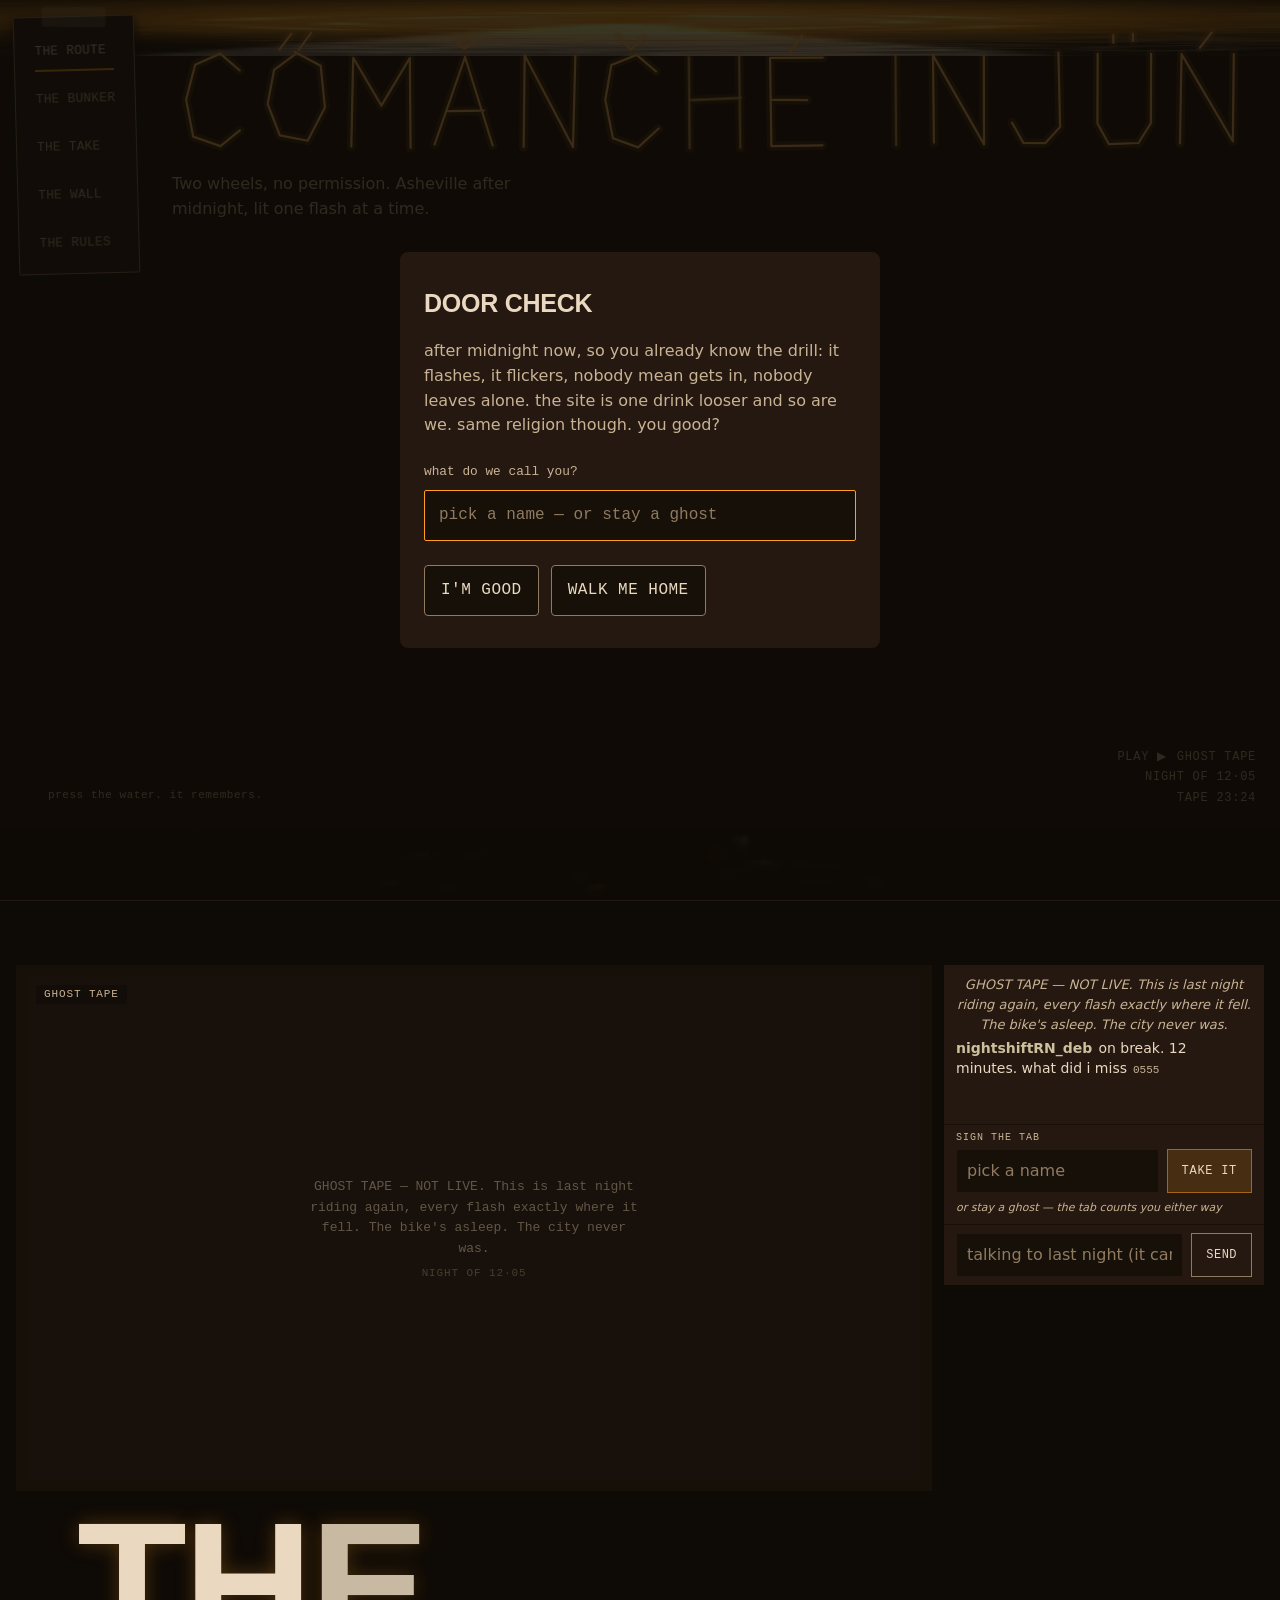
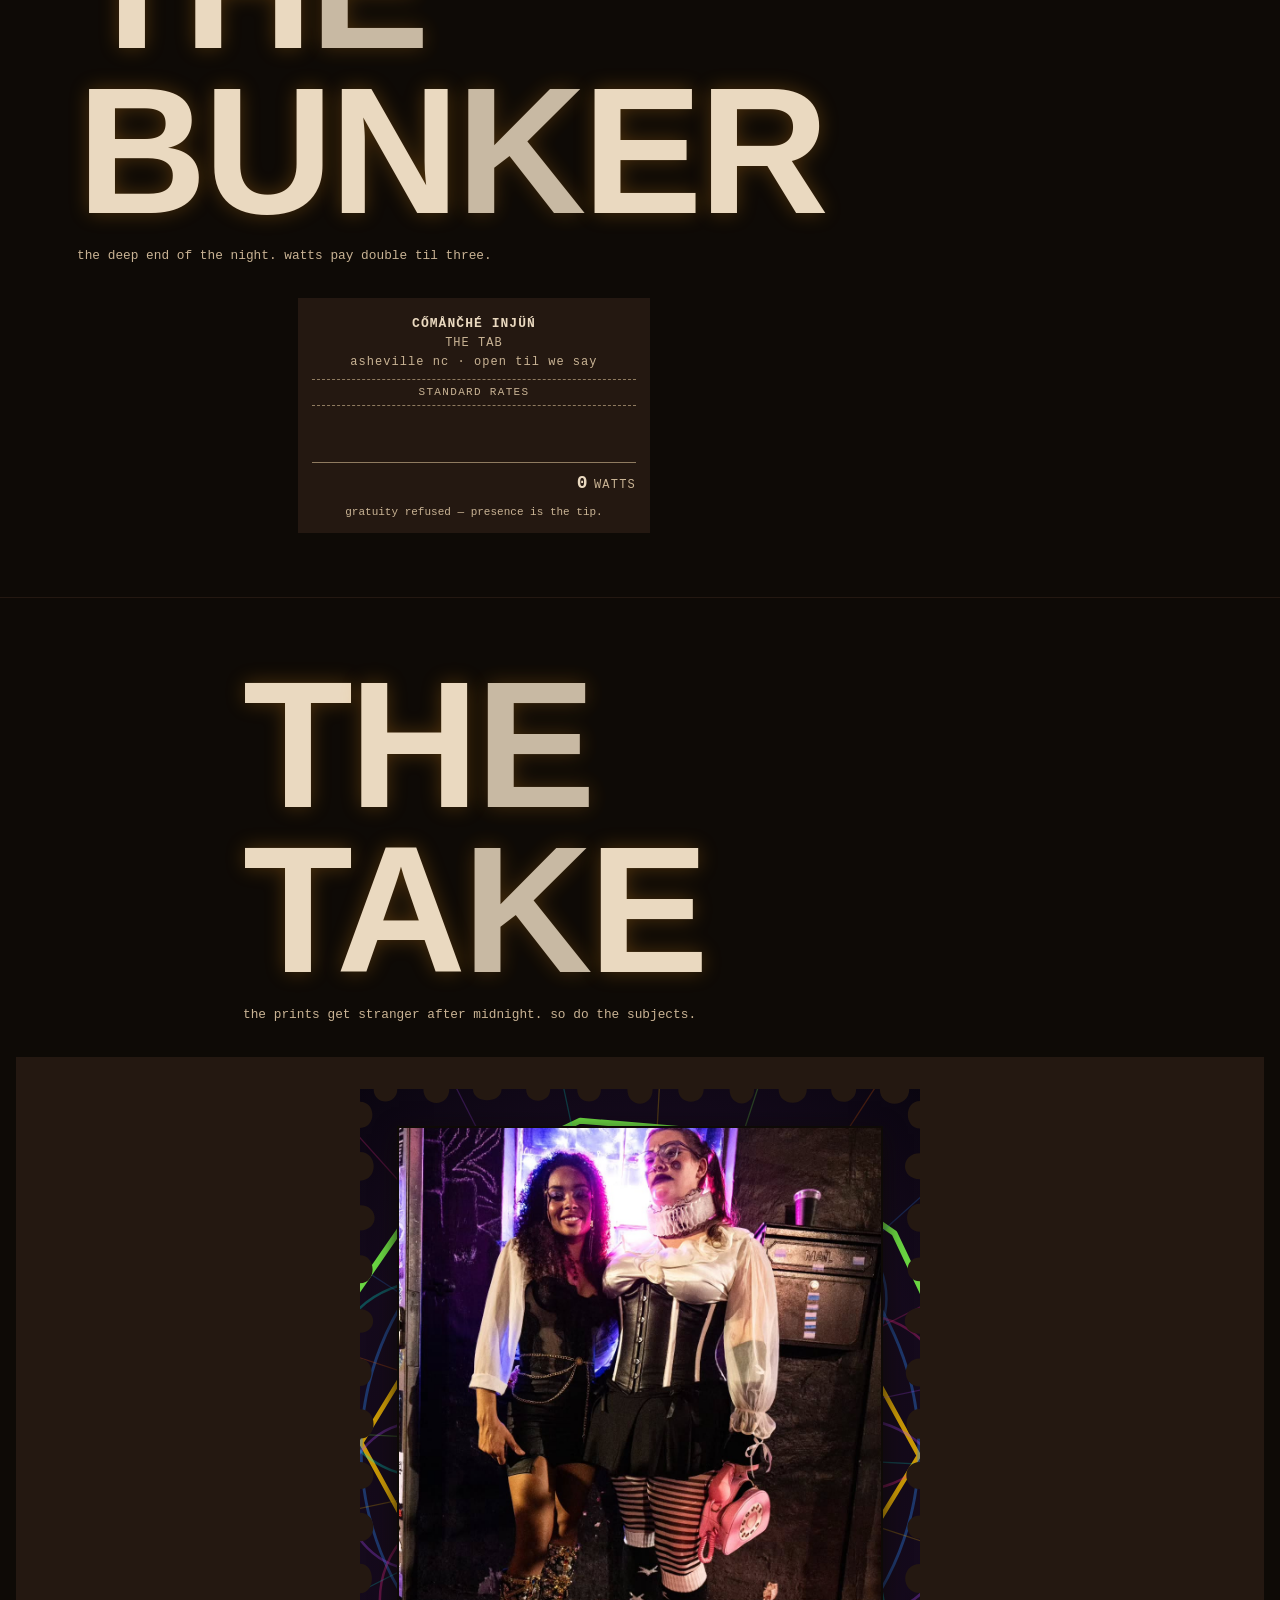
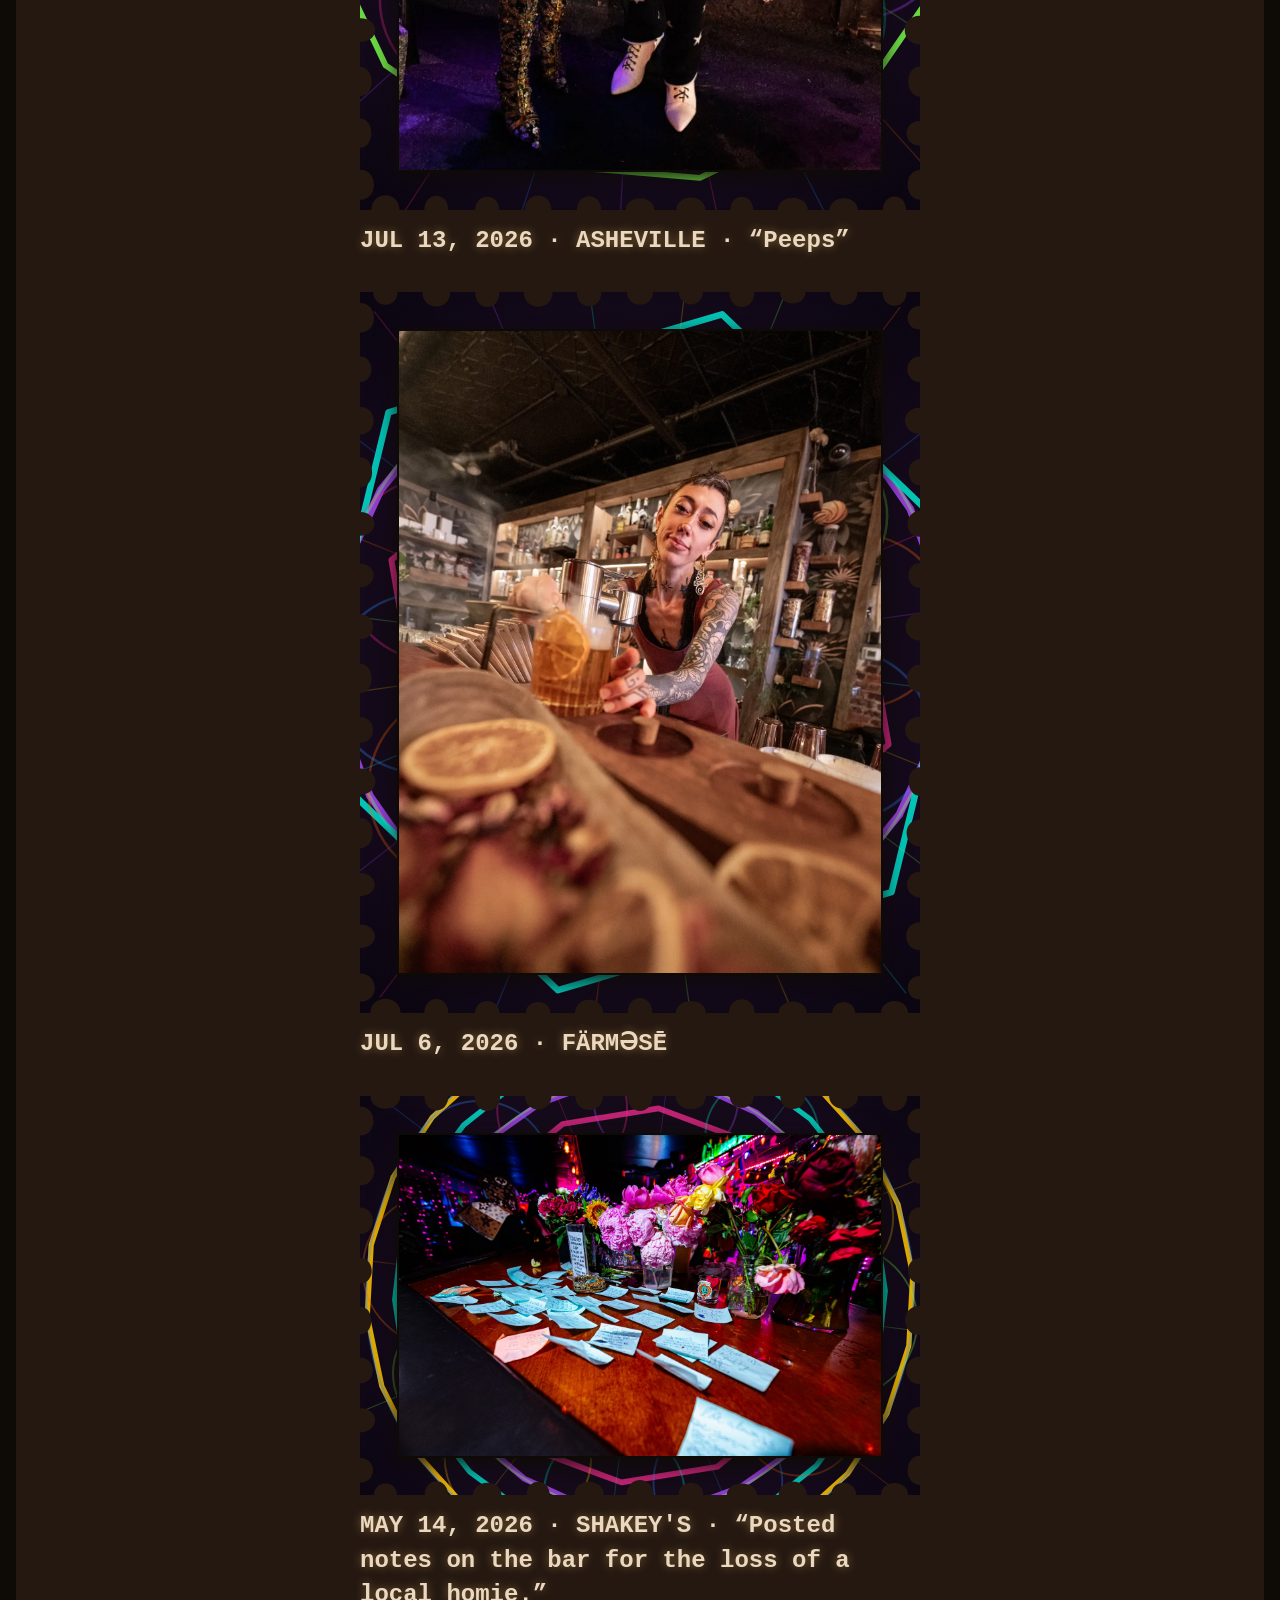
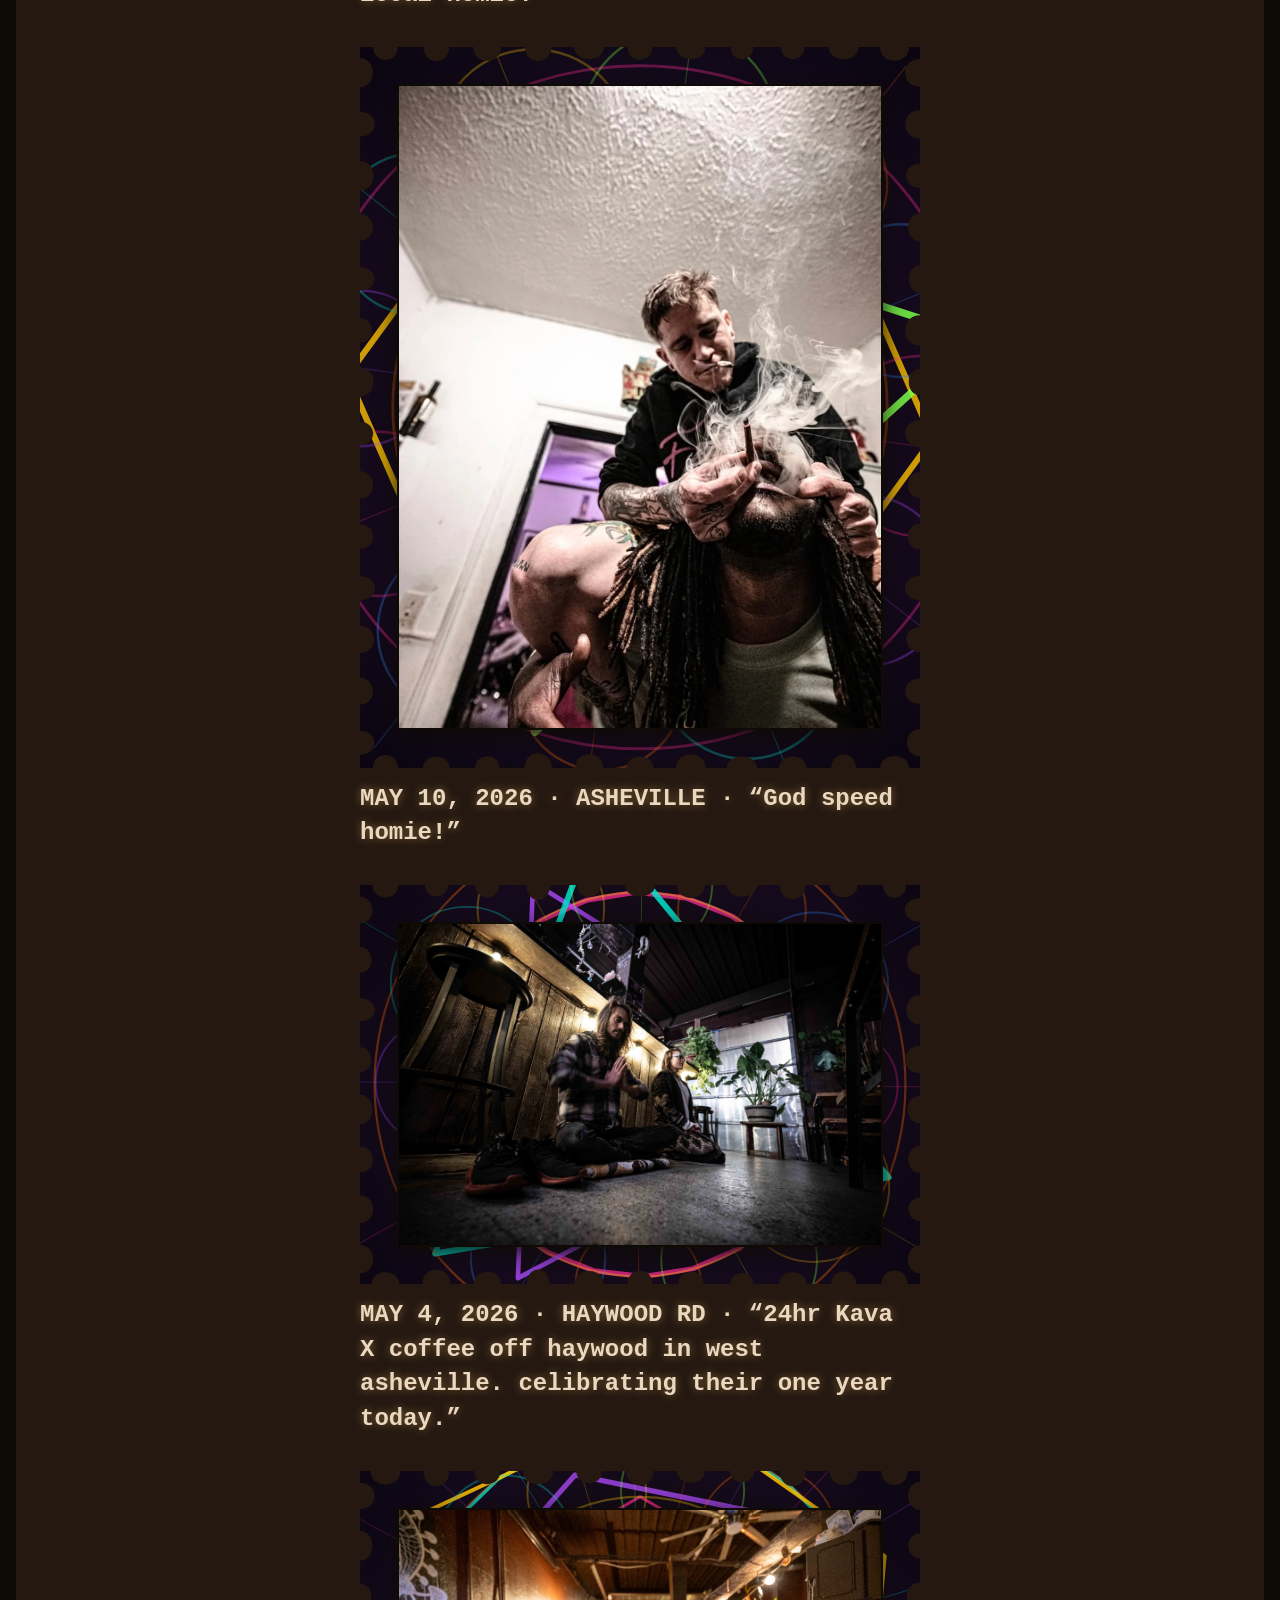
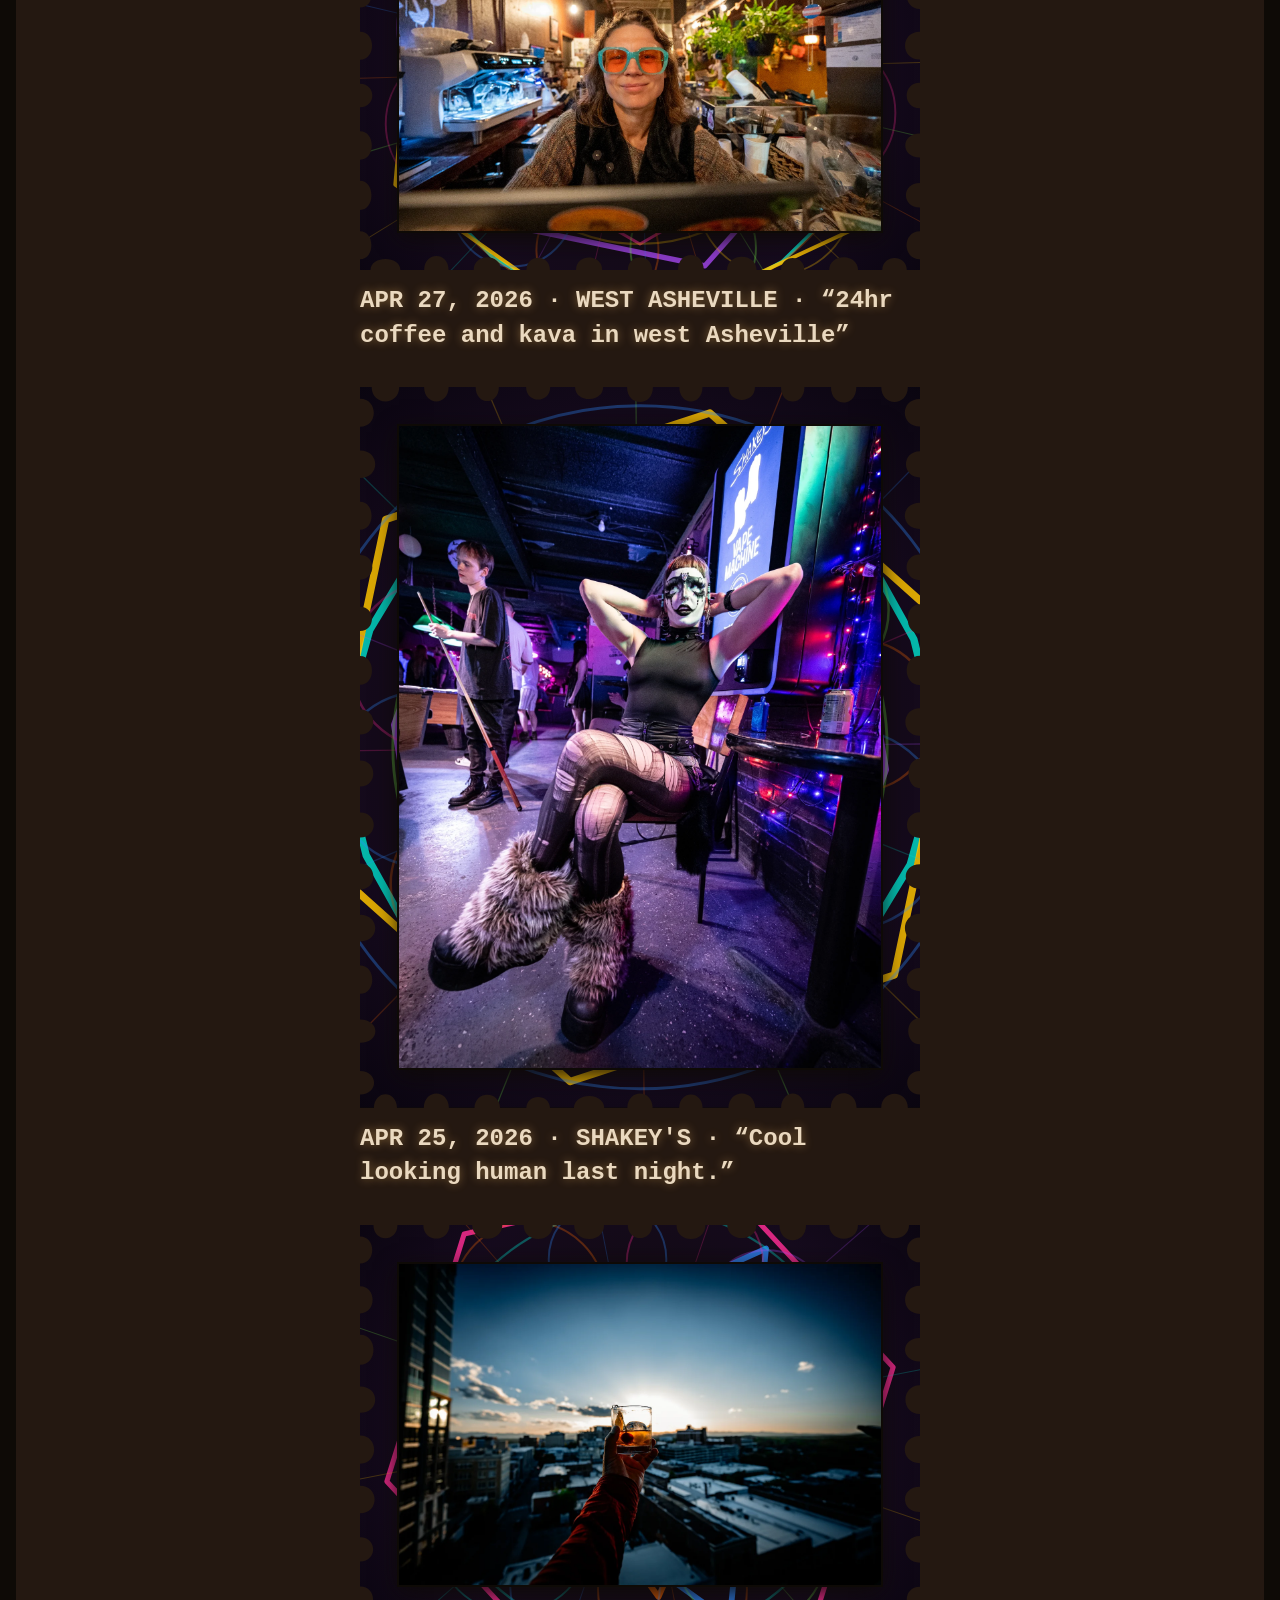
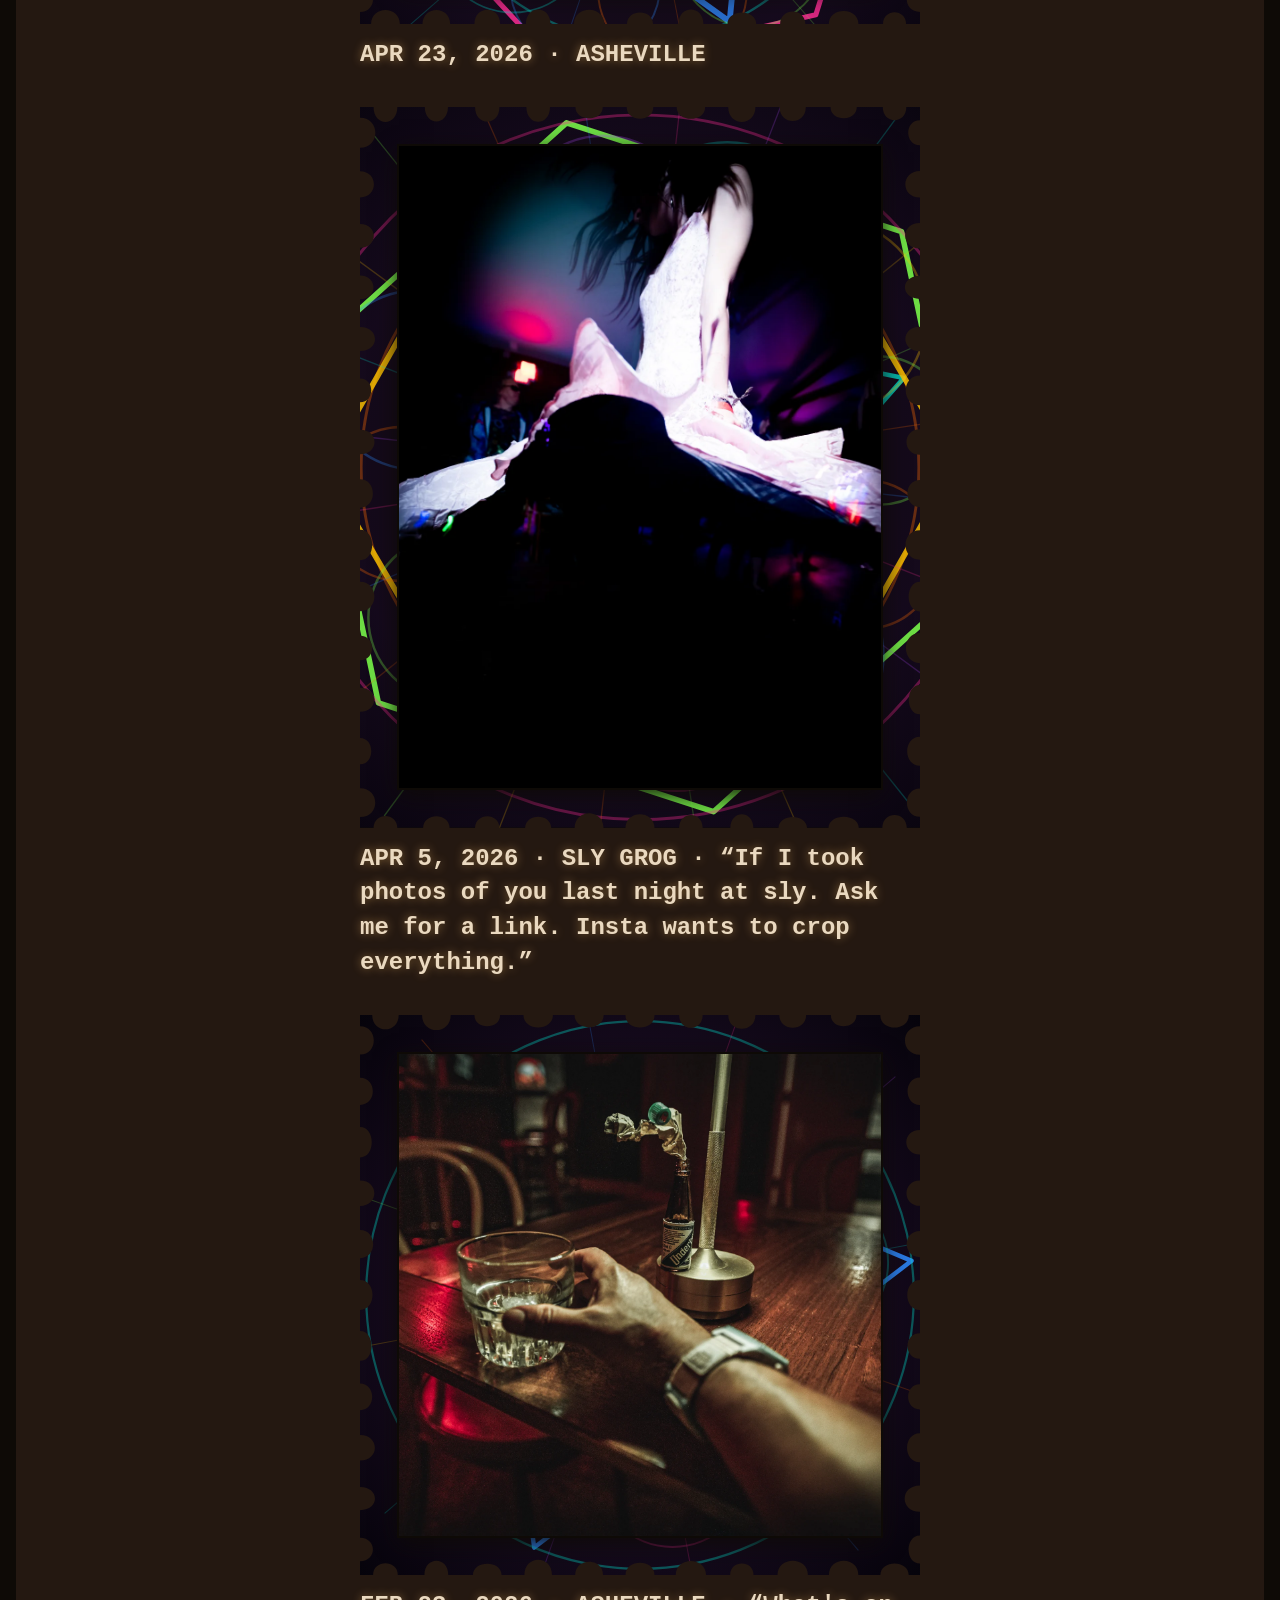
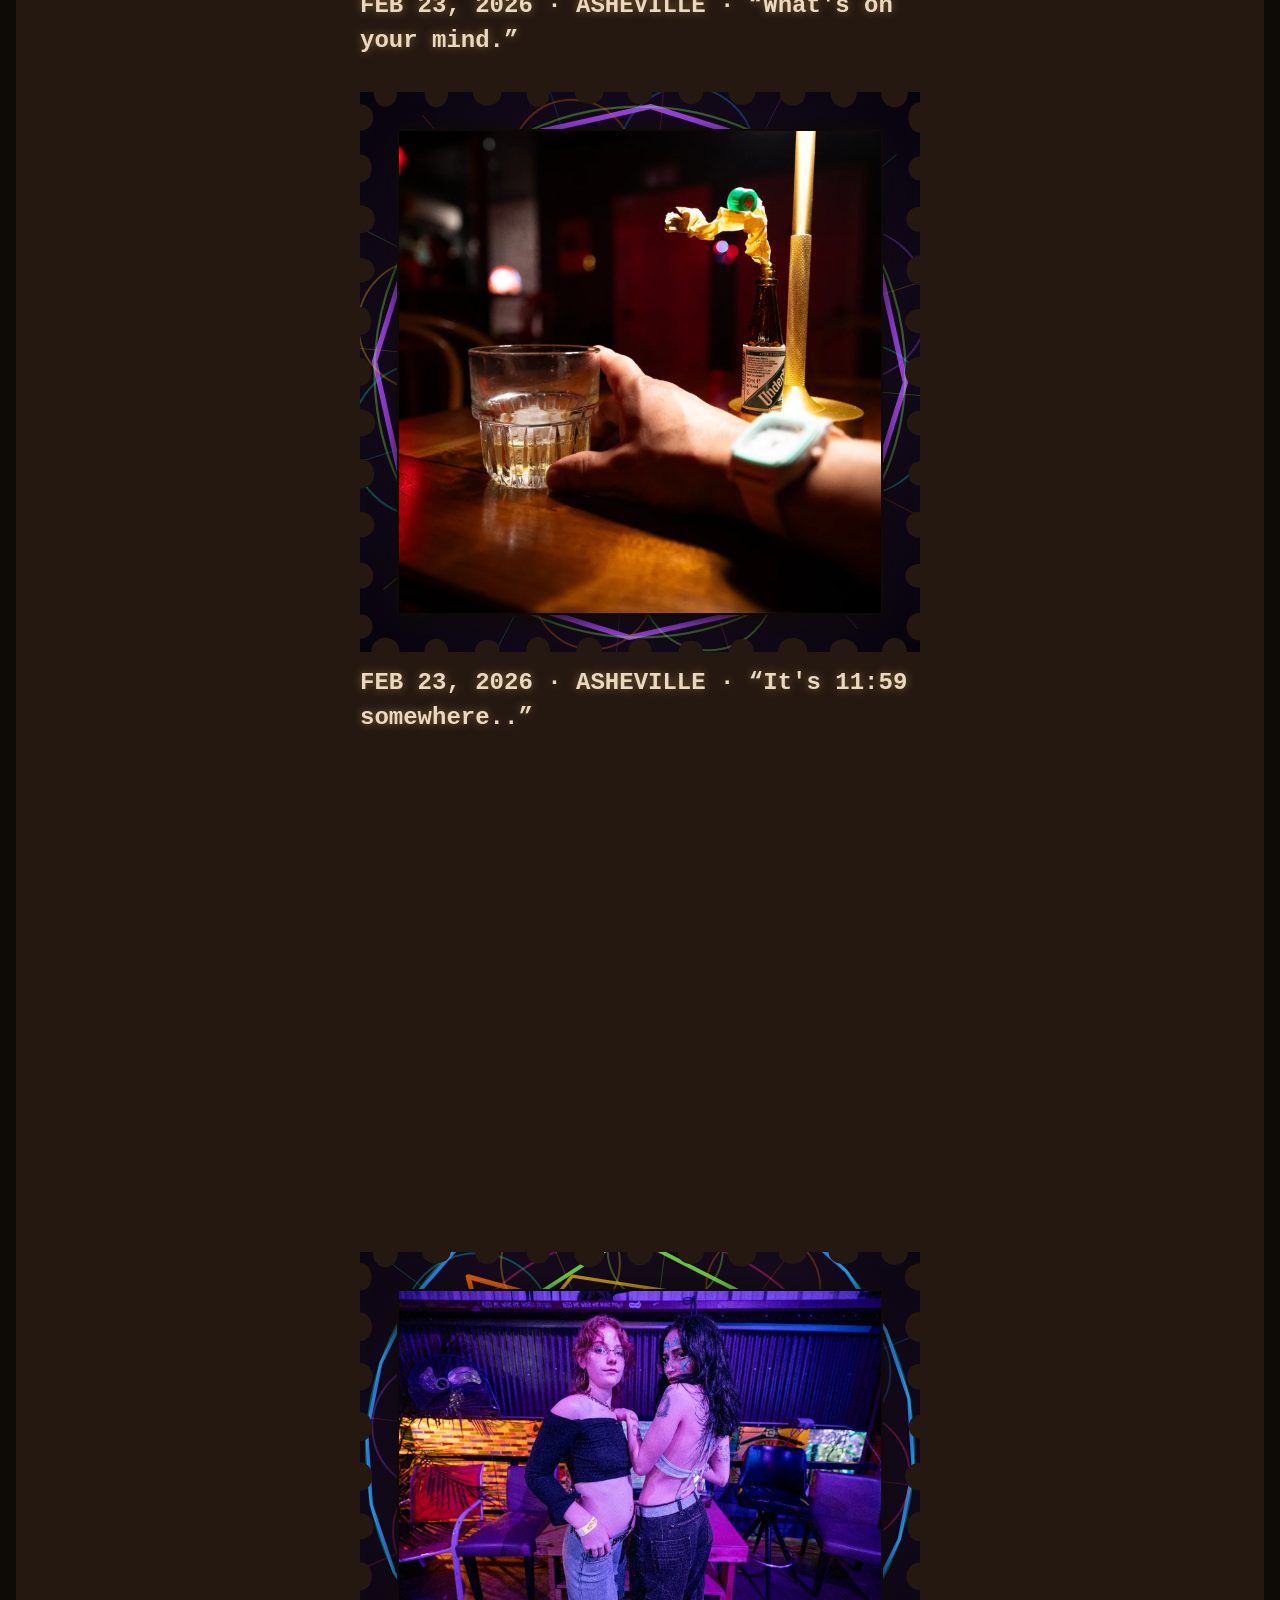
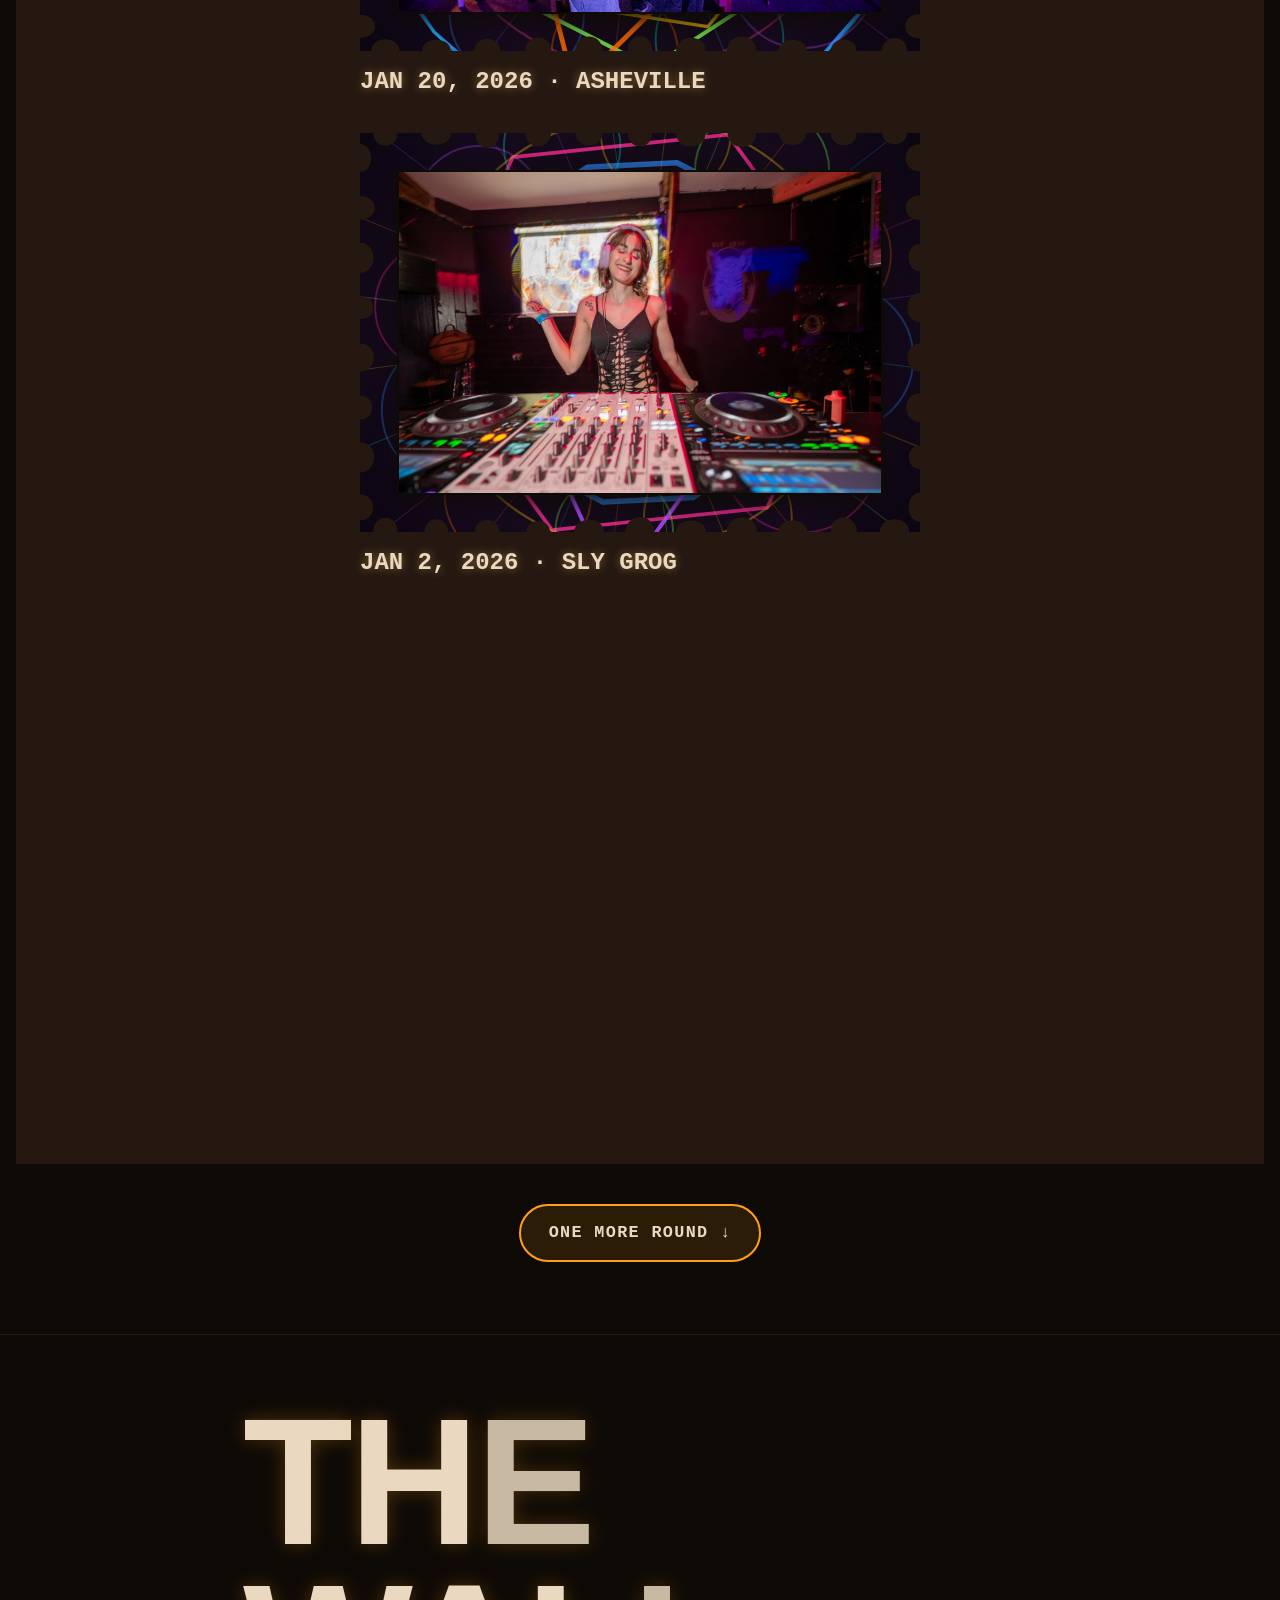
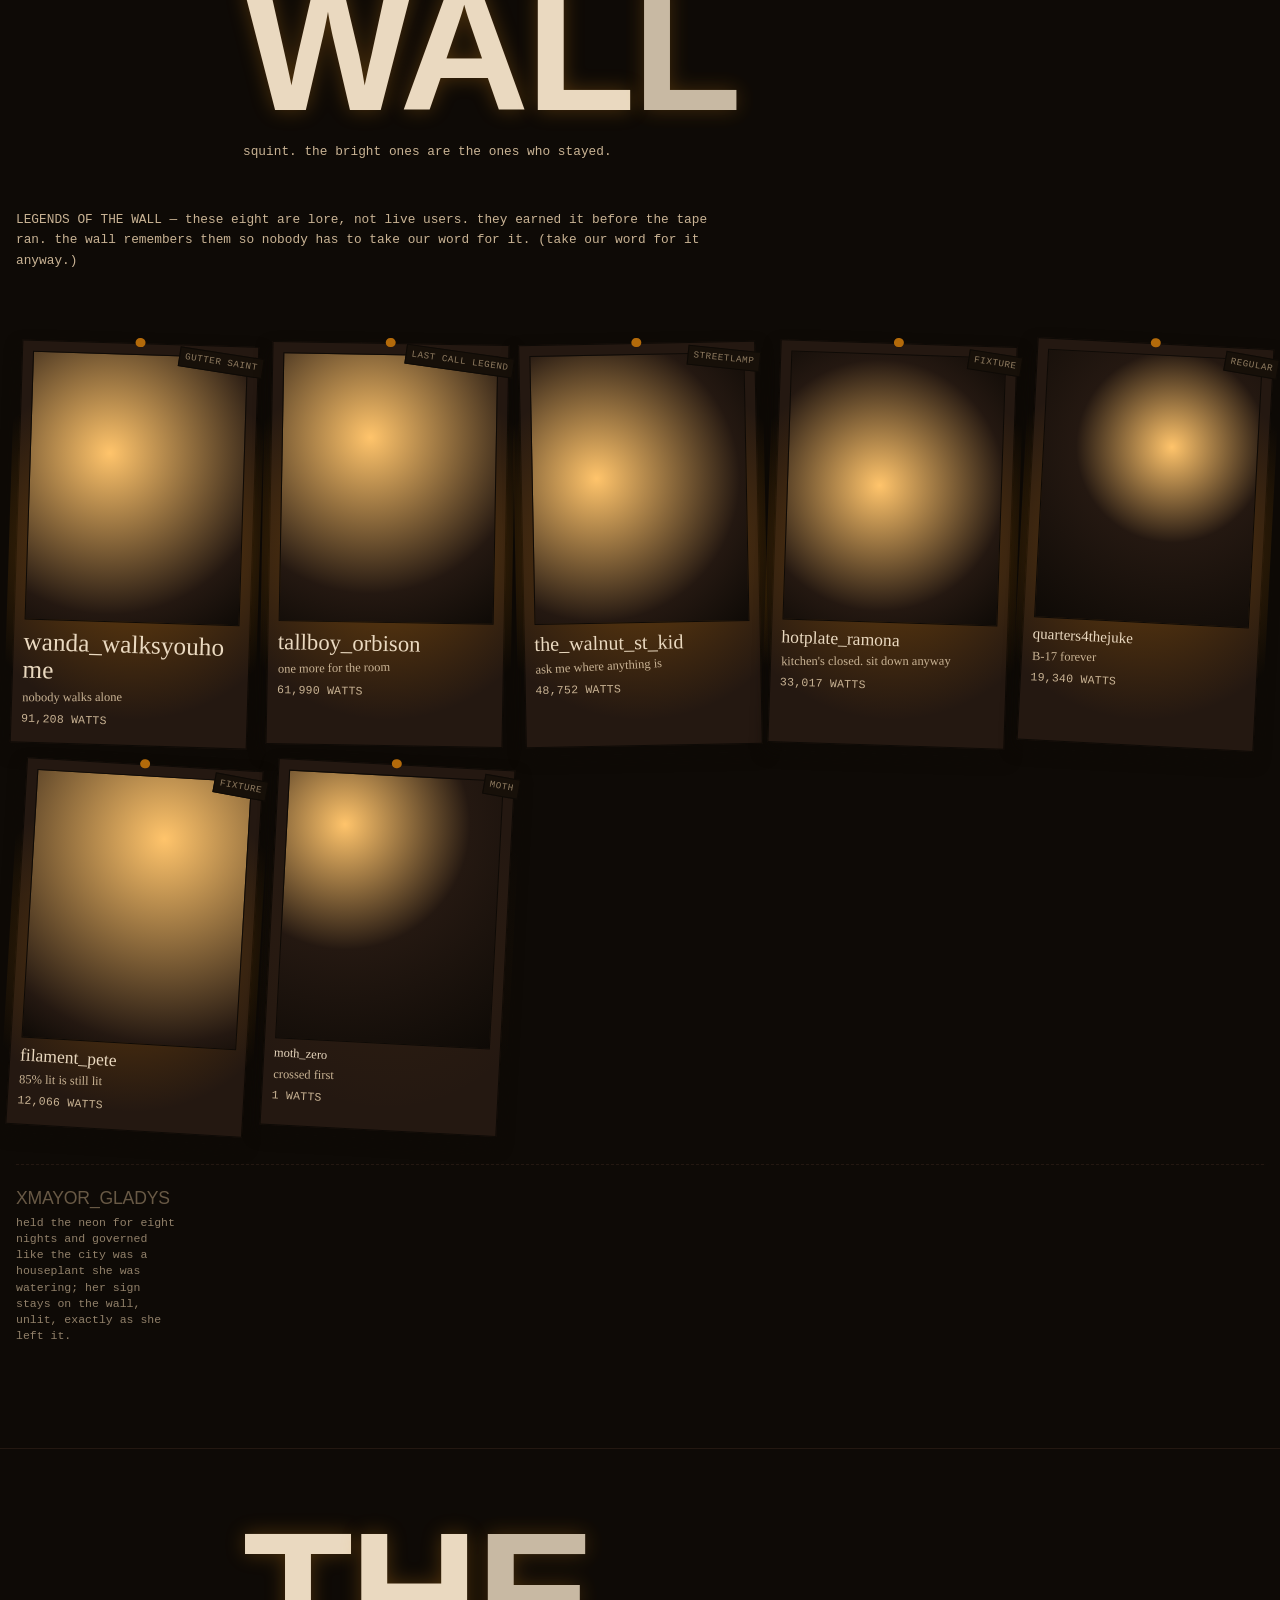
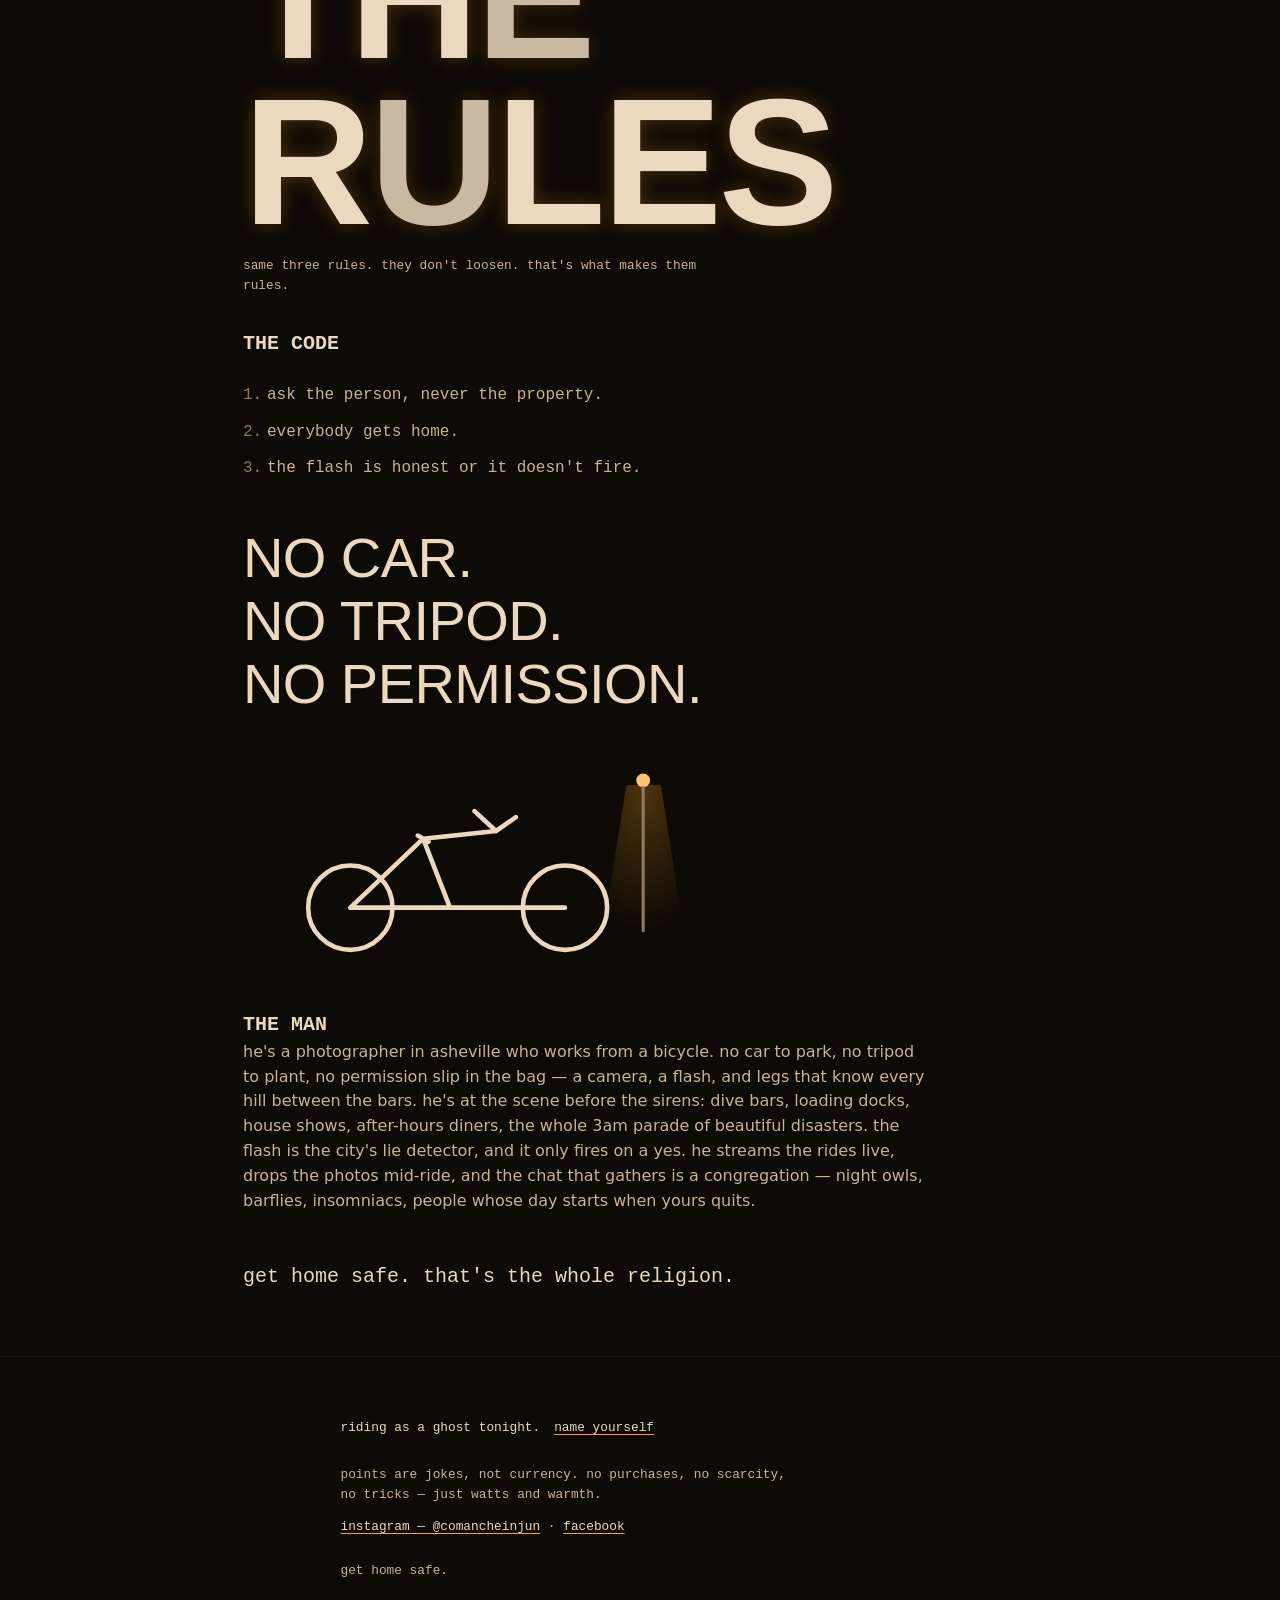
==== index.html @ 877db9be "Cőmånčhé INjüń — asheville after midnight Single-page site for night photographer Cőmånčhé INjüń: th" ====
<!--
  index.html — the single page, five zones. (B1 / OPERATION NIGHTSHIFT)
  WHAT: the shell every other builder mounts into. charset first, then the
        nine zone stylesheets in cascade order, the skip link, the nav route
        card, five zone anchors (#route #bunker #take #wall #code), the
        door-check dialog, and the footer.
  WHY:  architecture §1 — one file = one owner, but this is the ONE file
        every other builder's module reaches into by element id.
  HOW:  every user-facing string here is intentionally EMPTY at author time
        (except <title>/<meta description>, which architecture explicitly
        requires as literal static copy for crawlers/link-unfurlers that
        never run JS) — main.js populates the rest via strings.js `t()` on
        boot and on every state:change (architecture §11.3).
  GOTCHA: #tab-dock is B4's mount point, nested inside #bunker — B3
        (bunker.js/chatdock.js) never touches it. data-state/data-afterhours
        on <html> are sane static defaults; state.js overwrites them
        synchronously as the very first thing main.js does.
-->
<!doctype html>
<html lang="en" data-state="offline" data-afterhours="false">
<head>
  <meta charset="utf-8">
  <meta name="viewport" content="width=device-width, initial-scale=1">
  <title>Cőmånčhé INjüń — asheville after midnight</title>
  <meta name="description" id="meta-description" content="Two wheels, no permission. Asheville after midnight, lit one flash at a time. Live rides, photo drops, and the wall of regulars. Get home safe.">

  <link rel="stylesheet" href="./css/tokens.css">
  <link rel="stylesheet" href="./css/base.css">
  <link rel="stylesheet" href="./css/nav.css">
  <link rel="stylesheet" href="./css/hero.css">
  <link rel="stylesheet" href="./css/bunker.css">
  <link rel="stylesheet" href="./css/tab.css">
  <link rel="stylesheet" href="./css/take.css">
  <link rel="stylesheet" href="./css/wall.css">
  <link rel="stylesheet" href="./css/fx.css">
</head>
<body>
  <a href="#main" class="skip-link" id="skip-link">skip to main content</a>

  <!-- the one shared dim layer (motion bible §3/§2.2) — B4's Rewire and
       B6's lightbox drive it via NightFX.scrim(); the door check uses it
       for its own entrance/exit (GLOBAL-06/07). -->
  <div id="global-scrim" class="fx-scrim" aria-hidden="true"></div>

  <nav id="site-nav" class="route-card">
    <ul id="nav-list" class="route-card__list"></ul>
  </nav>

  <!-- door check — accessible native <dialog>, focus-trapped, first visit
       only (storage ns 'ui' key 'doorChecked'). ESC = I'M GOOD. -->
  <dialog id="door-dialog">
    <h2 id="door-headline" class="door-check__headline"></h2>
    <p id="door-body" class="door-check__body" aria-live="polite"></p>
    <div class="door-check__name-row">
      <label id="door-name-label" for="door-name" class="door-check__name-label"></label>
      <input id="door-name" class="door-check__name" type="text" maxlength="24" autocomplete="off" spellcheck="false">
    </div>
    <div class="door-check__actions">
      <button type="button" id="door-btn-good" class="door-check__btn tap-target"></button>
      <button type="button" id="door-btn-walk" class="door-check__btn tap-target"></button>
    </div>
  </dialog>

  <main id="main">
    <!-- ============================================================ -->
    <section id="route" class="zone" aria-labelledby="route-sign">
      <div class="zone__inner">
        <div class="plate">
          <h2 id="route-sign" class="plate-heading"></h2>
          <p id="route-sub" class="plate-sub"></p>
        </div>
      </div>
      <!-- B2 (hero/route.js) mounts THE ROUTE canvas + OSD directly into
           this section root. -->
    </section>

    <!-- ============================================================ -->
    <section id="bunker" class="zone" aria-labelledby="bunker-sign">
      <div class="zone__inner">
        <div class="plate">
          <h2 id="bunker-sign" class="plate-heading"></h2>
          <p id="bunker-sub" class="plate-sub"></p>
        </div>
        <!-- B4 (tab/receipt.js) mounts THE TAB receipt HUD here. B3
             (bunker.js/chatdock.js) never touches this node. -->
        <div id="tab-dock"></div>
      </div>
      <!-- B3 (bunker.js: embed plate; chatdock.js: THE RAIL) mounts
           directly into this section root, alongside #tab-dock. -->
    </section>

    <!-- ============================================================ -->
    <section id="take" class="zone" aria-labelledby="take-sign">
      <div class="zone__inner">
        <div class="plate">
          <h2 id="take-sign" class="plate-heading"></h2>
          <p id="take-sub" class="plate-sub"></p>
        </div>
      </div>
      <!-- B6 (take/gallery.js) mounts the bar-table print scatter here. -->
    </section>

    <!-- ============================================================ -->
    <section id="wall" class="zone" aria-labelledby="wall-sign">
      <div class="zone__inner">
        <div class="plate">
          <h2 id="wall-sign" class="plate-heading"></h2>
          <p id="wall-sub" class="plate-sub"></p>
        </div>
      </div>
      <!-- B7 (wall/wall.js) mounts the lineup + mayor neon here. -->
    </section>

    <!-- ============================================================ -->
    <section id="code" class="zone" aria-labelledby="rules-sign">
      <div class="zone__inner">
        <div class="plate">
          <h2 id="rules-sign" class="plate-heading"></h2>
          <p id="rules-sub" class="plate-sub"></p>
        </div>

        <h3 id="rules-plate-title" class="plate-sub" style="font-size:var(--fs-md);color:var(--vapor);"></h3>
        <ol id="rules-code" class="rules__code"></ol>

        <ul id="rules-stack" class="rules__stack" aria-hidden="false"></ul>

        <svg id="bicycle-svg" class="rules__bicycle" viewBox="0 0 600 260" role="img" aria-label="">
          <!-- decorative lamp cone, sits behind the bicycle -->
          <defs>
            <radialGradient id="lampCone" cx="50%" cy="0%" r="100%">
              <stop offset="0%" stop-color="var(--sodium)" stop-opacity="0.28" />
              <stop offset="100%" stop-color="var(--sodium)" stop-opacity="0" />
            </radialGradient>
          </defs>
          <polygon points="500,30 545,30 575,220 470,220" fill="url(#lampCone)" />
          <circle cx="522" cy="24" r="9" fill="var(--sodium-hot)" />
          <line x1="522" y1="33" x2="522" y2="220" stroke="var(--vapor-ghost)" stroke-width="4" stroke-linecap="round" />
          <!-- the site's one illustration: a single continuous-line bicycle -->
          <path
            d="M140,190 m-55,0 a55,55 0 1,0 110,0 a55,55 0 1,0 -110,0
               M420,190 m-55,0 a55,55 0 1,0 110,0 a55,55 0 1,0 -110,0
               M140,190 L235,100 L330,90 M235,100 L270,190 L420,190 M270,190 L140,190
               M330,90 L302,64 M330,90 L356,72 M228,96 L242,104"
            fill="none" stroke="var(--vapor)" stroke-width="6" stroke-linecap="round" stroke-linejoin="round" />
        </svg>

        <h3 id="rules-bio-title" class="plate-sub" style="font-size:var(--fs-md);color:var(--vapor);"></h3>
        <p id="rules-bio" class="rules__bio"></p>

        <p id="rules-closer" class="rules__closer"></p>
      </div>
    </section>
  </main>

  <footer class="site-footer">
    <div class="zone__inner">
      <p id="footer-identity" class="site-footer__identity">
        <span id="footer-riding"></span>
        <button type="button" id="footer-change-name" class="site-footer__change tap-target"></button>
      </p>
      <p id="footer-integrity" class="plate-sub"></p>
      <p>
        <a id="footer-instagram" href="#" class="tap-target" rel="noopener"></a>
        ·
        <a id="footer-facebook" href="#" class="tap-target" rel="noopener"></a>
      </p>
      <p id="footer-signoff" class="plate-sub"></p>
    </div>
  </footer>

  <script type="module" src="./js/main.js"></script>
</body>
</html>
---- css/tokens.css ----
/**
 * tokens.css — the one design-token file. (B1 / OPERATION NIGHTSHIFT)
 *
 * WHAT: :root custom properties for palette (constitution §2), type stacks
 *       (§3), spacing scale, radii, z-index scale, and the Motion Bible's
 *       shared duration, easing, and afterhours-scale tokens (02-motion.md §2.1).
 * WHY:  "Zero raw hex, zero raw px/ms/deg values inside any component's CSS"
 *       (motion bible §2.1) — every other CSS file in this site (base, nav,
 *       hero, bunker, tab, take, wall, fx) reads tokens from here ONLY.
 * HOW:  B8 owns the `.fx-*` utility CLASSES + @keyframes built on top of
 *       these tokens (fx.css) — B8 does NOT redeclare the tokens themselves,
 *       this file is their one source. AFTERHOURS scalars are flipped by a
 *       plain attribute selector on [data-afterhours="true"] (state.js
 *       stamps that attribute on <html> — architecture §2.4); canvas-internal
 *       timings (hero) can't read these live so state.js also mirrors
 *       afterhoursActive over the bus for JS consumers (motion bible §6).
 * GOTCHA: this file must stay a pure variable dictionary — no selectors
 *       beyond :root and the one [data-afterhours] override block below.
 */

:root {
  /* ============================================================
   * PALETTE — constitution §2. Component CSS uses these tokens
   * ONLY; never a raw hex. Accent ceiling: sodium on ≤10% of
   * elements (LIVE underline, active route, pin strobes, rank
   * neon, links, focus ring — nothing else).
   * ========================================================== */
  --asphalt-deep:  #0E0A06; /* AFTERHOURS ground / the French Broad void */
  --asphalt:       #171009; /* 60% dominant ground */
  --asphalt-raised:#241811; /* raised surfaces: cards, chat rail, embed plate */
  --vapor:         #EAD9C0; /* 30% — body text, print borders, flash highlights */
  --vapor-dim:     #C9B394; /* secondary text */
  --vapor-ghost:   #8F7B60; /* ghost text, timestamps, dead lamps — large/decorative only */
  --sodium-hot:    #FFC46B; /* just-flashed core, neon tube top-stroke */
  --sodium:        #FF9F1C; /* THE accent — ≤10% of elements, hard ceiling */
  --sodium-ember:  #B36A0A; /* dying filaments, unlit grid — decorative ONLY, never text */
  --flash:         #FFF8EC; /* the camera flash overlay — never a background */

  /* ============================================================
   * TYPE STACKS — constitution §3. Zero webfonts, system stacks only.
   * ========================================================== */
  --font-display: Haettenschweiler, "Arial Narrow Bold", Impact, "Avenir Next Condensed", "Franklin Gothic Medium", sans-serif-condensed, sans-serif;
  --font-mono:    ui-monospace, "Cascadia Mono", Consolas, Menlo, "Roboto Mono", "Courier New", monospace;
  --font-body:    system-ui, "Segoe UI", Roboto, "Helvetica Neue", Arial, sans-serif;
  --font-sharpie: "Segoe Print", "Bradley Hand", "Comic Sans MS", casual, cursive;

  /* Body baseline (constitution §3: 16px/1.55, vapor on asphalt). */
  --fs-body: 16px;
  --lh-body: 1.55;
  /* Small general-purpose type scale (1.25 ratio, recon §5) for HUD/meta
     text outside the display/blotter signature moves. */
  --fs-sm:  0.8rem;   /* ~12.8px */
  --fs-md:  1.25rem;  /* ~20px */
  --fs-lg:  1.563rem; /* ~25px */
  /* The one oversized display move (constitution §3). */
  --fs-display: clamp(64px, 22vw, 180px);

  /* ============================================================
   * SPACING SCALE (recon §5: 4/8/12/16/24/32/48/64/96)
   * ========================================================== */
  --space-1: 4px;
  --space-2: 8px;
  --space-3: 12px;
  --space-4: 16px;
  --space-5: 24px;
  --space-6: 32px;
  --space-7: 48px;
  --space-8: 64px;
  --space-9: 96px;

  /* ============================================================
   * RADII — ≤4, per recon §5.
   * ========================================================== */
  --radius-sm:   2px;
  --radius-md:   4px;
  --radius-lg:   8px;
  --radius-full: 999px;

  /* ============================================================
   * Z-INDEX SCALE — one shared stacking order so B1's nav/scrim/
   * toast never fight another zone's raised surfaces.
   * ========================================================== */
  --z-base:   0;
  --z-raised: 10;
  --z-nav:    100;
  --z-toast:  200;
  --z-scrim:  300;
  --z-dialog: 310;

  /* ============================================================
   * MOTION BIBLE §2.1 — durations (ms) + easings.
   * Binding: a component needing a duration/easing not listed
   * here adds it here (B8), never drops a magic number in place.
   * ========================================================== */
  --dur-instant:            90ms;
  --dur-hover:              160ms;
  --dur-focus:              120ms;
  --dur-ripple:             480ms;
  --dur-wobble:             420ms;
  --dur-flash-hold:         48ms;   /* the "3 frames" of full --flash */
  --dur-flash-decay:        600ms;
  --dur-sign-buzz:          900ms;
  --dur-drift-decay:        800ms;  /* handlebar drift settling to zero after the ride head stops */
  --dur-bloom-lamp:         400ms;  /* street lamp 0→64px */
  --dur-bloom-puddle-in:    250ms;
  --dur-bloom-puddle-out:   600ms;
  --dur-rewind-implosion:   33ms;   /* literally 2 raster frames at 60fps */
  --dur-mirror-lag:         400ms;  /* gutter mirror ring-buffer delay */
  --dur-mirror-develop:     2000ms; /* press-and-hold photo-in-puddle */
  --dur-rewire-dim:         120ms;
  --dur-rewire-wire:        700ms;
  --dur-rewire-shake:       160ms;
  --dur-rewire-countup:     480ms;
  --dur-toast:              4000ms;
  --dur-receipt-line:       220ms;
  --dur-perforation-grow:   500ms;
  --dur-watts-tick:         260ms;  /* micro count-up, non-rank-up */
  --dur-live-pulse:         833ms;  /* 72bpm = 60000/72 */
  --dur-lightbox-dim:       280ms;
  --dur-develop-snap:       200ms;
  --dur-rim-breathe:        4800ms;
  --dur-mayor-wire:         900ms;
  --dur-mayor-letter:       150ms;  /* per-letter death stagger unit */
  --dur-mayor-stagger:      80ms;
  --dur-nav-underline:      220ms;
  --dur-doorcheck-in:       320ms;
  --dur-doorcheck-stagger:  80ms;
  --dur-doorcheck-exit:     300ms;

  --ease-standard:      cubic-bezier(0.4, 0, 0.2, 1);         /* generic UI micro-transitions: hover, focus, color */
  --ease-inout-cubic:   cubic-bezier(0.65, 0, 0.35, 1);       /* count-ups, generic tweens */
  --ease-wobble:        cubic-bezier(0.34, 1.28, 0.44, 0.96); /* DRUNK WOBBLE — one overshoot, one correction */
  --ease-flash-decay:   cubic-bezier(0.05, 0.9, 0.1, 1);      /* FLASH POP decay */
  --ease-ripple:        cubic-bezier(0.16, 0.84, 0.28, 1);    /* PUDDLE RIPPLE expansion */
  --ease-bloom:         cubic-bezier(0.16, 1, 0.3, 1);        /* light arriving: lamp bloom, puddle ignite */
  --ease-out-soft:      cubic-bezier(0.22, 1, 0.36, 1);       /* cinematic settle: door-check, lightbox, receipt, HUD */

  /* AFTERHOURS scalars — read by CSS calc() AND mirrored into JS via the
     `afterhoursActive` flag on state:change (motion bible §6). Ambient/idle
     motion only; FLASH POP / THE REWIRE / PUDDLE RIPPLE never read these. */
  --afterhours-scale-buzz:   1;
  --afterhours-scale-mirror: 1;
}

/* AFTERHOURS composes over whichever surface is active (architecture §2.2);
   state.js stamps this attribute on <html> on every derived change. */
:root[data-afterhours="true"] {
  --afterhours-scale-buzz:   1.6;
  --afterhours-scale-mirror: 2;
}
---- css/base.css ----
/**
 * base.css — reset, body, zone plates, a11y. (B1 / OPERATION NIGHTSHIFT)
 *
 * WHAT: CSS reset, body defaults, the shared `.zone`/`.plate-heading`
 *       signage scaffold every zone section uses, the site-wide
 *       focus-visible sodium ring (orchestrator ruling R2), reduced-motion
 *       globals, and the a11y skip link.
 * WHY:  One shared plate/heading system means THE ROUTE/BUNKER/TAKE/WALL/
 *       RULES all read as one piece of signage, not five different zones
 *       improvising their own headers (constitution's "recognition =
 *       repetition" law).
 * HOW:  Zone CSS files (hero/bunker/tab/take/wall/fx) style their OWN
 *       zone's interior; base.css only owns the shared shell: the <section
 *       class="zone"> wrapper, its plate heading, and the sub-line under it.
 * GOTCHA: The buzz ANIMATION (`.fx-sign-buzz`) is B8's keyframe in fx.css —
 *       this file only applies the class name in markup/JS and reserves the
 *       *static* (lit) look so the page never flashes unstyled content
 *       before fx.css loads. Reduced-motion here covers globals only; every
 *       component's specific RM fallback lives in that component's own CSS
 *       per the Motion Bible §8 table.
 */

/* ---------------------------------------------------------------- reset */
*, *::before, *::after { box-sizing: border-box; }
html, body, h1, h2, h3, h4, p, figure, blockquote, dl, dd, ul, ol { margin: 0; }
ul, ol { padding: 0; list-style: none; }
img, svg { display: block; max-width: 100%; }
button, input { font: inherit; color: inherit; }
a { color: inherit; }

html {
  color-scheme: dark;
  scroll-behavior: smooth;
}
@media (prefers-reduced-motion: reduce) {
  html { scroll-behavior: auto; }
}

body {
  background: var(--asphalt);
  color: var(--vapor);
  font-family: var(--font-body);
  font-size: var(--fs-body);
  line-height: var(--lh-body);
  min-height: 100vh;
  /* No body-wide `overflow-x: hidden` (recon §5: fix the overflowing
     element itself — a canvas exceeding viewport, a wide table — never
     crop the whole body; that just hides layout bugs). */
}

/* AFTERHOURS ground swap — instant attribute-driven set, not an animated
   transition (Global Law 7: the mood mutation touches ambience, and a
   background-color swap here is a static state, not a `transition`). */
:root[data-afterhours="true"] body {
  background: var(--asphalt-deep);
}

main { display: block; }

/* -------------------------------------------------------- a11y utilities
   (No `.sr-only` utility here: it was declared but never applied anywhere
   in the site — hero.css owns its own visually-hidden pattern for the
   sr-only drop ledger (`.route-sr`). Removed rather than left dead.) */
.skip-link {
  position: absolute;
  top: -100%;
  left: var(--space-3);
  z-index: var(--z-toast);
  background: var(--asphalt-raised);
  color: var(--vapor);
  padding: var(--space-2) var(--space-4);
  border-radius: var(--radius-md);
  font-family: var(--font-mono);
  text-decoration: none;
  transition: top var(--dur-hover) var(--ease-standard);
}
.skip-link:focus-visible {
  top: var(--space-3);
}

/* Site-wide focus-visible ring — sodium, per orchestrator ruling R2:
   keyboard focus is transient/keyboard-only and reads as an extension of
   "active route/active state," so it is NOT counted against the ≤10%
   accent-ceiling audit. Never on bare :focus (no ring on mouse click),
   never removed without this replacement. */
:focus-visible {
  outline: 2px solid var(--sodium);
  outline-offset: 2px;
}
:focus:not(:focus-visible) {
  outline: none;
}

/* ------------------------------------------------------- zone scaffold */
.zone {
  position: relative;
  padding: var(--space-8) var(--space-4);
  border-top: 1px solid var(--asphalt-raised);
}
.zone:first-of-type { border-top: 0; }

.zone__inner {
  max-width: 78ch;
  margin-inline: auto;
}

.plate {
  margin-bottom: var(--space-6);
}

/* The one oversized move (constitution §3): DISPLAY stack, uppercase,
   tracking -0.02em, vapor ink. `.fx-sign-buzz` (B8, fx.css) is applied in
   markup; until fx.css loads the heading simply renders lit and static,
   which IS the reduced-motion fallback too (Motion Bible §8). */
.plate-heading {
  font-family: var(--font-display);
  font-size: var(--fs-display);
  line-height: 0.92;
  text-transform: uppercase;
  letter-spacing: -0.02em;
  color: var(--vapor);
  word-break: break-word;
}

/* The designated "bad filament" letter (Determinism Law: seeded per-plate
   string, applied by main.js) idles dim even outside a buzz cycle. */
.plate-heading .is-bad-filament {
  opacity: 0.85;
}

.plate-sub {
  font-family: var(--font-mono);
  font-size: var(--fs-sm);
  color: var(--vapor-dim);
  margin-top: var(--space-3);
  max-width: 60ch;
}

/* Tap targets ≥44px everywhere, even when the visual is torn (constitution
   §8.6) — a shared baseline any zone's interactive elements can rely on.
   `display: inline-flex` is required here: min-width/min-height are no-ops
   on non-replaced inline elements (CSS2.1 §10.3.1/§10.6.1), and this class
   is applied straight onto plain inline <a> tags (e.g. the footer social
   links), not just onto elements that already set their own flex display. */
.tap-target {
  display: inline-flex;
  align-items: center;
  justify-content: center;
  min-width: 44px;
  min-height: 44px;
}

/* --------------------------------------------------- reduced-motion globals
   Component-specific fallbacks live in each zone's own CSS (Motion Bible
   §8). This block only covers the globally shared primitives B1 owns:
   nav underline snaps instead of sweeping, and the door-check entrance
   (see nav.css / the door dialog rules in this file's neighbors). */
@media (prefers-reduced-motion: reduce) {
  * , *::before, *::after {
    scroll-behavior: auto !important;
  }
}

/* --------------------------------------------------- the shared scrim node
   ONE DOM node, owned by B1 (motion bible §3 ownership key). THE REWIRE
   (B4) and the Lightbox (B6) drive its opacity via WAAPI (their own
   per-call duration/easing — motion bible §2.2's GLOBAL-09 note) so they
   never fight over two dim layers. B1 drives it directly with the
   `.is-visible` class for the door check (GLOBAL-06/07), which is a
   one-shot, non-overlapping use and so is permitted plain class-toggling
   under Motion Law 4. */
.fx-scrim {
  position: fixed;
  inset: 0;
  background: var(--asphalt-deep);
  opacity: 0;
  pointer-events: none;
  z-index: var(--z-scrim);
  transition: opacity var(--dur-doorcheck-in) linear;
}
.fx-scrim.is-visible {
  opacity: 0.82;
  transition-duration: var(--dur-doorcheck-exit);
}
@media (prefers-reduced-motion: reduce) {
  .fx-scrim { transition-duration: 150ms; }
}

/* ------------------------------------------------------- door check (GLOBAL-06/07)
   Native <dialog> for a real, zero-JS-cost focus trap + ESC handling.
   Its own ::backdrop is neutralized — the shared .fx-scrim sits behind it
   and does the "asphalt fades in" visual instead, per constitution's one
   shared dim layer. */
dialog#door-dialog {
  border: 0;
  background: var(--asphalt-raised);
  color: var(--vapor);
  max-width: 480px;
  width: calc(100% - var(--space-6));
  padding: var(--space-6) var(--space-5);
  border-radius: var(--radius-lg);
  z-index: var(--z-dialog);
  opacity: 0;
  transform: translateY(12px);
  transition: opacity var(--dur-doorcheck-in) var(--ease-out-soft),
              transform var(--dur-doorcheck-in) var(--ease-out-soft);
}
dialog#door-dialog::backdrop {
  background: transparent;
}
dialog#door-dialog[open] {
  opacity: 1;
  transform: translateY(0);
}
dialog#door-dialog.is-closing {
  opacity: 0;
  transform: translateY(12px);
  transition-duration: var(--dur-doorcheck-exit);
}
@media (prefers-reduced-motion: reduce) {
  dialog#door-dialog {
    transform: none;
    transition-duration: 150ms;
  }
}

.door-check__headline {
  font-family: var(--font-display);
  text-transform: uppercase;
  letter-spacing: -0.01em;
  font-size: var(--fs-lg);
  color: var(--vapor);
  margin-bottom: var(--space-4);
}
.door-check__body {
  color: var(--vapor-dim);
  margin-bottom: var(--space-5);
}

/* name yourself — a lightweight local account: type a name (or don't) and it's
   remembered next visit. No password, no Twitch needed. */
.door-check__name-row { margin-bottom: var(--space-5); }
.door-check__name-label {
  display: block;
  font-family: var(--font-mono);
  font-size: var(--fs-sm);
  color: var(--vapor-dim);
  margin-bottom: var(--space-2);
}
.door-check__name {
  width: 100%;
  box-sizing: border-box;
  font-family: var(--font-mono);
  font-size: 16px; /* ≥16px: no iOS zoom-on-focus */
  padding: 12px 14px;
  background: var(--asphalt);
  color: var(--vapor);
  border: 1px solid var(--vapor-ghost);
  border-radius: var(--radius-sm);
}
.door-check__name:focus-visible { outline: none; border-color: var(--sodium); }
.door-check__name::placeholder { color: var(--vapor-ghost); }
.door-check__actions {
  display: flex;
  flex-wrap: wrap;
  gap: var(--space-3);
}
.door-check__btn {
  font-family: var(--font-mono);
  text-transform: uppercase;
  letter-spacing: 0.03em;
  background: var(--asphalt);
  color: var(--vapor);
  border: 1px solid var(--vapor-ghost);
  border-radius: var(--radius-md);
  padding: var(--space-3) var(--space-4);
  min-height: 44px;
  cursor: pointer;
  animation: doorBtnIn var(--dur-doorcheck-in) var(--ease-out-soft) both;
}
.door-check__btn:nth-of-type(2) { animation-delay: var(--dur-doorcheck-stagger); }
.door-check__btn:hover { border-color: var(--sodium); }
@keyframes doorBtnIn {
  from { opacity: 0; transform: translateY(8px); }
  to   { opacity: 1; transform: translateY(0); }
}
@media (prefers-reduced-motion: reduce) {
  .door-check__btn { animation: none; }
}

/* -------------------------------------------------------- THE RULES (#code)
   Fully static, fully B1's — one signage plate, the NO CAR/NO TRIPOD/NO
   PERMISSION stack hard-left, THE CODE, the bio, the bicycle, the closer. */
.rules__stack {
  display: flex;
  flex-direction: column;
  align-items: flex-start;
  gap: var(--space-1);
  margin: var(--space-6) 0;
}
.rules__stack li {
  font-family: var(--font-display);
  font-size: clamp(28px, 8vw, 56px);
  text-transform: uppercase;
  letter-spacing: -0.01em;
  color: var(--vapor);
  line-height: 1.05;
}

.rules__code {
  counter-reset: code;
  margin: var(--space-5) 0 var(--space-7);
  display: flex;
  flex-direction: column;
  gap: var(--space-3);
}
.rules__code li {
  counter-increment: code;
  font-family: var(--font-mono);
  color: var(--vapor-dim);
  padding-left: var(--space-5);
  position: relative;
}
.rules__code li::before {
  content: counter(code) '.';
  position: absolute;
  left: 0;
  color: var(--vapor-ghost);
}

.rules__bicycle {
  max-width: 460px;
  margin: var(--space-7) 0;
}

.rules__bio {
  max-width: 68ch;
  color: var(--vapor-dim);
}

.rules__closer {
  font-family: var(--font-mono);
  font-size: var(--fs-md);
  color: var(--vapor);
  margin-top: var(--space-7);
}

/* ------------------------------------------------------------- footer */
.site-footer {
  padding: var(--space-7) var(--space-4) var(--space-8);
  border-top: 1px solid var(--asphalt-raised);
  font-family: var(--font-mono);
  font-size: var(--fs-sm);
  color: var(--vapor-dim);
}
.site-footer a {
  color: var(--vapor);
  text-decoration: underline;
  text-decoration-color: var(--sodium); /* links: one of the accent law's named exceptions */
  text-underline-offset: 3px;
}
.site-footer a:hover {
  color: var(--sodium);
}

/* "riding as X · [name yourself]" — the local sign-in indicator */
.site-footer__identity {
  display: flex;
  flex-wrap: wrap;
  align-items: baseline;
  gap: var(--space-2);
  margin-bottom: var(--space-4);
  color: var(--vapor);
}
.site-footer__change {
  font-family: var(--font-mono);
  font-size: var(--fs-sm);
  background: none;
  border: 0;
  padding: 4px 6px;
  min-height: 44px;
  color: var(--vapor);
  text-decoration: underline;
  text-decoration-color: var(--sodium);
  text-underline-offset: 3px;
  cursor: pointer;
}
.site-footer__change:hover,
.site-footer__change:focus-visible { color: var(--sodium); outline: none; }
---- css/nav.css ----
/**
 * nav.css — the route card. (B1 / OPERATION NIGHTSHIFT)
 *
 * WHAT: five mono waypoints "taped" top-left, per constitution §8.5's
 *       explicit nav law: "nav is five small mono waypoints taped top-left
 *       like a route card" — no sticky header, no hamburger, no full-bleed bar.
 * WHY:  the site's only chrome; it has to read as an object left on the bar,
 *       not a web-app toolbar.
 * HOW:  markup + text populated by main.js (nav labels flow through
 *       strings.js `t()`, never hardcoded — architecture §11.3). `.is-active`
 *       is toggled by main.js's scrollspy; the underline sweep itself is
 *       B8's `.fx-nav-underline` utility (fx.css) — this file only lays out
 *       the card and applies color/hover/focus states (GLOBAL-02/03).
 * GOTCHA: the "tape" is a CSS-only pseudo-element (no image assets exist in
 *       this project) — a translucent vapor strip, static, never animated.
 */

.route-card {
  position: fixed;
  top: var(--space-4);
  left: var(--space-4);
  z-index: var(--z-nav);
  transform: rotate(-1.5deg);
  background: var(--asphalt-raised);
  border: 1px solid var(--vapor-ghost);
  border-radius: var(--radius-sm);
  padding: var(--space-3) var(--space-4) var(--space-2);
  box-shadow: 0 4px 12px var(--asphalt-deep);
}

/* The tape strip — a static translucent rectangle, never animated. */
.route-card::before {
  content: '';
  position: absolute;
  top: -10px;
  left: 50%;
  width: 64px;
  height: 20px;
  transform: translateX(-50%) rotate(2deg);
  background: color-mix(in srgb, var(--vapor) 22%, transparent);
  border-radius: var(--radius-sm);
}

.route-card__list {
  display: flex;
  flex-direction: column;
  gap: var(--space-1);
}

.route-card__link {
  display: inline-block;
  font-family: var(--font-mono);
  font-size: var(--fs-sm);
  letter-spacing: 0.02em;
  color: var(--vapor-dim);
  text-decoration: none;
  padding: var(--space-1) var(--space-1);
  min-height: 44px;
  display: flex;
  align-items: center;
  position: relative;
  transition: color var(--dur-hover) var(--ease-standard);
}

.route-card__link:hover {
  color: var(--vapor);
}

.route-card__link.is-active {
  color: var(--vapor);
}

/* GLOBAL-04: active/current route indicator. The scaleX sweep/transition
   itself is B8's `.fx-nav-underline` utility class (fx.css) — every nav
   link's underline element carries BOTH `.route-card__underline` (this
   file: position/color) AND `.fx-nav-underline` (fx.css: the transform
   timeline + `.is-active` state). This file never redeclares transform. */
.route-card__underline {
  position: absolute;
  left: var(--space-1);
  right: var(--space-1);
  bottom: 2px;
  height: 2px;
  background: var(--sodium);
}

/* MOBILE: below hero.css's own mobile/desktop split (760px, hero.css:63/162)
   the hero masthead sits at top:12vh/left:16px — the same top-left corner
   this card is taped to. Five stacked 44px waypoints push the card past
   80px tall there and bury the masthead under it. Collapse to a single
   scrollable row so the card stays about one waypoint tall (~78px) instead
   of five, clearing the masthead on common phone heights. Tap targets stay
   ≥44px (constitution GESTURES law) — only the card's own bottom padding
   tightens, no waypoint shrinks. */
@media (max-width: 759px) {
  .route-card {
    max-width: calc(100vw - (var(--space-4) * 2));
    padding-bottom: var(--space-1);
  }

  .route-card__list {
    flex-direction: row;
    flex-wrap: nowrap;
    overflow-x: auto;
    -webkit-overflow-scrolling: touch;
  }

  .route-card__link {
    flex: 0 0 auto;
  }
}
---- css/hero.css ----
/**
 * css/hero.css — THE ROUTE zone layout + OSD. (OPERATION NIGHTSHIFT · B2)
 *
 * WHAT: Zone shell for the hero: full-height stage, canvas + gutter
 *       mirror stacking, masthead logotype, blotter-mono OSD, hints,
 *       and the sr-only drop list. 375px-first.
 * WHY:  All hero MOTION is canvas-internal (02-motion §5.2) — this file
 *       is layout and state-driven visibility only, so it carries zero
 *       @keyframes and zero transitions to reduced-motion-guard.
 * HOW:  Palette via tokens exclusively (zero raw hex — constitution §2).
 *       REC ● / GHOST badge visibility is CSS-only off B1's
 *       :root[data-state] stamp (arch §2.4) — no JS subscription needed.
 * GOTCHA: .route-canvas gets its HEIGHT inline from route.js (stage
 *       height minus the 72px waterline). Don't set it here or resize
 *       math will fight the stylesheet. Type stacks are written literally
 *       (constitution §3) pending B1 type tokens — swap if tokens.css
 *       ships --font-display/--font-blotter names.
 */

#route {
  position: relative;
  min-height: 100svh;
  background: var(--asphalt);
  overflow: hidden;
}

.route-stage {
  position: absolute;
  inset: 0;
  /* The ride roams on its own now — the drag-to-scrub gesture is gone, so the
   * stage claims no pointer gesture and page scroll/zoom behave natively. */
}

.route-stage:focus-visible {
  /* R2 ruling: sodium focus ring, exempt from the accent audit. */
  outline: 2px solid var(--sodium);
  outline-offset: 2px;
}

.route-canvas {
  position: absolute;
  top: 0;
  left: 0;
  display: block;
  width: 100%;
  /* height set inline by route.js — see file gotcha */
}

.route-mirror {
  position: absolute;
  left: 0;
  bottom: 0;
  display: block;
  width: 100%;
  height: 72px; /* the wet street — constitution §5 */
  background: var(--asphalt-deep);
  touch-action: pan-y pinch-zoom; /* keep pinch-zoom available — see .route-stage */
}

.route-mirror:focus-visible {
  /* R2 ruling: sodium focus ring, exempt from the accent audit.
   * Inset, not offset — #route clips overflow, so an outward ring on this
   * bottom-edge control gets cut off on three sides. */
  outline: 2px solid var(--sodium);
  outline-offset: -2px;
}

/* ------------------------------------------------------------ masthead */

/* THE ROUTE zone plate + subline are redundant with — and were colliding
   with — the neon masthead, which IS the hero's heading (the artist's name).
   Hidden visually (sr-only) so the <h2> still names the section for assistive
   tech via the section's aria-labelledby, but nothing overlaps on screen. */
#route .plate {
  position: absolute;
  width: 1px;
  height: 1px;
  margin: -1px;
  padding: 0;
  overflow: hidden;
  clip-path: inset(50%);
  white-space: nowrap;
  border: 0;
}

/* The name rides a clean band across the top. On mobile it clears the nav
   row (a top strip there); on desktop it clears the taped nav card on the
   left (see the 760px block). The neon SVG fills the band width. */
.route-masthead {
  position: absolute;
  top: 88px; /* below the mobile nav row */
  left: 16px;
  right: 16px;
  pointer-events: none; /* the stage underneath owns the jog gesture */
}

.route-sign {
  margin: 0;
  font-family: Haettenschweiler, "Arial Narrow Bold", Impact,
    "Avenir Next Condensed", "Franklin Gothic Medium", sans-serif-condensed,
    sans-serif;
  font-size: clamp(32px, 11vw, 96px); /* fallback text only — the sign is SVG */
  line-height: 0.92;
  letter-spacing: -0.02em;
  text-transform: uppercase;
  color: var(--vapor);
}

/* the hand-drawn neon logotype (fx/neon.js) fills the band width; height
   follows its own aspect so it never overflows sideways as it did before. */
.route-sign svg {
  display: block;
  width: 100%;
  height: auto;
  max-height: 22vh;
}

.route-tagline {
  margin: 12px 0 0;
  max-width: 34ch;
  font-family: system-ui, "Segoe UI", Roboto, "Helvetica Neue", Arial, sans-serif;
  font-size: 15px;
  line-height: 1.55;
  color: var(--vapor-dim);
}

/* ----------------------------------------------------------------- OSD */

/* Moved to the bottom-right, mirroring the bottom-left hints — it reads like
   a tape counter at the corner of the deck, not a badge stacked under the name. */
.route-osd {
  position: absolute;
  bottom: 84px; /* just above the 72px waterline, level with .route-hints */
  right: 16px;
  text-align: right;
  pointer-events: none;
  font-family: ui-monospace, "Cascadia Mono", Consolas, Menlo, "Roboto Mono",
    "Courier New", monospace;
  font-size: 11px;
  line-height: 1.7;
  letter-spacing: 0.06em;
  color: var(--vapor-dim);
}

.route-osd__badges > span {
  margin-left: 10px;
}

/* Honesty law: REC ● exists ONLY while genuinely live; the ghost badge
 * covers everything that isn't. Both are pure CSS off the state stamp. */
.route-osd__rec {
  display: none;
  color: var(--vapor); /* not sodium — the accent list doesn't include REC */
}

:root[data-state="live"] .route-osd__rec { display: inline; }
:root[data-state="live"] .route-osd__ghost { display: none; }

/* vapor-dim, not vapor-ghost — this is real OSD copy over a live-painted
 * canvas, not decorative fill; ghost's contrast floor can't be trusted here. */
.route-osd__ghost { color: var(--vapor-dim); }

.route-osd__night,
.route-osd__counter { color: var(--vapor-dim); }

/* ---------------------------------------------------------------- hints */

.route-hints {
  position: absolute;
  left: 16px;
  right: 16px;
  bottom: 84px; /* riding just above the waterline */
  pointer-events: none;
  font-family: ui-monospace, "Cascadia Mono", Consolas, Menlo, "Roboto Mono",
    "Courier New", monospace;
  font-size: 11px;
  letter-spacing: 0.05em;
  color: var(--vapor-dim);
}

.route-hint { margin: 0 0 4px; }
.route-hint--hold { color: var(--vapor-dim); } /* real hint copy — see .route-osd__ghost note above */

/* -------------------------------------------------- sr-only drop ledger */
/* aria.heroCanvas promises every drop is also text — this is that text. */

.route-sr {
  position: absolute;
  width: 1px;
  height: 1px;
  margin: -1px;
  padding: 0;
  overflow: hidden;
  clip-path: inset(50%);
  white-space: nowrap;
  border: 0;
}

/* ------------------------------------------------------------- desktop */

@media (min-width: 760px) {
  /* clear the taped nav card on the left; sit the name in the top band */
  .route-masthead { top: 24px; left: 172px; right: 32px; }
  .route-osd { bottom: 92px; right: 24px; font-size: 12px; }
  .route-hints { left: 48px; bottom: 92px; max-width: 46%; }
  .route-tagline { font-size: 16px; }
}
---- css/bunker.css ----
/**
 * css/bunker.css — THE BUNKER zone styling. (OPERATION NIGHTSHIFT, builder B3)
 *
 * WHAT: the embed plate (raised, 12px asphalt margin), the ghost slate, the
 *       LIVE underline, and THE RAIL (chat log/messages/input). 375px-first;
 *       ≥768px promotes the rail to a right sidebar (constitution §6).
 * WHY:  "a screen in a dark room has edges — never full-bleed" plus "the
 *       chat dock is the primary thumb surface below the embed on mobile."
 * HOW:  slate-vs-embed visibility and the LIVE underline's pulse key off the
 *       GLOBAL `html[data-state]` attribute B1's state.js stamps
 *       (architecture §2.4 — zero JS needed for pure styling). Ghost Tape
 *       zone tint is an opacity-only overlay (Motion Bible Law 1: transform/
 *       opacity ONLY, never background-color, in a transition/@keyframes).
 * GOTCHA: two durations this file needs (chat arrival 180ms, zone tint
 *         400ms — motion bible BUNKER-01/BUNKER-03) have no matching entry
 *         in B8's shared token list (§2.1 of the motion bible). Declared
 *         locally below as --bunker-* custom properties rather than a bare
 *         magic number, flagged for B8 to promote into the shared
 *         vocabulary — see builder self-report. Everything else (easings,
 *         --dur-live-pulse, palette) uses the real shared tokens bare — zero
 *         raw hex (motion bible §2.1); tokens.css loads first in index.html
 *         so no fallback is needed.
 */

:root {
  --bunker-arrival-ms: 180ms; /* motion bible BUNKER-01 — no shared token yet */
  --bunker-tint-ms: 400ms;    /* motion bible BUNKER-03 — no shared token yet */
}

/* ------------------------------------------------------------ zone layout */

#bunker {
  position: relative;
  display: grid;
  grid-template-columns: 1fr;
  grid-template-areas: "plate" "rail";
  gap: 12px;
}

@media (min-width: 768px) {
  #bunker {
    grid-template-columns: 1fr 320px;
    grid-template-areas: "plate rail";
    align-items: start;
  }
}

/* ------------------------------------------------------------ the plate */

.bunker-plate {
  grid-area: plate;
  background: var(--asphalt);
  padding: 12px; /* the 12px asphalt margin — never full-bleed */
}

.bunker-plate-inner {
  position: relative;
  aspect-ratio: 16 / 9;
  overflow: hidden;
  background: var(--asphalt-raised);
}

/* Ghost Tape zone tint: one ramp-step deeper, opacity-only overlay so the
   transition stays inside Motion Bible Law 1 (never animate background-color
   itself). Applies whenever the SURFACE is offline/afterhours — i.e.
   whenever the slate, not the embed, is what's actually showing. */
.bunker-plate-inner::before {
  content: "";
  position: absolute;
  inset: 0;
  z-index: 1;
  pointer-events: none;
  background: var(--asphalt-deep);
  opacity: 0;
  transition: opacity var(--bunker-tint-ms) var(--ease-out-soft, cubic-bezier(0.22, 1, 0.36, 1));
}
html[data-state="offline"] .bunker-plate-inner::before,
html[data-state="afterhours"] .bunker-plate-inner::before {
  opacity: 0.55;
}

.bunker-status {
  position: absolute;
  z-index: 2;
  top: 8px;
  left: 8px;
  margin: 0;
  padding: 4px 8px;
  font: 11px/1 ui-monospace, "Cascadia Mono", Consolas, Menlo, "Roboto Mono", "Courier New", monospace;
  letter-spacing: 0.08em;
  text-transform: uppercase;
  color: var(--vapor-dim);
  background: color-mix(in srgb, var(--asphalt-deep) 50%, transparent); /* tokens-only, no raw hex (A11Y/taste fix) */
}

.bunker-embed,
.bunker-slate {
  position: absolute;
  inset: 0;
}
.bunker-embed {
  display: none;
}
.bunker-embed iframe {
  display: block;
  width: 100%;
  height: 100%;
  border: 0;
}
.bunker-slate {
  display: flex;
  flex-direction: column;
  align-items: center;
  justify-content: center;
  gap: 8px;
  padding: 16px;
  text-align: center;
}
html[data-state="live"] .bunker-embed {
  display: block;
}
html[data-state="live"] .bunker-slate {
  display: none;
}

.bunker-slate-text {
  margin: 0;
  max-width: 42ch;
  font: 13px/1.6 ui-monospace, "Cascadia Mono", Consolas, Menlo, "Roboto Mono", "Courier New", monospace;
  color: var(--vapor-dim);
}
.bunker-slate-nightof {
  margin: 0;
  font: 11px/1 ui-monospace, "Cascadia Mono", Consolas, Menlo, "Roboto Mono", "Courier New", monospace;
  letter-spacing: 0.08em;
  text-transform: uppercase;
  color: var(--vapor-ghost);
}

/* THE one sodium element on the plate: a 2px underline, pulsing 72bpm,
   [data-state=live] only (architecture §2.4 — the textbook CSS-only case). */
.bunker-live-underline {
  position: absolute;
  z-index: 2;
  left: 0;
  right: 0;
  bottom: 0;
  height: 2px;
  background: var(--sodium);
  opacity: 0;
}
html[data-state="live"] .bunker-live-underline {
  opacity: 0.6;
  animation: bunkerLivePulse var(--dur-live-pulse, 833ms) var(--ease-standard, cubic-bezier(0.4, 0, 0.2, 1)) infinite;
}
@keyframes bunkerLivePulse {
  0%,
  100% {
    opacity: 0.6;
  }
  50% {
    opacity: 1;
  }
}

/* ------------------------------------------------------------ the rail */

.bunker-rail-host {
  grid-area: rail;
  display: flex;
  flex-direction: column;
  min-height: 320px;
  max-height: 70svh; /* svh not vh — stable viewport, matches hero.css:22 (mobile chrome show/hide must not resize the rail) */
  background: var(--asphalt-raised);
}

.bunker-chat-log {
  flex: 1;
  min-height: 0;
  overflow-y: auto;
  display: flex;
  flex-direction: column;
  gap: 4px;
  padding: 10px 12px;
}

.bunker-chat-empty {
  margin: auto 0;
  padding: 8px 0;
  text-align: center;
  font-style: italic;
  color: var(--vapor-dim); /* body-size copy on asphalt-raised — vapor-ghost fails AA here (A11Y fix) */
}

.bunker-chat-error {
  margin: 0;
  padding: 8px 12px;
  font-size: 13px;
  color: var(--vapor-dim);
  background: var(--asphalt);
  border-left: 2px solid var(--sodium-ember); /* decorative border only — ember is never text */
}

.bunker-chat-msg {
  font: 14px/1.4 system-ui, "Segoe UI", Roboto, "Helvetica Neue", Arial, sans-serif;
  color: var(--vapor);
  word-wrap: break-word;
}
.bunker-chat-msg.is-ghost .bunker-chat-ts {
  color: var(--vapor-dim); /* body-size copy on asphalt-raised — vapor-ghost fails AA here (A11Y fix) */
}
.bunker-chat-handle {
  font-weight: 600;
  margin-right: 6px;
}
.bunker-chat-ts {
  margin-left: 6px;
  font: 11px ui-monospace, "Cascadia Mono", Consolas, Menlo, "Roboto Mono", "Courier New", monospace;
  color: var(--vapor-dim);
}

.bunker-chat-system {
  text-align: center;
  font-size: 13px;
  font-style: italic;
  color: var(--vapor-dim);
}
.bunker-chat-system--slate {
  color: var(--vapor-dim); /* body-size copy on asphalt-raised — vapor-ghost fails AA here (A11Y fix) */
}

.bunker-chat-msg--enter {
  animation: bunkerChatIn var(--bunker-arrival-ms) var(--ease-out-soft, cubic-bezier(0.22, 1, 0.36, 1)) both;
}
@keyframes bunkerChatIn {
  from {
    opacity: 0;
    transform: translateY(6px);
  }
  to {
    opacity: 1;
    transform: translateY(0);
  }
}

.bunker-chat-form {
  display: flex;
  gap: 8px;
  padding: 8px 12px;
  border-top: 1px solid var(--asphalt);
}
.bunker-chat-input {
  flex: 1;
  min-height: 44px;
  padding: 0 10px;
  font-size: 16px; /* prevents iOS zoom-on-focus; also the spec'd size */
  color: var(--vapor);
  background: var(--asphalt);
  border: 1px solid var(--asphalt-raised);
}
.bunker-chat-input::placeholder {
  color: var(--vapor-ghost);
}
.bunker-chat-send {
  min-width: 44px;
  min-height: 44px;
  padding: 0 14px;
  font: 12px ui-monospace, "Cascadia Mono", Consolas, Menlo, "Roboto Mono", "Courier New", monospace;
  letter-spacing: 0.04em;
  text-transform: uppercase;
  color: var(--vapor);
  background: var(--asphalt-raised);
  border: 1px solid var(--vapor-ghost);
  cursor: pointer;
}

/* --------------------------------------------------- the sign-in strip (login)
   Rides directly above the chat form: pick a name (local account, no password,
   no Twitch) right where you talk. flex:none so it + the form stay pinned to
   the bottom while the log scrolls above. The chosen name glows sodium — the
   one warm "you're on the tab" signal, the site's single accent used with
   intent (constitution §2). */
.bunker-sign {
  flex: none;
  padding: 8px 12px;
  border-top: 1px solid var(--asphalt);
}
.bunker-sign__form:not([hidden]) {
  display: flex;
  flex-direction: column;
  gap: 6px;
}
.bunker-sign__label {
  font: 10px/1 ui-monospace, "Cascadia Mono", Consolas, Menlo, "Roboto Mono", "Courier New", monospace;
  letter-spacing: 0.1em;
  text-transform: uppercase;
  color: var(--vapor-dim);
}
.bunker-sign__row {
  display: flex;
  gap: 8px;
}
.bunker-sign__hint {
  margin: 0;
  font-size: 11px;
  font-style: italic;
  color: var(--vapor-dim);
}
.bunker-sign__input {
  flex: 1;
  min-width: 0; /* let the input shrink inside the flex row instead of overflowing */
  min-height: 44px;
  padding: 0 10px;
  font-size: 16px; /* prevents iOS zoom-on-focus */
  color: var(--vapor);
  background: var(--asphalt);
  border: 1px solid var(--asphalt-raised);
}
.bunker-sign__input::placeholder {
  color: var(--vapor-ghost);
}
.bunker-sign__go {
  flex: none;
  min-height: 44px;
  padding: 0 14px;
  font: 12px ui-monospace, "Cascadia Mono", Consolas, Menlo, "Roboto Mono", "Courier New", monospace;
  letter-spacing: 0.06em;
  text-transform: uppercase;
  color: var(--vapor);
  background: color-mix(in srgb, var(--sodium) 16%, var(--asphalt-raised));
  border: 1px solid color-mix(in srgb, var(--sodium) 50%, transparent);
  cursor: pointer;
}
.bunker-sign__go:hover {
  background: color-mix(in srgb, var(--sodium) 26%, var(--asphalt-raised));
}
.bunker-sign__as:not([hidden]) {
  display: flex;
  align-items: baseline;
  gap: 6px;
  margin: 0;
}
.bunker-sign__aslabel {
  font: 10px ui-monospace, "Cascadia Mono", Consolas, Menlo, "Roboto Mono", "Courier New", monospace;
  letter-spacing: 0.08em;
  text-transform: uppercase;
  color: var(--vapor-dim);
}
.bunker-sign__name {
  font-weight: 600;
  color: var(--sodium);
  overflow-wrap: anywhere; /* a 24-char name never breaks the row */
}
.bunker-sign__change {
  margin-left: auto;
  align-self: center; /* the row is baseline-aligned; keep the 44px box from skewing it */
  display: inline-flex;
  align-items: center;
  min-height: 44px; /* the 44px tap-target law — matches .site-footer__change / .door-check__btn */
  padding: 2px 4px;
  font-size: 12px;
  color: var(--vapor-dim);
  background: none;
  border: 0;
  text-decoration: underline;
  cursor: pointer;
}
.bunker-sign__change:hover {
  color: var(--vapor);
}

/* ------------------------------------------------------------ reduced motion */

@media (prefers-reduced-motion: reduce) {
  html[data-state="live"] .bunker-live-underline {
    animation: none;
    opacity: 1;
  }
  .bunker-plate-inner::before {
    transition-duration: 150ms;
  }
  .bunker-chat-msg--enter {
    animation: bunkerChatFade 150ms var(--ease-standard, cubic-bezier(0.4, 0, 0.2, 1)) both;
  }
}
@keyframes bunkerChatFade {
  from {
    opacity: 0;
  }
  to {
    opacity: 1;
  }
}
---- css/tab.css ----
/*
 * tab.css — the receipt HUD, THE REWIRE overlay, toast, perforation. (NIGHTSHIFT, B4)
 *
 * WHAT: All B4 visuals. 375px-first; the receipt is a raised tab on the
 *       bunker plate, blotter mono, right-aligned figures.
 * WHY:  motion rows BUNKER-04..07 live here as CSS animations (clock-law
 *       exempt); JS in receipt.js only flips classes.
 * HOW:  Palette via B1 tokens (zero raw hex), durations/easings via B8
 *       motion tokens. Two timing gaps have no published token yet — the
 *       200ms rewire release beat (motion §5.4, "small unlisted release
 *       beat") and the 300ms toast in/out — declared as local custom
 *       properties below and flagged for B8 token adoption.
 * GOTCHA: transform/opacity only (Motion Law 1). The .fx-rewire-shake and
 *       .fx-drunk-wobble classes applied by receipt.js are B8's — never
 *       redefined here.
 */

.tab-receipt,
.rewire,
.tab-toast {
  /* FLAGGED for B8 token adoption (see file docstring) */
  --tab-rewire-release: 200ms;
  --tab-toast-fade: 300ms;
  font-family: var(--font-blotter, ui-monospace, 'Cascadia Mono', Consolas, Menlo, 'Roboto Mono', 'Courier New', monospace);
}

/* ------------------------------------------------------------------ */
/* the receipt                                                         */
/* ------------------------------------------------------------------ */

.tab-receipt {
  background: var(--asphalt-raised);
  color: var(--vapor);
  font-size: 0.8125rem;
  line-height: 1.55;
  padding: 1rem 0.875rem 0.75rem;
  max-width: 22rem;
  margin-inline: auto;
}

.tab-receipt__head {
  text-align: center;
  color: var(--vapor);
  letter-spacing: 0.08em;
  margin-bottom: 0.5rem;
}

.tab-receipt__head-line:first-child {
  font-weight: 700;
}

.tab-receipt__head-line:nth-child(n + 2) {
  color: var(--vapor-dim);
  font-size: 0.75rem;
}

.tab-receipt__stamp {
  text-align: center;
  color: var(--vapor-dim); /* body-size copy on asphalt-raised — vapor-ghost fails AA here (A11Y fix) */
  font-size: 0.6875rem;
  text-transform: uppercase;
  letter-spacing: 0.12em;
  border-block: 1px dashed var(--vapor-ghost);
  padding-block: 0.25rem;
  margin-bottom: 0.5rem;
}

.tab-receipt__lines {
  list-style: none;
  margin: 0;
  padding: 0;
  min-height: 2.5rem;
}

/* BUNKER-04 — receipt line print (option a: rise + fade, always safe under load) */
@keyframes tabLinePrint {
  from { transform: translateY(4px); opacity: 0; }
  to   { transform: translateY(0);   opacity: 1; }
}

.tab-line {
  display: flex;
  align-items: baseline;
  gap: 0.35rem;
  position: relative;
  padding-block: 0.1rem;
  animation: tabLinePrint var(--dur-receipt-line) var(--ease-out-soft) both;
}

.tab-line__label {
  white-space: nowrap;
  overflow: hidden;
  text-overflow: ellipsis;
  letter-spacing: 0.04em;
}

.tab-line__dots {
  flex: 1;
  border-bottom: 1px dotted var(--vapor-ghost);
  transform: translateY(-0.25em);
  min-width: 1rem;
}

.tab-line__amt {
  text-align: right;
  font-variant-numeric: tabular-nums;
  min-width: 2.5ch;
}

/* the ×2 / ×3 margin stamp — the bartender comped you */
.tab-line__stamp {
  position: absolute;
  right: -0.25rem;
  top: -0.35rem;
  color: var(--vapor);
  font-size: 0.6875rem;
  transform: rotate(-8deg);
  border: 1px solid var(--vapor-ghost);
  padding: 0 0.2rem;
  pointer-events: none;
}

.tab-receipt__total {
  display: flex;
  justify-content: flex-end;
  align-items: baseline;
  gap: 0.4rem;
  border-top: 1px solid var(--vapor-ghost);
  margin-top: 0.5rem;
  padding-top: 0.4rem;
  font-size: 1.125rem;
}

.tab-receipt__total-num {
  font-variant-numeric: tabular-nums;
  font-weight: 700;
}

.tab-receipt__total-unit {
  color: var(--vapor-dim);
  font-size: 0.75rem;
  letter-spacing: 0.1em;
}

.tab-receipt__foot {
  color: var(--vapor-dim); /* body-size copy on asphalt-raised — vapor-ghost fails AA here (A11Y fix) */
  font-size: 0.6875rem;
  text-align: center;
  margin-top: 0.4rem;
}

/* ------------------------------------------------------------------ */
/* perforation — one torn row per stream-hour (BUNKER-05)              */
/* ------------------------------------------------------------------ */

.tab-perf svg {
  display: block;
  width: 100%;
  height: 0.5rem;
  margin-top: 0.25rem;
}

@keyframes tabPerfGrow {
  from { transform: scaleX(0); }
  to   { transform: scaleX(1); }
}

.tab-perf__seg {
  fill: none;
  stroke: var(--vapor-ghost);
  stroke-width: 1;
  transform-origin: left;
  animation: tabPerfGrow var(--dur-perforation-grow) var(--ease-out-soft) both;
}

/* ------------------------------------------------------------------ */
/* THE REWIRE overlay (BUNKER-07)                                      */
/* ------------------------------------------------------------------ */

.rewire {
  position: fixed;
  inset: 0;
  z-index: 60;
  display: flex;
  align-items: center;
  justify-content: center;
  pointer-events: none;
}

.rewire[hidden] {
  display: none;
}

/* phase 1 DIM: 0 → 0.45, one ramp-step, 120ms linear-in (motion §5.4) */
.rewire__backdrop {
  position: absolute;
  inset: 0;
  background: var(--asphalt-deep);
  opacity: 0;
  transition: opacity var(--dur-rewire-dim) linear;
}

.rewire.is-dim .rewire__backdrop {
  opacity: 0.45;
}

/* the unlisted 200ms release beat once phase 6 lands */
.rewire.is-release .rewire__backdrop {
  transition-duration: var(--tab-rewire-release);
}

.rewire__panel {
  position: relative;
  text-align: center;
  padding: 1rem;
  max-width: 90vw;
}

.rewire__sign {
  min-height: 4rem;
  display: flex;
  align-items: center;
  justify-content: center;
}

/* lawful fallback plate if fx/neon.js is unavailable — rank neon is a
   sanctioned sodium spend (constitution §2) */
.rewire__fallback {
  font-family: var(--font-display, Haettenschweiler, 'Arial Narrow Bold', Impact, 'Franklin Gothic Medium', sans-serif);
  font-size: clamp(2.5rem, 12vw, 5rem);
  text-transform: uppercase;
  letter-spacing: -0.02em;
  color: var(--sodium-hot);
}

/* RM dignity path: dim is an instant set, nothing transitions */
.rewire.is-rm .rewire__backdrop {
  transition: none;
}

/* ------------------------------------------------------------------ */
/* toast — one mono line, lower-left, 4s (BUNKER-07 phase 7)           */
/* ------------------------------------------------------------------ */

.tab-toast {
  position: fixed;
  left: 1rem;
  /* home-indicator clearance: 1rem base + notch inset (0px fallback pre-viewport-fit) */
  bottom: calc(1rem + env(safe-area-inset-bottom, 0px));
  z-index: 61;
  max-width: calc(100vw - 2rem);
  background: var(--asphalt-raised);
  color: var(--vapor);
  font-size: 0.8125rem;
  padding: 0.6rem 0.9rem;
  border-left: 2px solid var(--vapor-ghost);
  opacity: 0;
  transform: translateY(8px);
  transition:
    opacity var(--tab-toast-fade) var(--ease-out-soft),
    transform var(--tab-toast-fade) var(--ease-out-soft);
  pointer-events: none;
}

.tab-toast[hidden] {
  display: none;
}

.tab-toast.is-in {
  opacity: 1;
  transform: translateY(0);
}

/* ------------------------------------------------------------------ */
/* reduced motion — real fallbacks, not a lobotomy (motion §8)         */
/* ------------------------------------------------------------------ */

@keyframes tabFadeOnly {
  from { opacity: 0; }
  to   { opacity: 1; }
}

@media (prefers-reduced-motion: reduce) {
  .tab-line {
    animation: tabFadeOnly 150ms var(--ease-standard) both;
  }

  .tab-perf__seg {
    animation: none; /* instant reveal */
  }

  .tab-toast {
    transform: none;
    transition: opacity 150ms var(--ease-standard);
  }
}
---- css/take.css ----
/**
 * css/take.css — THE TAKE: bar-table, prints, torn frames, lightbox. (B6)
 *
 * WHAT: the scattered-print gallery + interrogation-lamp lightbox styling.
 * WHY:  constitution §6, motion bible TAKE-01..06. 375px-first: single
 *       stacked column by default, real 61/39 two-column split ≥720px.
 * HOW:  tokens ONLY, zero raw hex (color-mix() substitutes for translucent
 *       rgba mixes so no hand-copied RGB triplet is needed). `.fx-flash-
 *       pop--soft` / `.fx-drunk-wobble` / `.fx-develop-scrub` are B8's
 *       shared fx.css primitives — this file only applies the class names,
 *       never redefines them.
 * GOTCHA: the lightbox dims B1's shared .fx-scrim node via fx/flash.js's
 *       scrim() (lightbox.js) — this file owns no scrim of its own. Tear
 *       clip-paths keep jag depth ≤6% and the print's padding ≥9% so the
 *       torn edge never reaches the photo interior (sacred-photograph law).
 */

.tt-table {
  position: relative;
  overflow: hidden;
  display: flex;
  flex-direction: column;
  align-items: center; /* single centered column of prints */
  gap: clamp(20px, 5vw, 32px);
  padding: clamp(16px, 4vw, 32px);
  background: var(--asphalt-raised);
}

.tt-ring {
  position: absolute;
  left: var(--ring-x);
  top: var(--ring-y);
  width: calc(var(--ring-r) * 2);
  height: calc(var(--ring-r) * 2);
  transform: translate(-50%, -50%);
  border-radius: 50%;
  border: 3px solid color-mix(in srgb, var(--vapor) 8%, transparent);
  box-shadow: inset 0 0 16px color-mix(in srgb, var(--vapor) 6%, transparent);
  pointer-events: none;
}

/* one chronological column, newest → oldest, centered — a feed of his prints
   (client: strict chronological order, no empty columns). */
.tt-col {
  display: flex;
  flex-direction: column;
  align-items: center;
  gap: clamp(20px, 5vw, 34px);
  width: 100%;
  max-width: 560px;
}

.tt-print {
  width: min(340px, 86vw);
  opacity: 0;
  transform: rotate(var(--rot, 0deg)) scale(0.94) translateY(6px);
  transition: none;
}
@media (min-width: 560px) { .tt-print { width: 100%; } }

.tt-print--landed { opacity: 1; transform: rotate(var(--rot, 0deg)); }
/* rhythm-break z-lift only — never a negative margin that would hide one
   photo behind another (client: nothing hidden behind the banners). */
.tt-print--overlap { position: relative; z-index: 3; }

.tt-print__open {
  position: relative; /* the sacred-geometry mat sits behind the photo */
  isolation: isolate; /* local stacking context so z-index stays scoped */
  display: block;
  width: 100%;
  padding: 7%; /* the psychedelic mat strip — still clears the ≤6% tear jag */
  border: 0;
  background: var(--asphalt-deep); /* base under the banner SVG */
  cursor: pointer;
  min-height: 44px;
}

/* the psychedelic sacred-geometry mat (take/banner.js) — behind the photo,
   clipped by the button's torn edge; only the padding strip shows as a frame. */
.tt-print__banner {
  position: absolute;
  inset: 0;
  z-index: 0;
  width: 100%;
  height: 100%;
  pointer-events: none;
}

/* the inline perforation MASK (take/gallery.js → perforatedTab) clips anything
   painted on this button, including the sodium focus-visible ring (base.css) —
   invisible focus is a blocker under R2. Ring is redrawn on the unmasked
   .tt-print figure that wraps this button instead, so keyboard focus stays the
   loudest thing in the room without disturbing the perforated-edge shape. */
.tt-print__open:focus-visible { outline: none; }
.tt-print:has(.tt-print__open:focus-visible) {
  outline: 2px solid var(--sodium);
  outline-offset: 2px;
}

.tt-print__photo {
  position: relative; /* above the .tt-print__banner mat */
  z-index: 1;
  display: block;
  width: 100%;
  height: auto;
  aspect-ratio: 4 / 3; /* generative canvas prints only */
  background: var(--asphalt-deep);
}

/* real photographs (his own) show at their ORIGINAL aspect — full frame,
   never cropped, never hidden behind the mat. The tear is on the mat, so the
   photo pixels stay untouched (sacred-photograph law). */
.tt-print__photo--real {
  width: 100%;
  height: auto;
  aspect-ratio: auto;
  object-fit: contain;
  box-shadow: 0 0 0 2px var(--asphalt-deep), 0 6px 22px var(--asphalt-deep);
}

/* The torn-edge shape is now a BLOTTER-ACID perforation: a data-URI SVG mask
   (take/banner.js perforatedTab) set inline per print by gallery.js — concave
   semicircular notches (a hit torn from a perforated sheet), aspect-corrected so
   the bites stay round on any photo shape. The transparent bites reveal the bar
   table behind; the psychedelic art bleeds right up to each notch. No CSS shape
   lives here (self-contained per-element mask, no shared id). */

/* trace the scalloped silhouette with a hairline shadow so the perforation reads
   as torn paper, not a flat cut — drop-shadow() follows the mask outline. */
.tt-print__open { filter: drop-shadow(0 1px 1px color-mix(in srgb, var(--asphalt-deep) 70%, transparent)); }

/* caption under each photo — 2x size + brighter (client request 2026-07-14) */
.tt-print__caption {
  margin-top: 14px;
  font-family: var(--font-mono, ui-monospace, "Cascadia Mono", Consolas, Menlo, "Roboto Mono", "Courier New", monospace);
  font-size: 1.5rem;
  font-weight: 600;
  line-height: 1.45;
  color: var(--vapor);
  text-shadow: 0 0 10px color-mix(in srgb, var(--sodium-hot) 45%, transparent);
}

.tt-announce {
  position: absolute;
  width: 1px; height: 1px;
  margin: -1px; padding: 0;
  overflow: hidden;
  clip: rect(0, 0, 0, 0);
  white-space: nowrap;
  border: 0;
}

/* SEE MORE — loads the next 15 prints (client request). Sodium chip, centered
   under the table; hidden when the whole roll is shown. */
.tt-seemore {
  display: block;
  margin: clamp(20px, 5vw, 40px) auto 8px;
  padding: 14px 28px;
  min-height: 44px;
  border: 2px solid var(--sodium);
  border-radius: var(--radius-full, 999px);
  background: color-mix(in srgb, var(--sodium) 12%, transparent);
  color: var(--vapor);
  font-family: var(--font-mono, ui-monospace, Consolas, monospace);
  font-size: 1.05rem;
  font-weight: 600;
  letter-spacing: 0.08em;
  cursor: pointer;
  transition: background var(--dur-hover, 160ms) var(--ease-standard, ease),
              color var(--dur-hover, 160ms) var(--ease-standard, ease);
}
.tt-seemore[hidden] { display: none; }
.tt-seemore:hover,
.tt-seemore:focus-visible {
  background: var(--sodium);
  color: var(--asphalt);
  outline: none;
}

/* ---------------------------------------------------------------- lightbox */

.tt-lightbox {
  position: fixed;
  inset: 0;
  z-index: var(--z-dialog, 310); /* above B1's shared .fx-scrim (z-scrim: 300) */
  display: flex;
  flex-direction: column;
  align-items: center;
  justify-content: center;
  padding: clamp(16px, 5vw, 40px);
}
.tt-lightbox[hidden] { display: none; }

.tt-lightbox__stage {
  position: relative;
  z-index: 1;
  max-width: min(92vw, 940px);
}

.tt-lightbox__cone {
  position: absolute;
  top: -12%;
  left: 50%;
  width: 60%;
  height: 60%;
  transform: translateX(-50%);
  clip-path: polygon(46% 0%, 54% 0%, 100% 100%, 0% 100%);
  background: radial-gradient(ellipse at 50% 0%,
    color-mix(in srgb, var(--sodium-hot) 45%, transparent) 0%,
    color-mix(in srgb, var(--sodium) 18%, transparent) 40%,
    transparent 72%);
  mix-blend-mode: screen;
  pointer-events: none;
}

/* the banner (sacred geometry) is the frame the photo rests on; the big X
   rides its top-right corner (client request). */
.tt-lightbox__frame {
  position: relative;
  z-index: 1;
  isolation: isolate;
  padding: clamp(14px, 3vw, 30px);
  background: var(--asphalt-deep);
  box-shadow: 0 14px 52px var(--asphalt-deep);
}

.tt-lightbox__banner {
  position: absolute;
  inset: 0;
  z-index: 0;
  width: 100%;
  height: 100%;
  pointer-events: none;
}
@media (prefers-reduced-motion: no-preference) {
  /* one slow spin on the single open banner. --banner-scale is set per photo by
     lightbox.js to √(1+aspect²)·margin — the exact factor a rotating rectangle of
     that aspect needs to ALWAYS cover the frame, so no corner gap ever shows the
     page behind (client request). EDM/bass motion, cheap (one element). */
  .tt-lightbox__banner { animation: ttBannerSpin 54s linear infinite; transform-origin: 50% 50%; }
}
@keyframes ttBannerSpin {
  from { transform: scale(var(--banner-scale, 2.2)) rotate(0); }
  to   { transform: scale(var(--banner-scale, 2.2)) rotate(360deg); }
}

.tt-lightbox__photo {
  position: relative;
  z-index: 1;
  display: block;
  width: auto;
  height: auto;
  max-width: min(86vw, 860px);
  max-height: 74vh;
  cursor: ew-resize;
  /* brightness starts at 1.0 (photo as shot) — arrows/drag ride it up or down
     (R3 sanctioned filter). No forced aspect: the photo shows at ORIGINAL size. */
  filter: brightness(var(--bright, 1));
}
.tt-lightbox__photo--snap {
  transition: filter var(--dur-develop-snap, 200ms) var(--ease-out-soft, cubic-bezier(0.22, 1, 0.36, 1));
}

.tt-lightbox__caption {
  position: relative;
  z-index: 1;
  margin-top: 18px;
  max-width: min(86vw, 860px);
  text-align: center;
  font-family: var(--font-mono, ui-monospace, "Cascadia Mono", Consolas, Menlo, "Roboto Mono", "Courier New", monospace);
  font-size: 1.3rem;
  font-weight: 600;
  color: var(--vapor);
  text-shadow: 0 0 10px color-mix(in srgb, var(--sodium-hot) 40%, transparent);
}

.tt-lightbox__hint {
  position: relative;
  z-index: 1;
  margin-top: 8px;
  text-align: center;
  font-family: var(--font-mono, ui-monospace, "Cascadia Mono", Consolas, Menlo, "Roboto Mono", "Courier New", monospace);
  font-size: 0.82rem;
  color: var(--vapor-dim);
}

/* big X on the banner's top-right corner (client request) — a real chip, not
   the small screen-corner glyph. */
.tt-lightbox__close {
  position: absolute;
  top: -18px;
  right: -18px;
  z-index: 4;
  width: 56px;
  height: 56px;
  border: 2px solid var(--sodium-hot);
  border-radius: 50%;
  background: var(--asphalt-raised);
  color: var(--vapor);
  font-size: 2rem;
  line-height: 1;
  cursor: pointer;
  box-shadow: 0 0 18px color-mix(in srgb, var(--sodium) 45%, transparent);
}
.tt-lightbox__close:hover,
.tt-lightbox__close:focus-visible {
  background: var(--sodium);
  color: var(--asphalt);
  outline: none;
}

@media (prefers-reduced-motion: reduce) {
  .tt-print { transition: opacity 150ms var(--ease-standard, cubic-bezier(0.4, 0, 0.2, 1)); transform: rotate(var(--rot, 0deg)) !important; }
  .tt-lightbox__photo--snap { transition: none !important; }
  .tt-lightbox__banner { animation: none !important; transform: scale(var(--banner-scale, 2.2)); }
}
---- css/wall.css ----
/**
 * css/wall.css — THE WALL. (OPERATION NIGHTSHIFT, builder B7)
 *
 * WHAT: dive-bar polaroid wall — lineup-poster hierarchy, ember rim-light,
 *       true neon for NIGHT MAYOR, a dead-sign archive. 375px-first.
 * WHY:  physical type size reads as rank; the wall is memory, not a table.
 * HOW:  wall.js sets --tilt / --flash-pos / --flash-r / --watts-intensity /
 *       --name-scale / --rim-phase per card. fx.css's `.fx-rim-breathe`
 *       and `.fx-sign-buzz` classes (B8) supply the actual keyframe
 *       timelines — this file only lays out the glow layer's static shape.
 * GOTCHA: zero raw hex — palette tokens only (constitution §2). Ember
 *       (--sodium-ember) is decorative-only per the palette law, never
 *       text — dead-sign names use --vapor-ghost ("dead lamps" is
 *       literally its documented role). Font stacks use
 *       var(--font-*, <constitution literal>) so they hold together
 *       whether or not tokens.css ends up tokenizing typography.
 */

.wall-body { display: flex; flex-direction: column; gap: 2rem; padding: 1rem 0 2.5rem; }

.wall-slate {
  max-width: 44rem;
  margin: 0;
  font-family: var(--font-mono, ui-monospace, "Cascadia Mono", Consolas, Menlo, "Roboto Mono", "Courier New", monospace);
  font-size: 0.8rem;
  line-height: 1.6;
  color: var(--vapor-dim);
}

/* ---------------------------------------------------------- the mayor */

.wall-marquee { display: flex; flex-direction: column; align-items: center; gap: 0.75rem; margin-bottom: 0.5rem; }

.wall-mayor__sign { width: clamp(240px, 82vw, 560px); transform: rotate(var(--tilt, -2deg)); }
.wall-mayor__sign svg { display: block; width: 100%; height: auto; }

.wall-card--mayor { width: min(280px, 82vw); }
.wall-card--mayor .wall-card__handle { font-size: calc(1.6rem * var(--name-scale, 1.7)); }

/* ----------------------------------------------------------- the grid */

.wall-grid {
  display: grid;
  grid-template-columns: repeat(2, 1fr);
  gap: 1.1rem 1rem;
  margin: 0;
  padding: 0;
  list-style: none;
}
@media (min-width: 640px)  { .wall-grid { grid-template-columns: repeat(3, 1fr); } }
@media (min-width: 1024px) { .wall-grid { grid-template-columns: repeat(5, 1fr); } }

.wall-card {
  position: relative;
  padding: 0.6rem 0.6rem 0.9rem;
  background: var(--asphalt-raised);
  border: 1px solid var(--asphalt-deep);
  box-shadow: 0 8px 16px var(--asphalt-deep);
  transform: rotate(var(--tilt, 0deg));
}

/* ember rim-light: the box, static; .fx-rim-breathe (fx.css) animates its opacity */
.wall-card::after {
  content: '';
  position: absolute;
  inset: -8px;
  z-index: -1;
  background: radial-gradient(circle, var(--sodium-ember) 0%, transparent 72%);
  opacity: calc(var(--watts-intensity, 0.3) * 0.55);
  pointer-events: none;
}
@media (prefers-reduced-motion: reduce) {
  .wall-card.fx-rim-breathe::after { animation: none !important; }
}

/* no photographs exist yet — an abstract seeded flash, not a picture */
.wall-card__thumb {
  aspect-ratio: 4 / 5;
  margin-bottom: 0.5rem;
  background:
    radial-gradient(circle at var(--flash-pos, 50% 40%),
      var(--sodium-hot) 0%, var(--asphalt-raised) var(--flash-r, 60%), var(--asphalt-deep) 100%);
  border: 1px solid var(--asphalt-deep);
}

.wall-card__pin {
  position: absolute;
  top: -0.4rem;
  left: 50%;
  width: 0.6rem;
  height: 0.6rem;
  transform: translateX(-50%);
  border-radius: 50%;
  background: var(--sodium-ember);
}
/* the viewer's own card gets the sodium pushpin — the sole non-mayor accent on the wall */
.wall-card.is-viewer .wall-card__pin { background: var(--sodium); }

/* the sharpie stack: handle, then a smaller legend-only flavor tag */
.wall-card__handle {
  margin: 0 0 0.1rem;
  font-family: var(--font-sharpie, "Segoe Print", "Bradley Hand", "Comic Sans MS", casual, cursive);
  font-size: calc(1rem * var(--name-scale, 1));
  line-height: 1.1;
  color: var(--vapor);
  word-break: break-word;
}
.wall-card__tag {
  margin: 0 0 0.35rem;
  transform: rotate(-2deg);
  font-family: var(--font-sharpie, "Segoe Print", "Bradley Hand", "Comic Sans MS", casual, cursive);
  font-size: 0.78rem;
  color: var(--vapor-dim);
}
.wall-card__watts {
  margin: 0;
  font-family: var(--font-mono, ui-monospace, "Cascadia Mono", Consolas, Menlo, "Roboto Mono", "Courier New", monospace);
  font-size: 0.72rem;
  letter-spacing: 0.02em;
  color: var(--vapor-dim);
}
.wall-card__rank {
  position: absolute;
  top: 0.35rem;
  right: -0.4rem;
  padding: 0.1rem 0.3rem;
  transform: rotate(7deg);
  background: var(--asphalt);
  border: 1px solid var(--asphalt-deep);
  font-family: var(--font-mono, ui-monospace, "Cascadia Mono", Consolas, Menlo, "Roboto Mono", "Courier New", monospace);
  font-size: 0.58rem;
  letter-spacing: 0.06em;
  text-transform: uppercase;
  color: var(--vapor-ghost);
}

/* ------------------------------------------------------ dead-sign archive */

.wall-dead-wrap { padding-top: 1.25rem; border-top: 1px dashed var(--asphalt-raised); }

.wall-dead {
  display: grid;
  grid-template-columns: repeat(auto-fill, minmax(9rem, 1fr));
  gap: 0.75rem 1rem;
  margin: 0;
  padding: 0;
  list-style: none;
}
.wall-dead__item { opacity: 0.7; }
.wall-dead__name {
  margin: 0;
  font-family: var(--font-display, Haettenschweiler, "Arial Narrow Bold", Impact, "Avenir Next Condensed", "Franklin Gothic Medium", sans-serif-condensed, sans-serif);
  font-size: 1.1rem;
  letter-spacing: -0.01em;
  text-transform: uppercase;
  color: var(--vapor-ghost); /* "dead lamps" is literally this token's documented role — never ember text */
}
.wall-dead__caption {
  margin: 0.2rem 0 0;
  font-family: var(--font-mono, ui-monospace, "Cascadia Mono", Consolas, Menlo, "Roboto Mono", "Courier New", monospace);
  font-size: 0.72rem;
  line-height: 1.4;
  color: var(--vapor-dim); /* real sentences (legend story / afterhours line) at small size — vapor-ghost is large/decorative only */
}

.wall-empty {
  font-family: var(--font-mono, ui-monospace, "Cascadia Mono", Consolas, Menlo, "Roboto Mono", "Courier New", monospace);
  font-size: 0.85rem;
  color: var(--vapor-dim);
}
---- css/fx.css ----
/**
 * css/fx.css — the shared motion vocabulary. (OPERATION NIGHTSHIFT, B8)
 * WHAT: every .fx-* class + @keyframes from the Motion Bible §2.2, the
 *       neon sign skin, afterhours variants, reduced-motion covenant.
 * WHY:  one owner for every primitive so eleven call sites can't invent
 *       eleven timings. Zones apply class names; numbers live here and in
 *       tokens.css (B1 declares the --dur- and --ease- tokens — never redeclared here).
 * HOW:  blocks trace to 02-motion.md rows (IDs in comments). Afterhours
 *       keys off :root[data-afterhours="true"] (stamped by state.js).
 * GOTCHA: two deliberate fixes to the bible's paste blocks, flagged inline:
 *       (1) fill keyword is `forwards` (the doc's `forward` is not CSS);
 *       (2) .fx-flash-pop--soft rides --fx-flash-peak — a bare opacity:.3
 *       would be overridden by the keyframes it modifies.
 */

/* ---- SIGN BUZZ — GLOBAL-01/08, WALL-03. Snaps like electricity:
 * paired-percentage holds under steps(1, jump-end). ---- */
@keyframes fxSignBuzz {
  0%   { opacity: 1; }
  22%  { opacity: 1; }
  25%  { opacity: .35; }
  28%  { opacity: .35; }
  30%  { opacity: 1; }
  55%  { opacity: 1; }
  58%  { opacity: .7; }
  62%  { opacity: .7; }
  65%  { opacity: 1; }
  100% { opacity: 1; }
}
.fx-sign-buzz {
  animation: fxSignBuzz calc(var(--dur-sign-buzz) * var(--afterhours-scale-buzz)) steps(1, jump-end) both;
}

/* ---- LAMPPOST FLICKER — the zone signs flicker like sodium streetlamps
 * (client request). Mostly lit, a few quick dips per cycle; each sign seeded to
 * a different phase (--lamp-delay, main.js) so they never flicker in unison. A
 * warm sodium glow makes them read as lamp-lit, not just fading. ---- */
@keyframes fxLampFlicker {
  0%, 3%   { opacity: 1; }
  4%       { opacity: 0.42; }
  5%       { opacity: 1; }
  5.6%     { opacity: 0.62; }
  6%       { opacity: 1; }
  32%      { opacity: 1; }
  33%      { opacity: 0.7; }
  33.6%    { opacity: 1; }
  60%      { opacity: 1; }
  61%      { opacity: 0.3; }
  61.6%    { opacity: 0.88; }
  62.1%    { opacity: 0.5; }
  62.8%    { opacity: 1; }
  88%      { opacity: 1; }
  89%      { opacity: 0.6; }
  89.7%    { opacity: 1; }
  100%     { opacity: 1; }
}
.fx-lamp-flicker {
  animation: fxLampFlicker 6s linear infinite;
  animation-delay: var(--lamp-delay, 0s);
  text-shadow: 0 0 20px color-mix(in srgb, var(--sodium) 26%, transparent);
  will-change: opacity;
}
[data-afterhours="true"] .fx-lamp-flicker { animation-duration: 8.4s; } /* lamps tire after midnight */
@media (prefers-reduced-motion: reduce) {
  .fx-lamp-flicker { animation: none; opacity: 1; }
}

/* The designated bad filament (one letter per word, seeded — Determinism
 * Law). Idles at 85% forever; two extra misfire dips inside the first
 * ~400ms (44%) of any buzz cycle. Every one of them is named pete. */
@keyframes fxBadFilament {
  0%   { opacity: .85; }
  6%   { opacity: .85; }
  8%   { opacity: .3; }
  10%  { opacity: .85; }
  22%  { opacity: .85; }
  25%  { opacity: .3; }
  28%  { opacity: .3; }
  30%  { opacity: .85; }
  34%  { opacity: .85; }
  36%  { opacity: .2; }
  38%  { opacity: .85; }
  55%  { opacity: .85; }
  58%  { opacity: .6; }
  62%  { opacity: .6; }
  65%  { opacity: .85; }
  100% { opacity: .85; }
}
.fx-sign-buzz--bad-filament {
  opacity: .85;
  animation: fxBadFilament calc(var(--dur-sign-buzz) * var(--afterhours-scale-buzz)) steps(1, jump-end) both;
}

/* 404-only: doubled misfire count, seeded upstream on the string "404". */
@keyframes fxBadFilamentDense {
  0%   { opacity: .85; }
  4%   { opacity: .3; }
  6%   { opacity: .85; }
  10%  { opacity: .2; }
  13%  { opacity: .85; }
  18%  { opacity: .3; }
  21%  { opacity: .85; }
  25%  { opacity: .3; }
  30%  { opacity: .85; }
  34%  { opacity: .25; }
  37%  { opacity: .85; }
  44%  { opacity: .2; }
  47%  { opacity: .85; }
  58%  { opacity: .6; }
  63%  { opacity: .85; }
  78%  { opacity: .4; }
  81%  { opacity: .85; }
  100% { opacity: .85; }
}
.fx-sign-buzz--flickering .fx-sign-buzz--bad-filament,
.fx-sign-buzz--flickering.fx-sign-buzz--bad-filament {
  animation-name: fxBadFilamentDense;
}

/* ---- FLASH POP — HERO-06/07, TAKE-01, GLOBAL-07. Discrete steps(1) hold
 * (a true strobe) + the decay curve. Peak rides --fx-flash-peak so --soft
 * is a real modifier (bible fix #2). The 7th-pop double-fire is JS
 * (fx/flash.js) — counted, not timed. ---- */
@keyframes fxFlashHold  { from, to { opacity: var(--fx-flash-peak, 1); } }
@keyframes fxFlashDecay { from { opacity: var(--fx-flash-peak, 1); } to { opacity: 0; } }
.fx-flash-pop {
  animation:
    fxFlashHold  var(--dur-flash-hold) steps(1) forwards,
    fxFlashDecay var(--dur-flash-decay) var(--ease-flash-decay) var(--dur-flash-hold) forwards;
}
.fx-flash-pop--soft { --fx-flash-peak: .3; } /* Take print landings */

/* Structural helper: something must BE the overlay (the bible block is
 * animation-only). Absolute covers a positioned parent (Take prints);
 * --viewport is the site-wide overlay fx/flash.js owns. */
.fx-flash-surface {
  position: absolute;
  inset: 0;
  background: var(--flash); /* an overlay, never a content background */
  opacity: 0;
  pointer-events: none;
}
.fx-flash-surface--viewport {
  position: fixed;
  z-index: var(--z-flash, 9999);
}

/* ---- DRUNK WOBBLE — HERO-05, TAKE-01, BUNKER-07, WALL-02. One ~6%
 * overshoot, one correction. Afterhours amp ×1.15 rides --fx-wobble-amp
 * on the 55% stop only (bible §6); duration unchanged. ---- */
@keyframes fxDrunkWobble {
  0%   { transform: scale(0.94) translateY(6px); }
  55%  { transform: scale(calc(1 + 0.03 * var(--fx-wobble-amp, 1))) translateY(-2px); }
  100% { transform: scale(1) translateY(0); }
}
.fx-drunk-wobble { animation: fxDrunkWobble var(--dur-wobble) var(--ease-wobble) both; }

/* ---- PUDDLE RIPPLE — GLOBAL-10. Spawned ONLY per bible §7 (fx/flash.js
 * rippleAt); container must be positioned. Not a generic click ripple. ---- */
@keyframes fxPuddleRipple {
  0%   { transform: translate(-50%, -50%) scale(0); stroke-opacity: .5; }
  100% { transform: translate(-50%, -50%) scale(1); stroke-opacity: 0; }
}
.fx-puddle-ripple {
  position: absolute;
  left: var(--x);
  top: var(--y);
  width: 88px;  /* 2x the 44px tap target — reads as the touch, not the ring */
  height: 88px;
  animation: fxPuddleRipple var(--dur-ripple) var(--ease-ripple) forwards;
  pointer-events: none;
}
.fx-puddle-ripple circle {
  fill: none;
  stroke: var(--vapor); /* accent ceiling: the ripple is witness, not neon */
  stroke-width: 2;
}

/* ---- REWIRE SHAKE — BUNKER-07 phase 4. Electric family: discrete steps. ---- */
@keyframes fxRewireShake {
  0%, 100% { transform: translateX(0); }
  12.5%    { transform: translateX(4px); }
  37.5%    { transform: translateX(-4px); }
  62.5%    { transform: translateX(4px); }
  87.5%    { transform: translateX(-4px); }
}
.fx-rewire-shake { animation: fxRewireShake var(--dur-rewire-shake) steps(8, jump-end) 1; }

/* ---- SCRIM — GLOBAL-09. ONE shared dim node (B1 owns the element);
 * opacity/duration/easing set per call via fx/flash.js scrim(). ---- */
.fx-scrim {
  position: fixed;
  inset: 0;
  background: var(--asphalt-deep);
  opacity: 0;
  pointer-events: none;
}

/* ---- NAV UNDERLINE — GLOBAL-04. scaleX from the left, never width. ---- */
.fx-nav-underline {
  transform: scaleX(0);
  transform-origin: left;
  transition: transform var(--dur-nav-underline) var(--ease-out-soft);
}
.fx-nav-underline.is-active { transform: scaleX(1); }

/* ---- RIM BREATHE — WALL-01. Opacity-only glow layer (never box-shadow —
 * blur animation repaints every frame). B7 paints the ::after gradient;
 * --watts-intensity set once per WATTS change; --rim-phase seeded per
 * polaroid so 40 don't breathe in unison. ---- */
@keyframes fxRimBreathe {
  0%, 100% { opacity: calc(var(--watts-intensity) * 0.6); }
  50%      { opacity: calc(var(--watts-intensity) * 1.0); }
}
.fx-rim-breathe::after {
  animation: fxRimBreathe var(--dur-rim-breathe) var(--ease-standard) infinite;
  animation-delay: var(--rim-phase, 0ms);
}

/* ---- DEVELOP SCRUB — TAKE-04. THE named filter exception (Law 1 / R3):
 * the photograph's own narrative transform, one element at a time, 1:1
 * with the finger. No timing function at all. ---- */
.fx-develop-scrub {
  --develop: 0; /* 0 undeveloped → 1 developed; set inline by JS on pointermove */
  filter: brightness(calc(0.15 + 0.85 * var(--develop))) contrast(calc(0.7 + 0.3 * var(--develop)));
}

/* ---- NEON SIGN SKIN — fx/neon.js output (constitution §3: cheap double-
 * stroke, zero filters). Sodium is sanctioned here: logotype/rank/mayor. ---- */
.neon-sign { display: block; overflow: visible; }
.neon-sign path {
  fill: none;
  stroke-linecap: round; /* round caps = tube ends, and the hand at 2am */
  stroke-linejoin: round;
}
.neon-glow { stroke: var(--sodium); stroke-width: 8; opacity: .18; }
.neon-tube { stroke: var(--sodium-hot); stroke-width: 2; }
/* dead mayors: die() REMOVES the glow layer from the DOM (zero runtime
 * after death — bible §9); the tube rests as cold ember, never text */
.neon-letter.is-dead .neon-tube { stroke: var(--sodium-ember); opacity: .55; }

/* ---- GRAIN OVERLAY — fx/grain.js canvas host (host must be positioned). ---- */
.fx-grain {
  position: absolute;
  inset: 0;
  width: 100%;
  height: 100%;
  pointer-events: none;
}

/* ---- AFTERHOURS — 00:00–06:00 mutation (bible §6). Ambience slows,
 * truth never does (Law 7: flash/rewire/ripple keep base timing). Base
 * values (1) live in tokens.css (B1); only the mutation lives here. ---- */
:root[data-afterhours="true"] {
  --fx-wobble-amp: 1.15;          /* wobble overshoot ~6% → ~6.9% */
}

/* ---- REDUCED MOTION — the covenant (bible §8). A real fallback, not a
 * lobotomy. Grain continues (ambient texture, not vestibular). Nav
 * hover/focus/underline are functional micro-transitions: unaffected. ---- */
@keyframes fxFlashRM {
  0%   { opacity: 0; }
  50%  { opacity: calc(var(--fx-flash-peak, 1) * 0.5); }
  100% { opacity: 0; }
}
@keyframes fxSettleRM {
  from { transform: scale(0.98) translateY(3px); }
  to   { transform: scale(1) translateY(0); }
}
@keyframes fxRippleRM {
  from { transform: translate(-50%, -50%) scale(1); stroke-opacity: .5; }
  to   { transform: translate(-50%, -50%) scale(1); stroke-opacity: 0; }
}
@media (prefers-reduced-motion: reduce) {
  /* signs render lit, static — no flicker, no misfires */
  .fx-sign-buzz,
  .fx-sign-buzz--flickering,
  .fx-sign-buzz--bad-filament { animation: none; opacity: 1; }

  /* pops → single 150ms fade in-and-out; double-fire collapses (JS side) */
  .fx-flash-pop { animation: fxFlashRM 150ms var(--ease-standard) forwards; }

  /* wobble → plain ease-out settle, no overshoot */
  .fx-drunk-wobble { animation: fxSettleRM 200ms var(--ease-standard) both; }

  /* ripple → opacity pulse at contact point, no radial expansion */
  .fx-puddle-ripple { animation: fxRippleRM 150ms var(--ease-standard) forwards; }

  /* nothing shakes. not negotiable. */
  .fx-rewire-shake { animation: none; }

  /* rim light → static glow at fixed WATTS-derived intensity */
  .fx-rim-breathe::after {
    animation: none;
    opacity: calc(var(--watts-intensity, 0) * 0.8);
  }
}
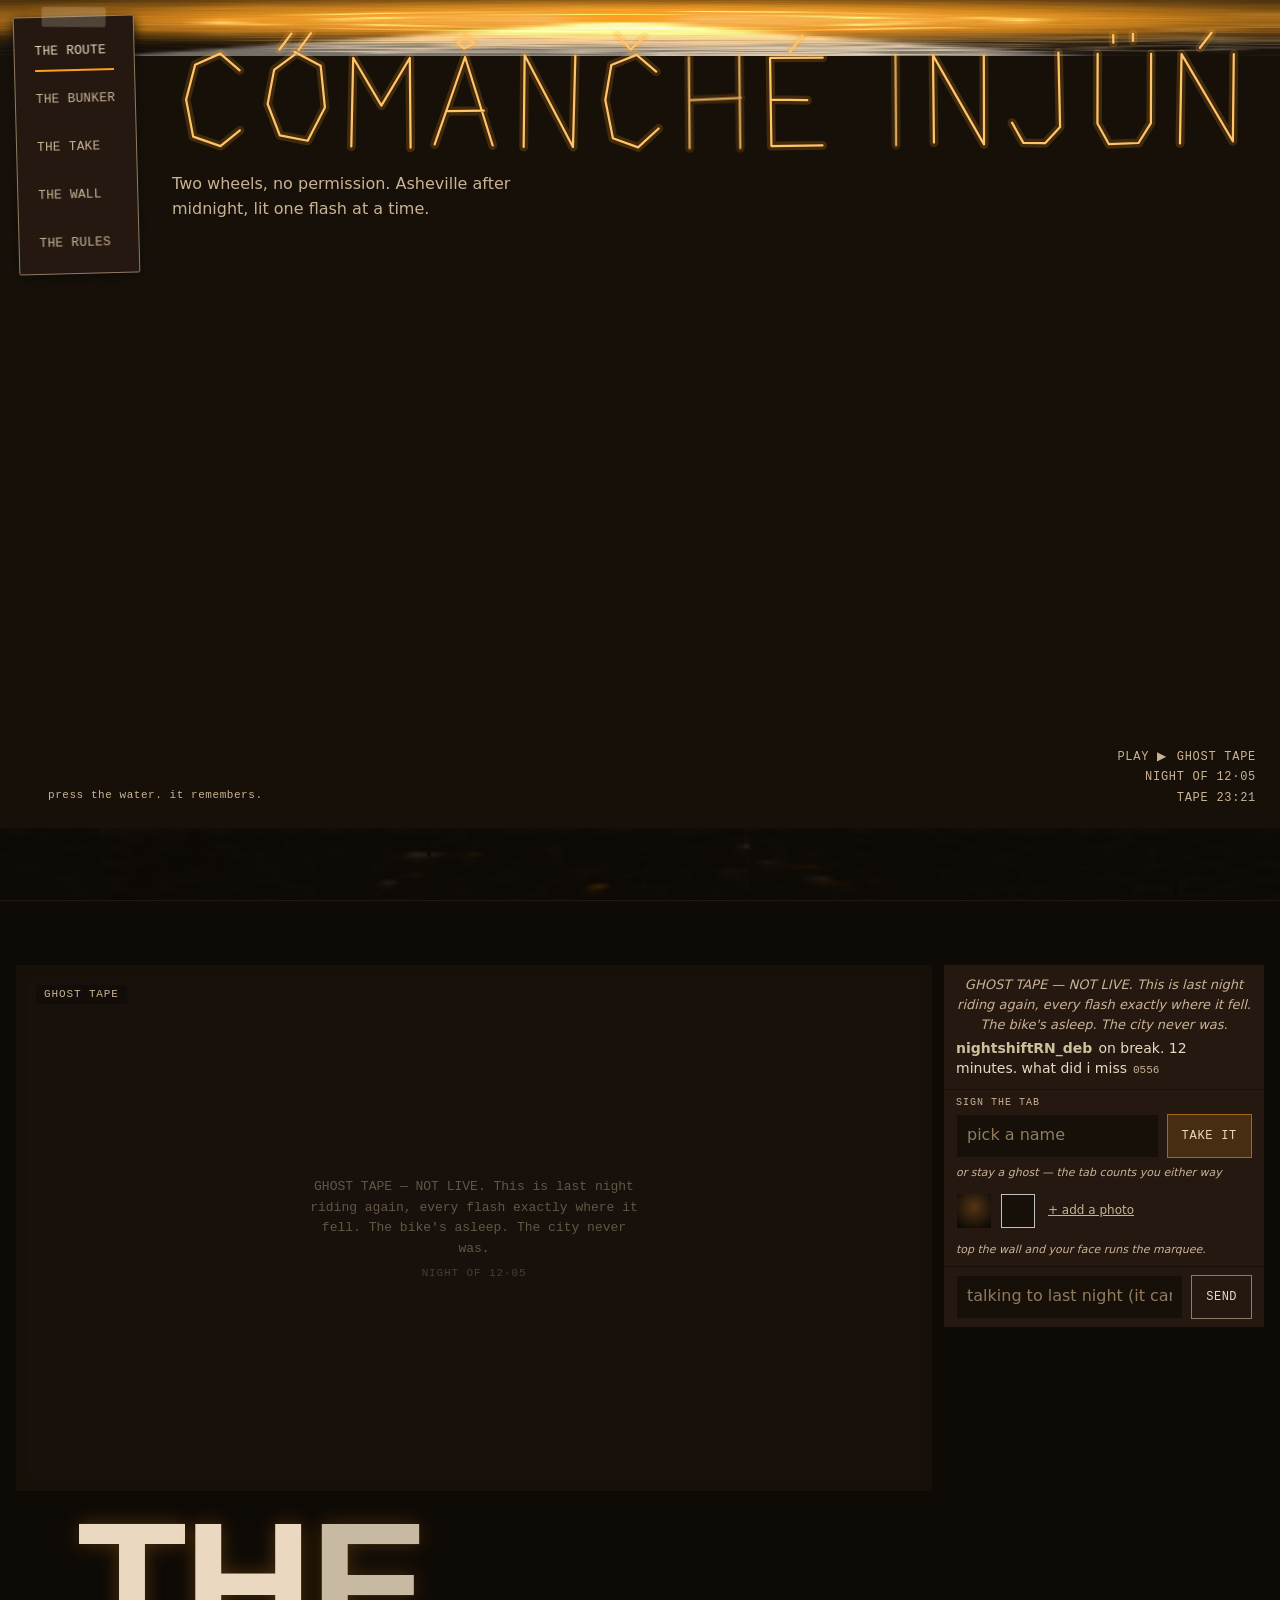
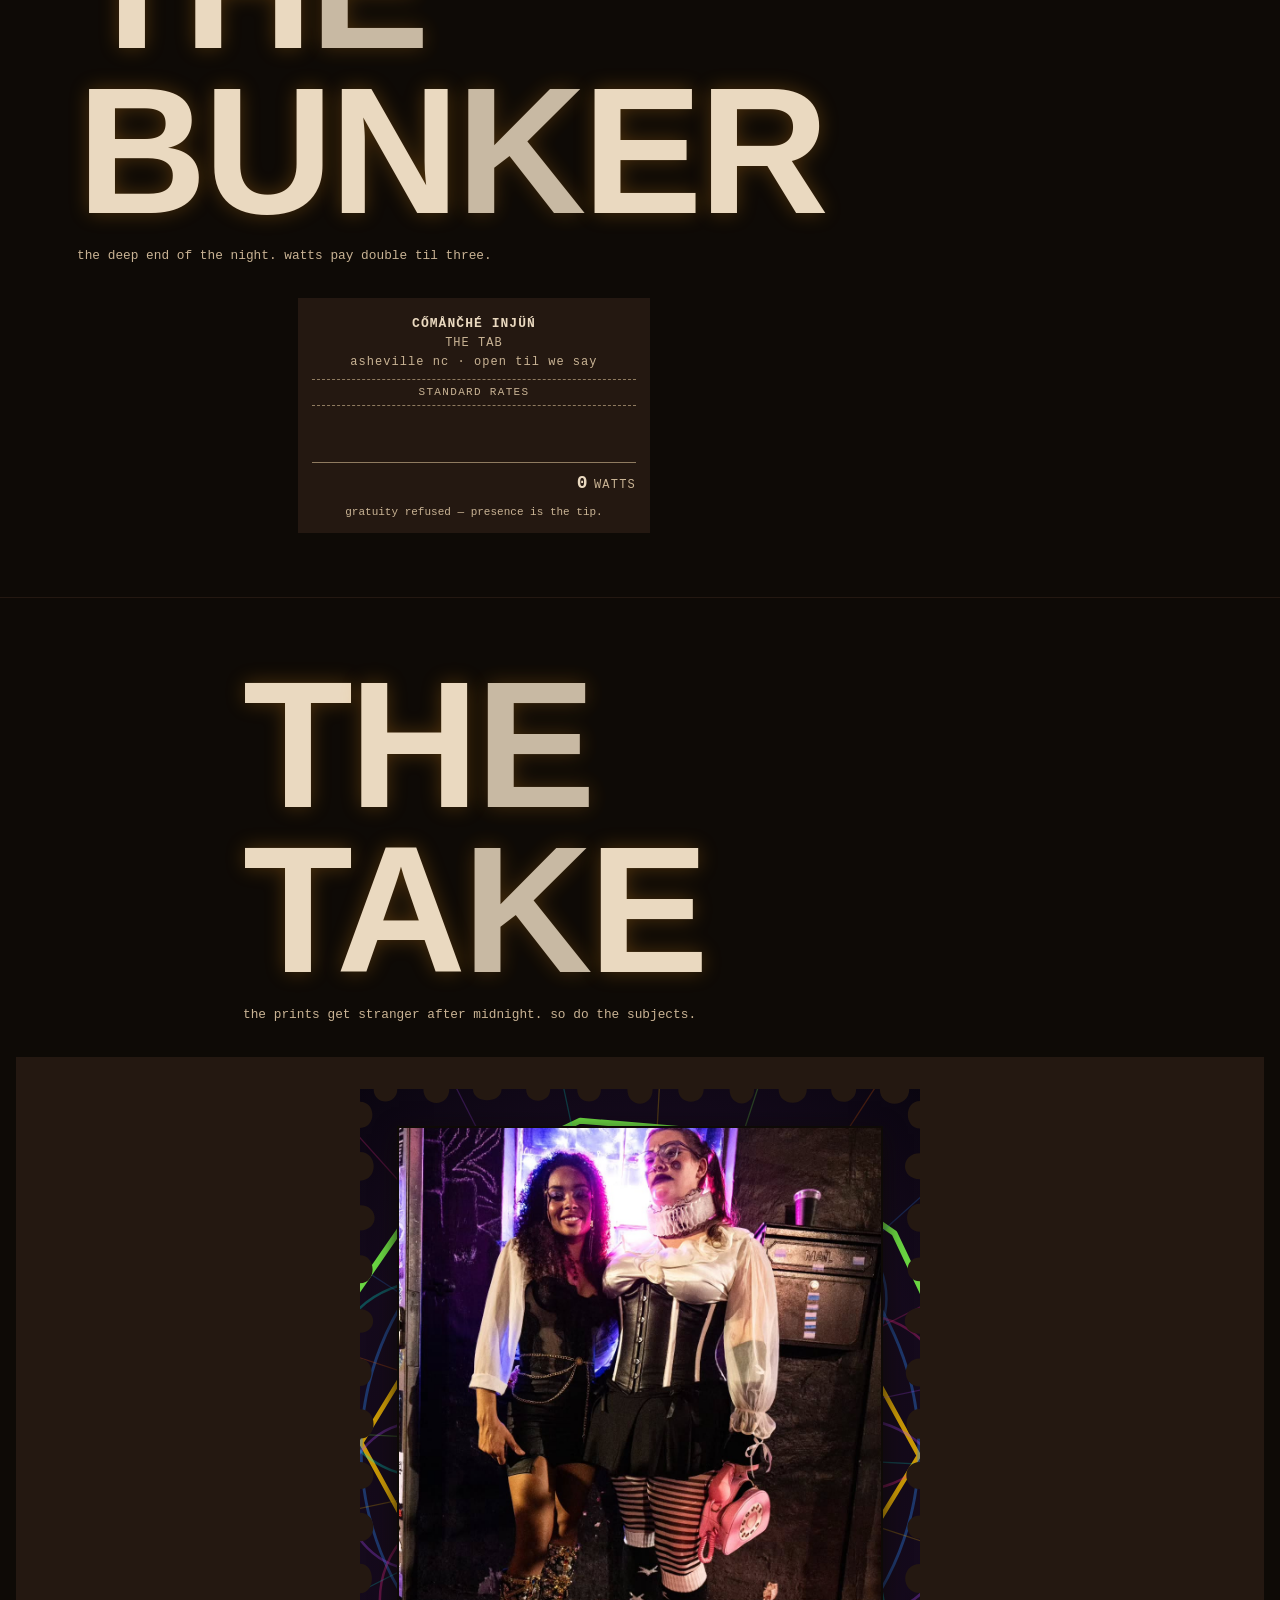
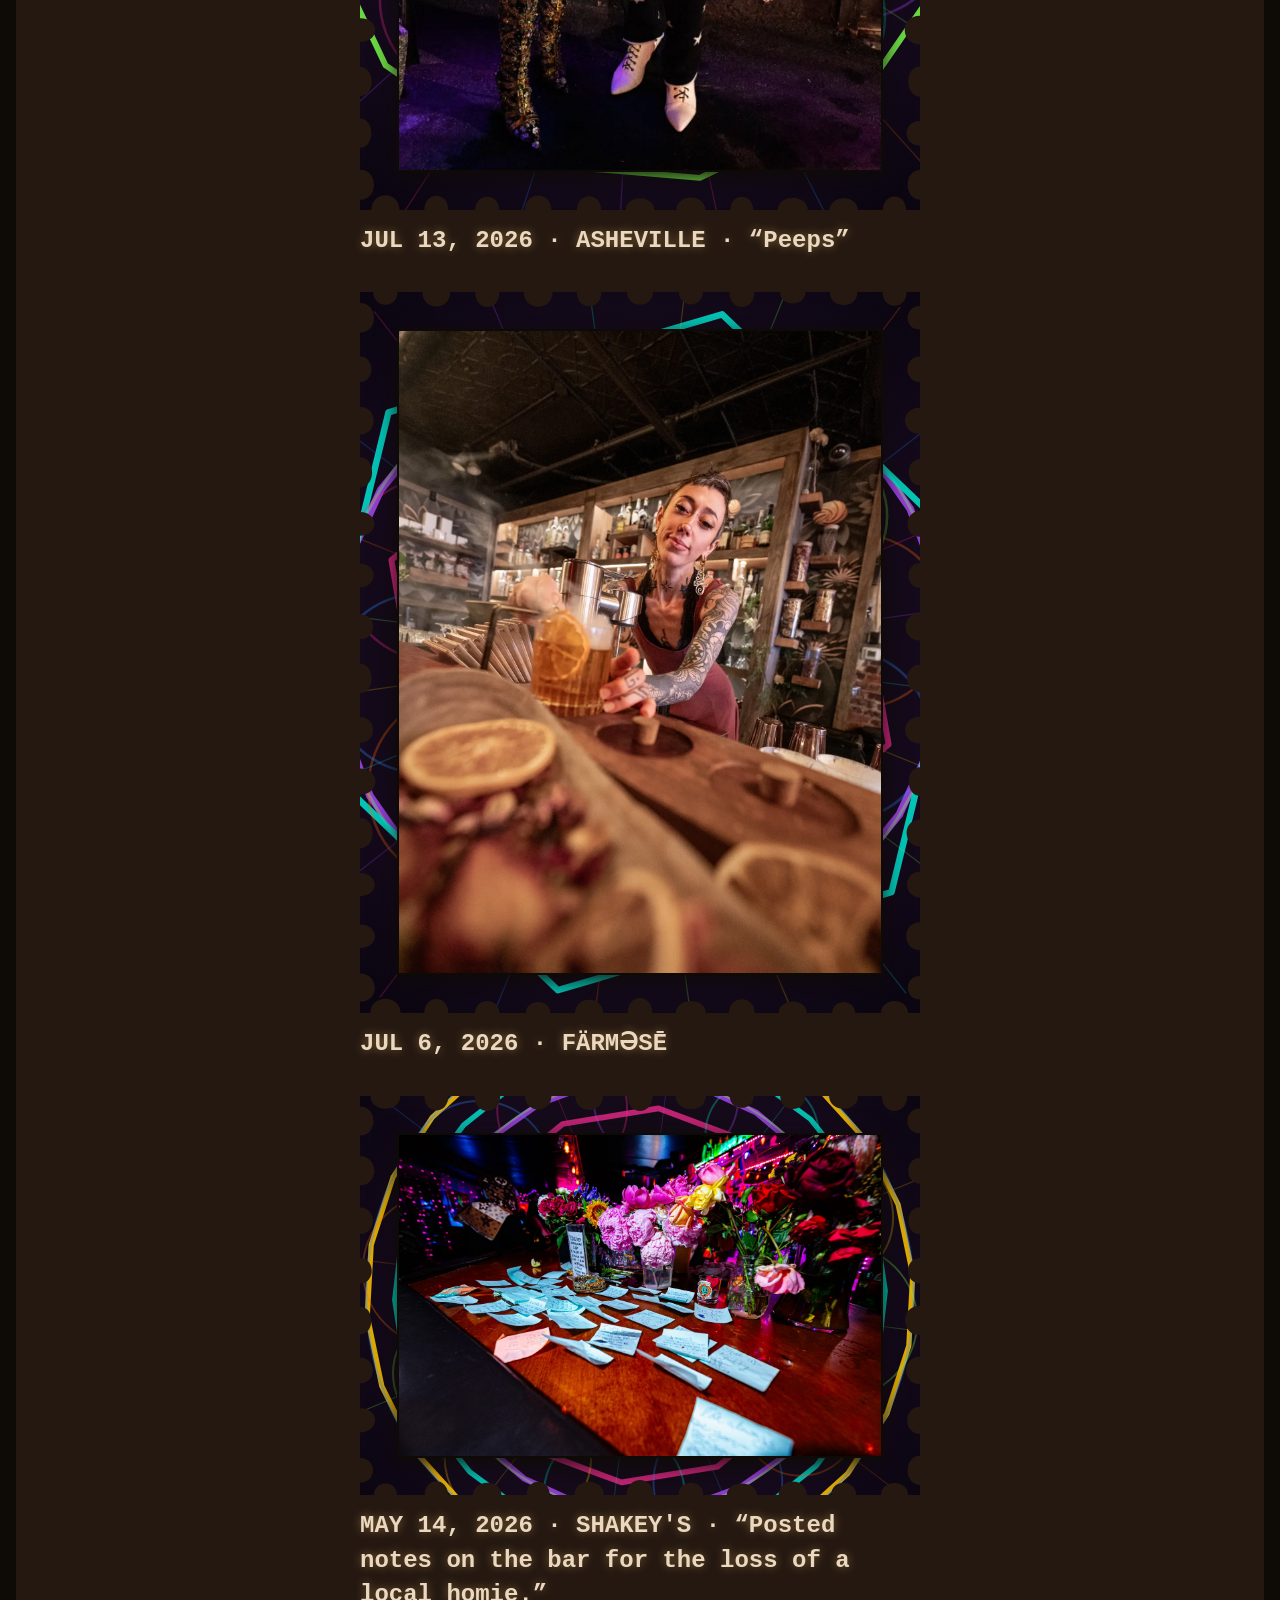
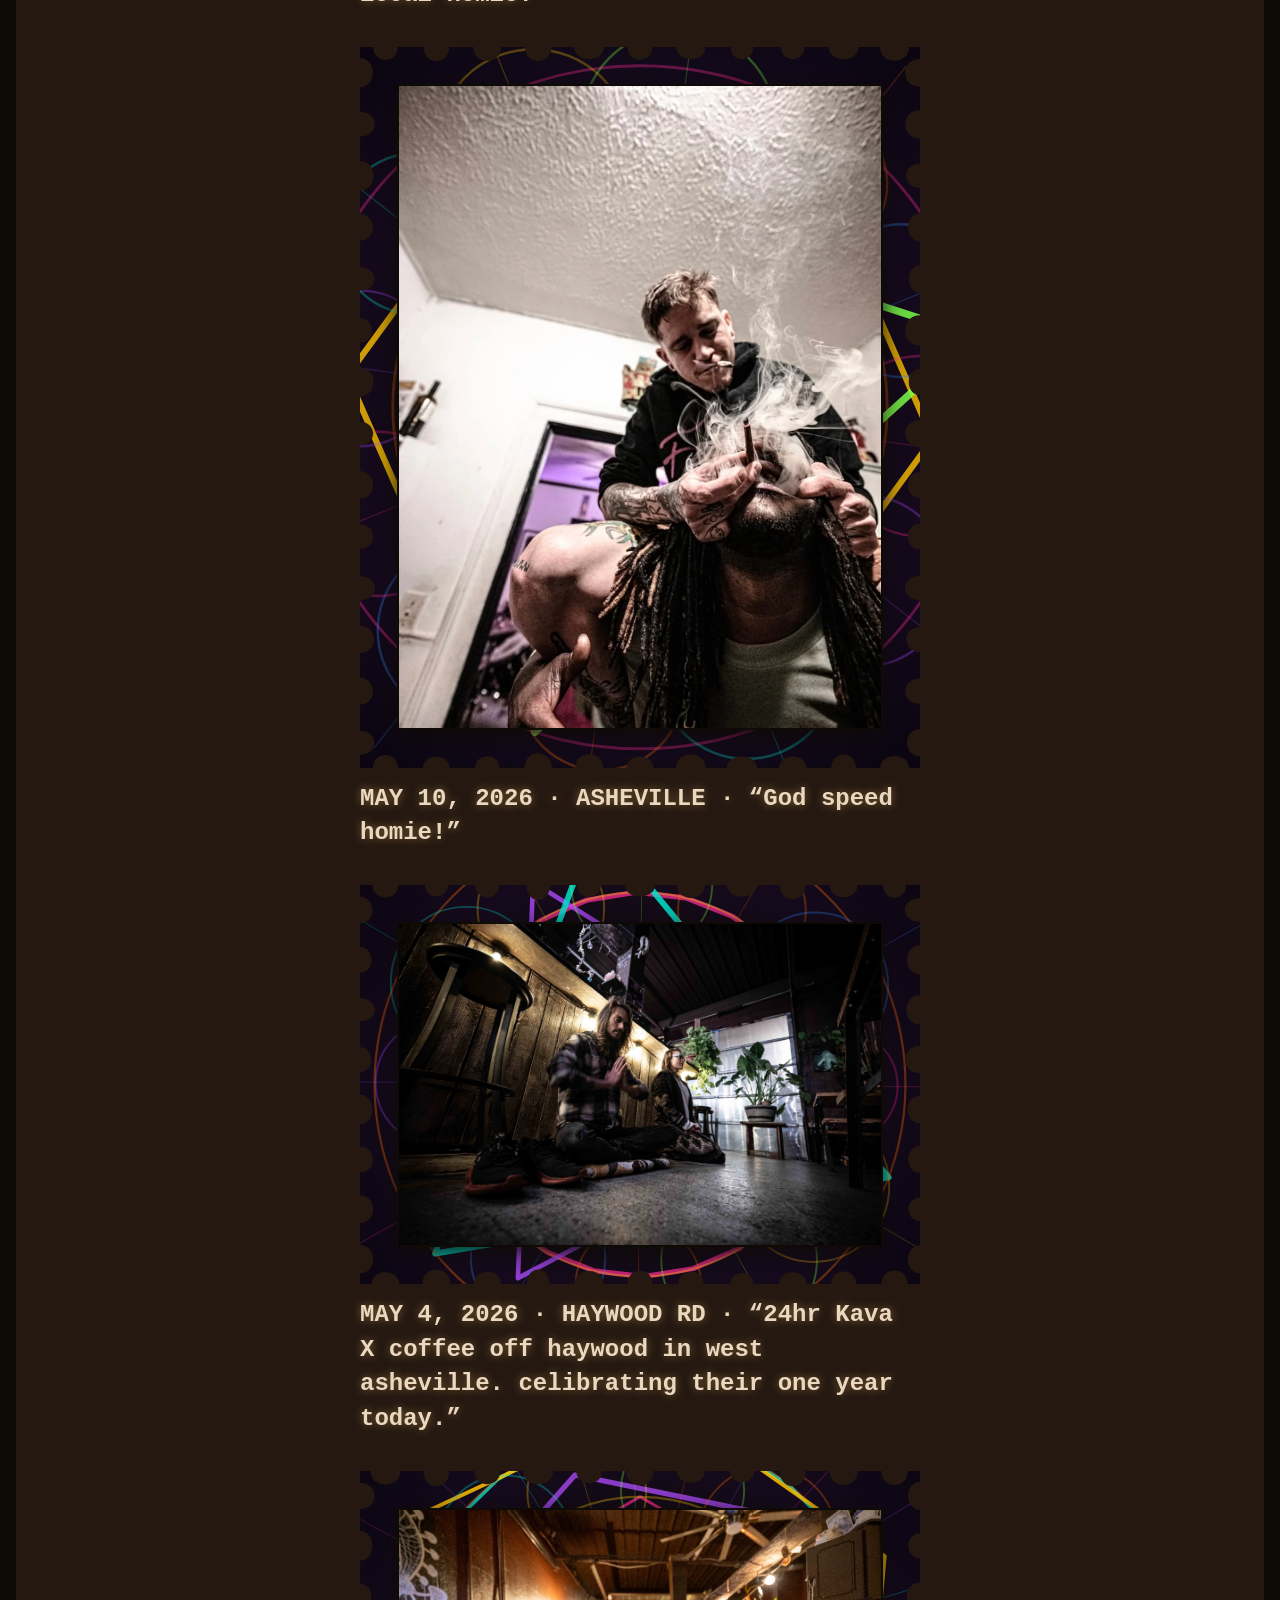
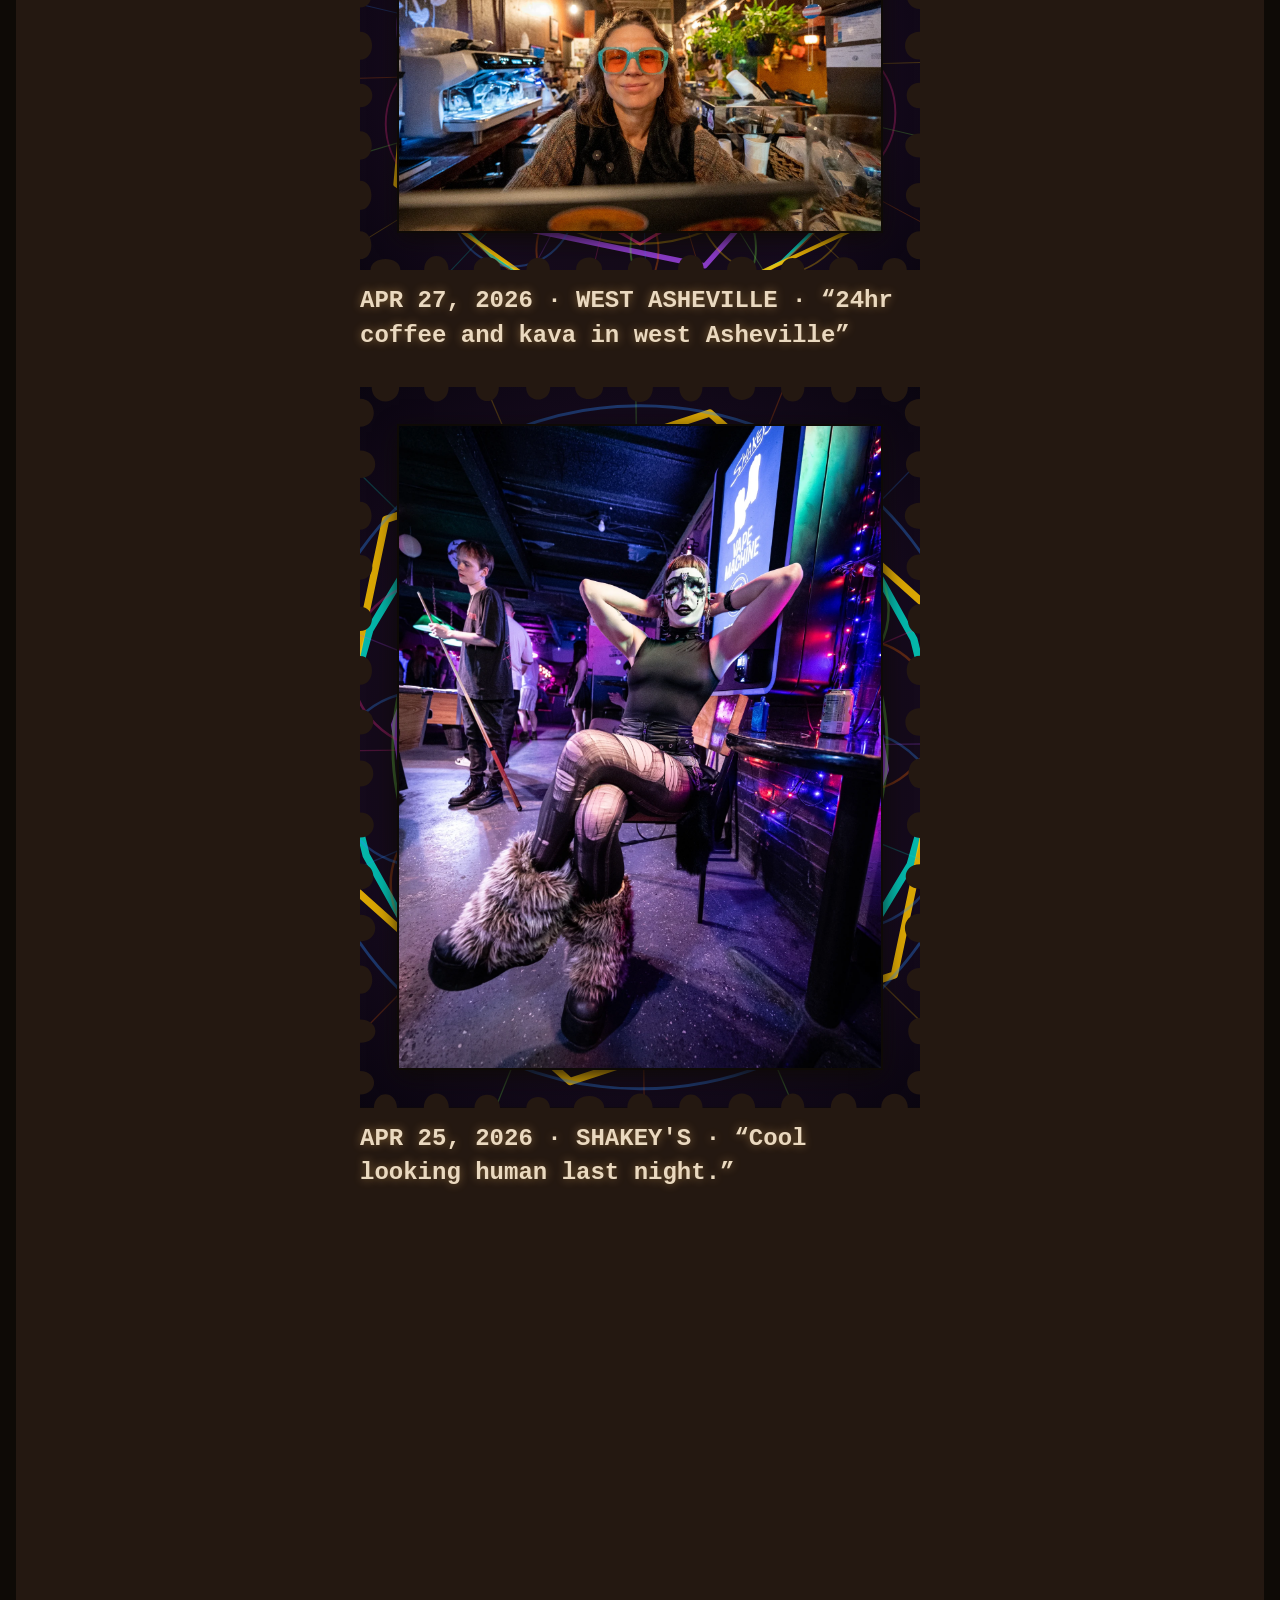
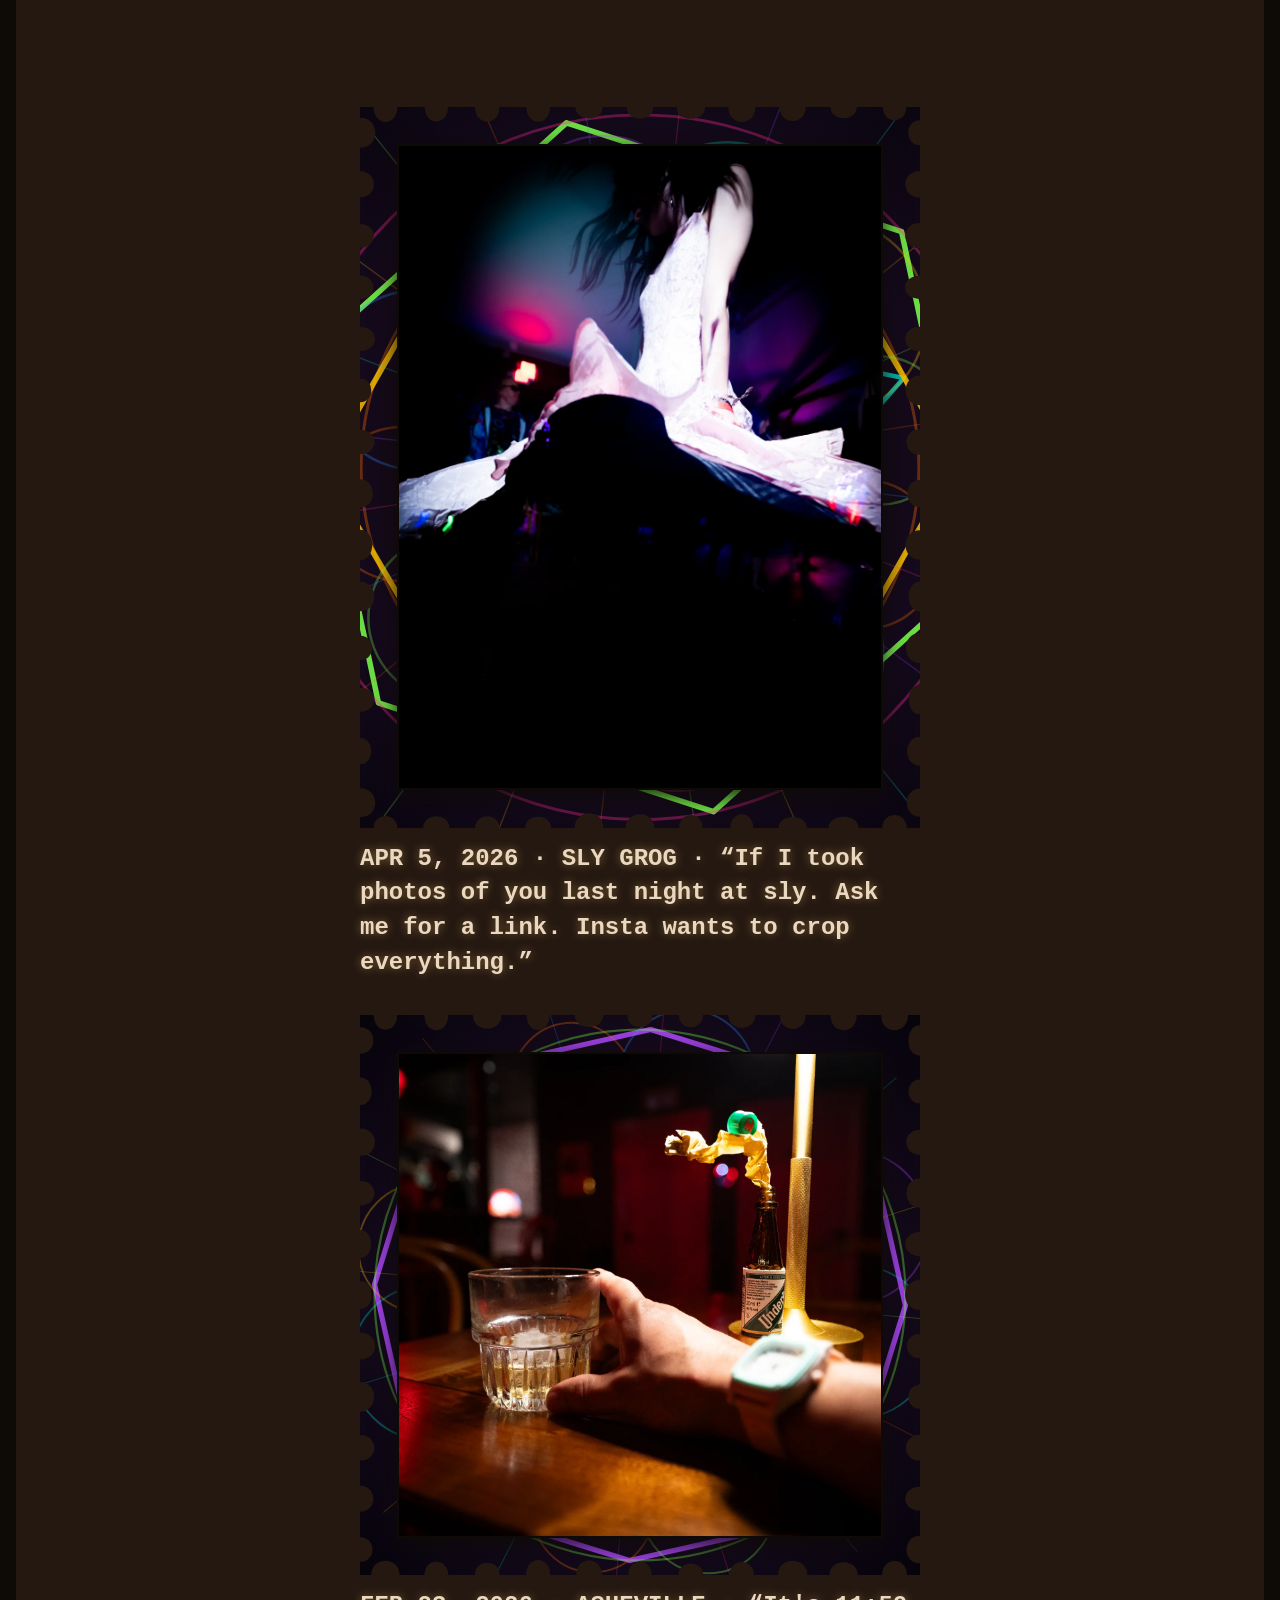
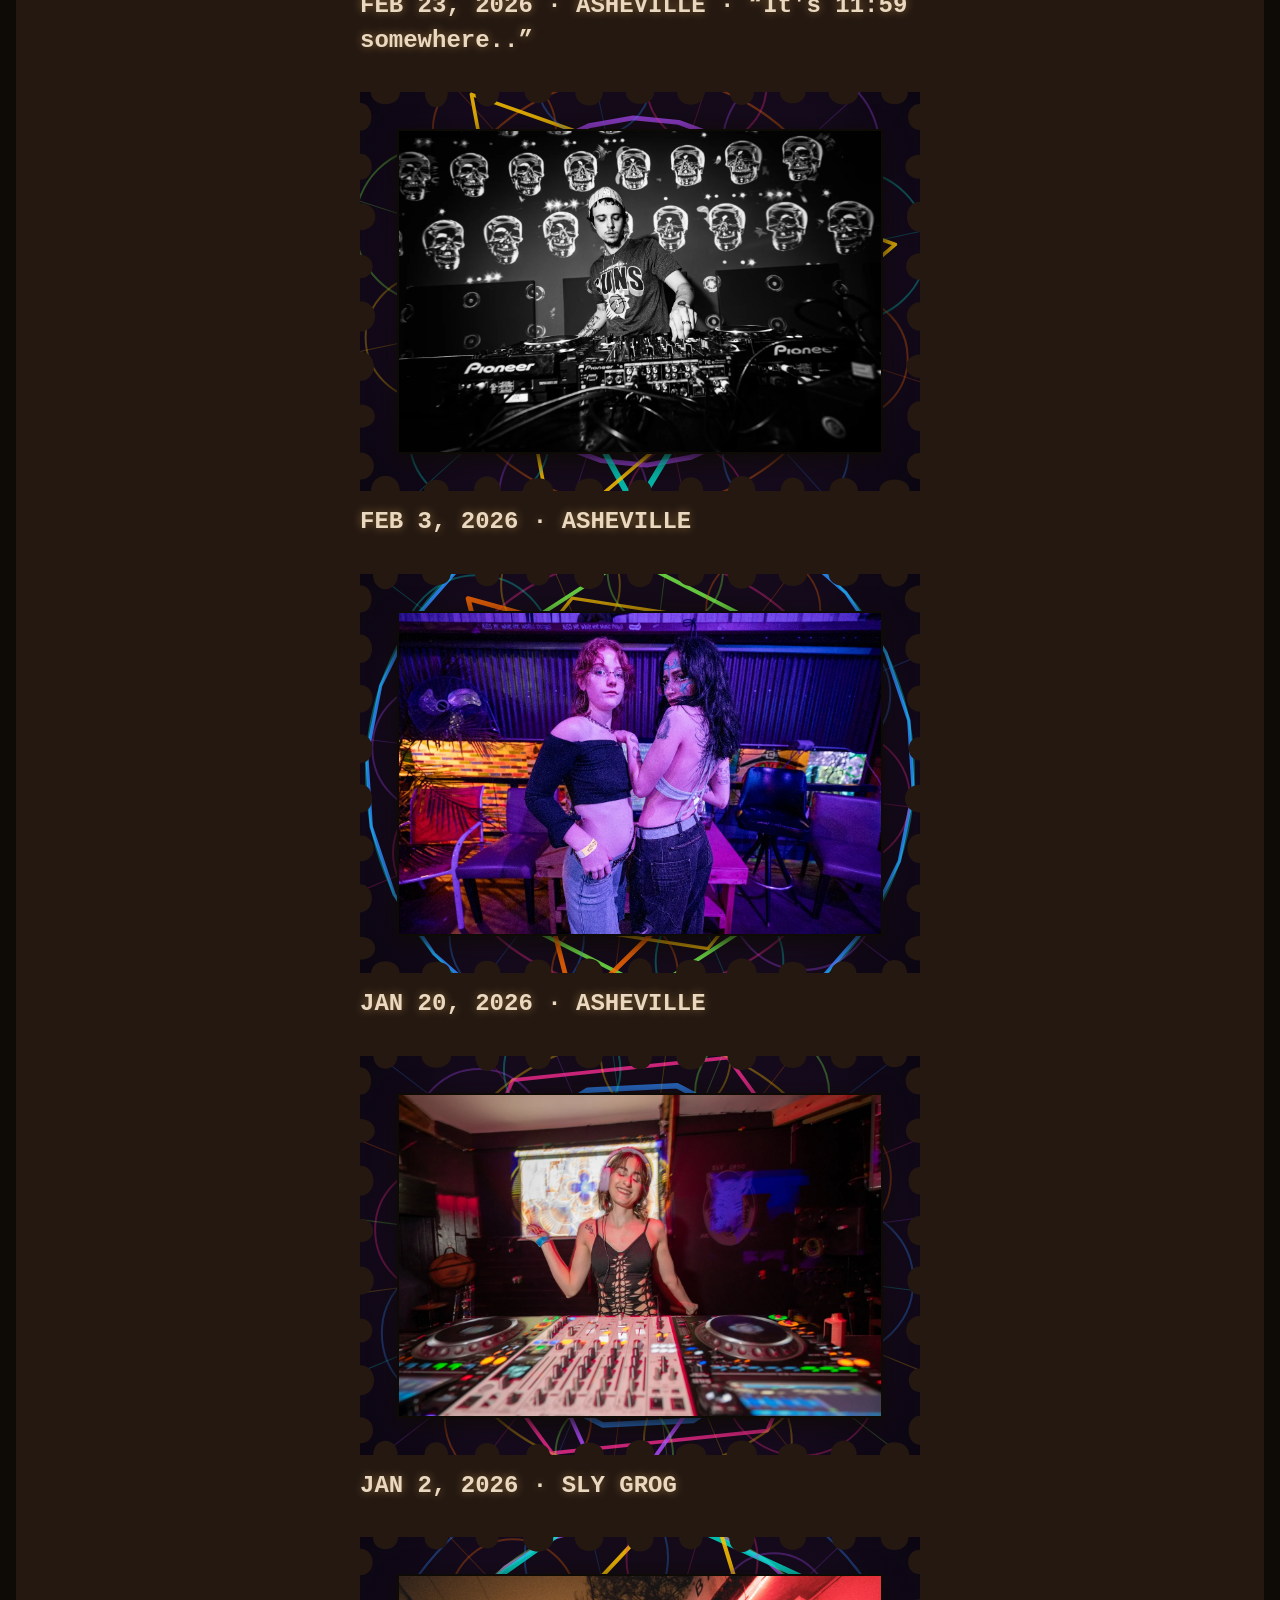
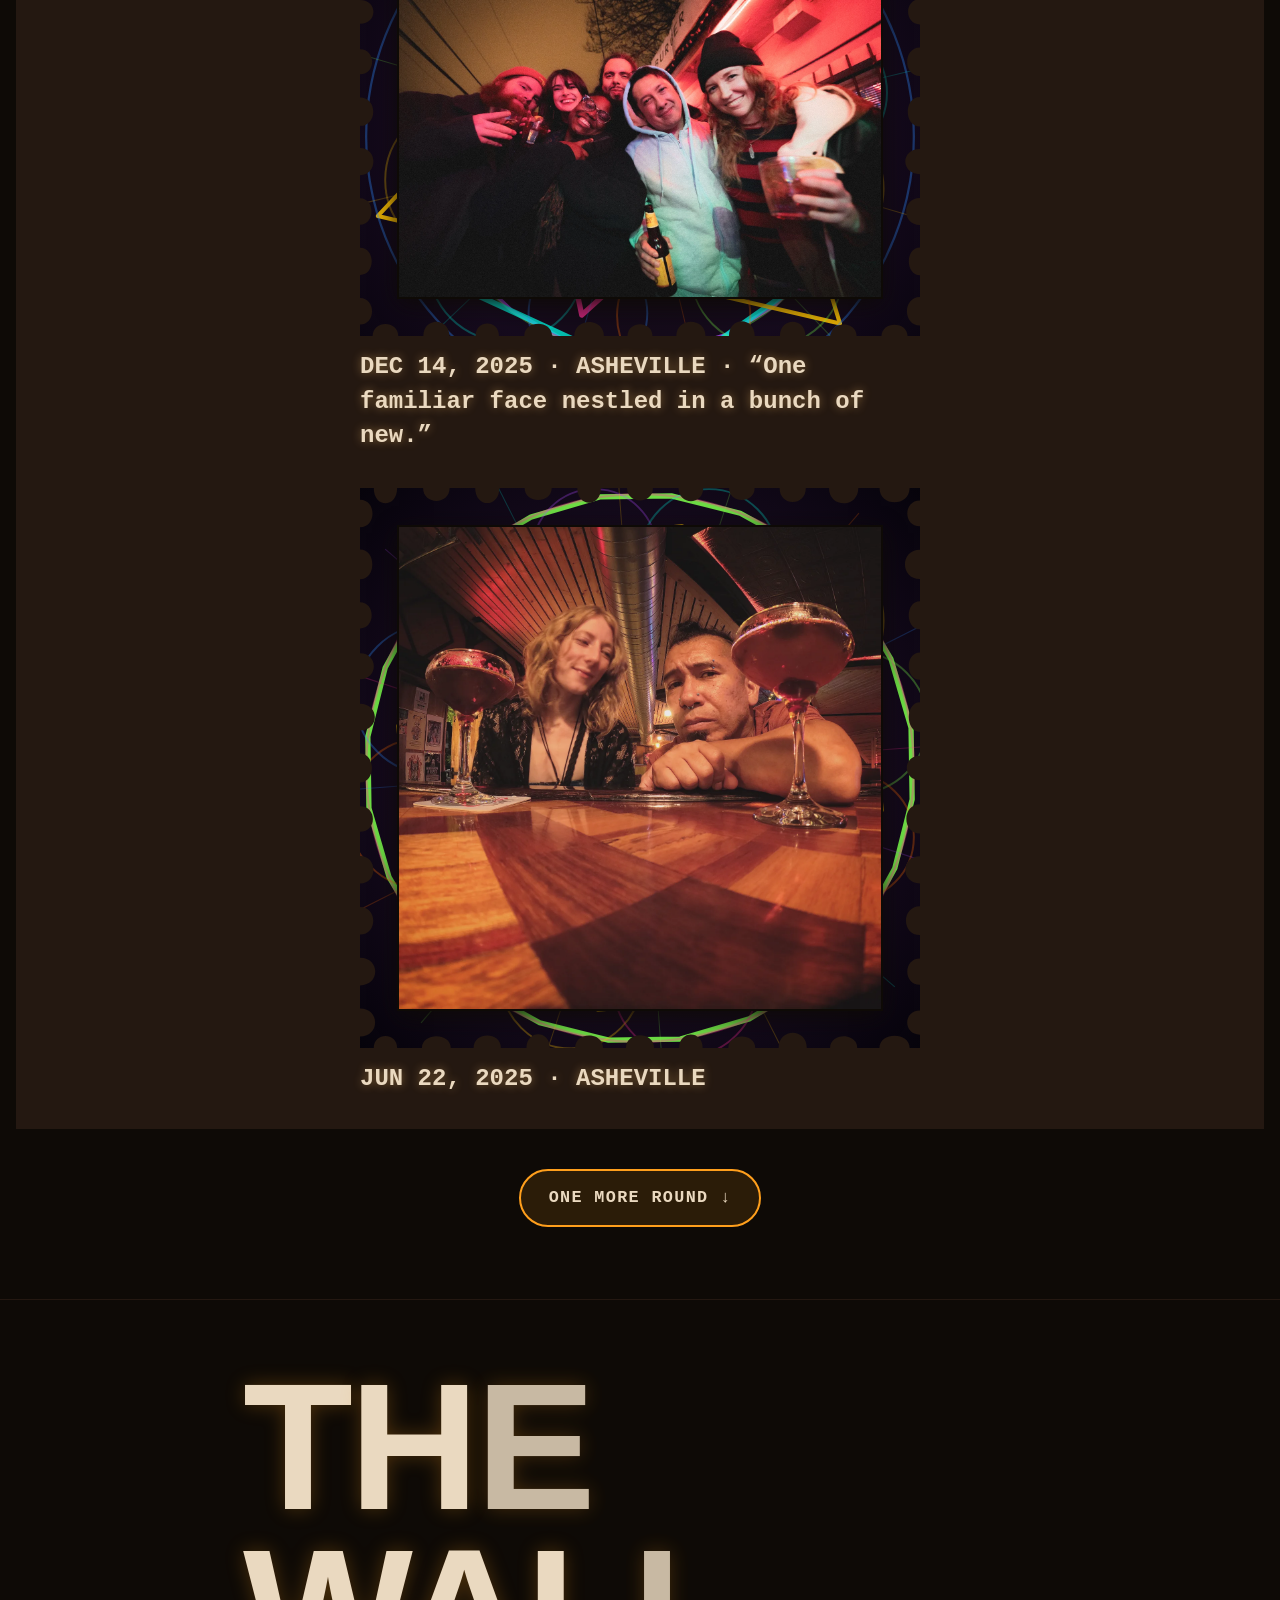
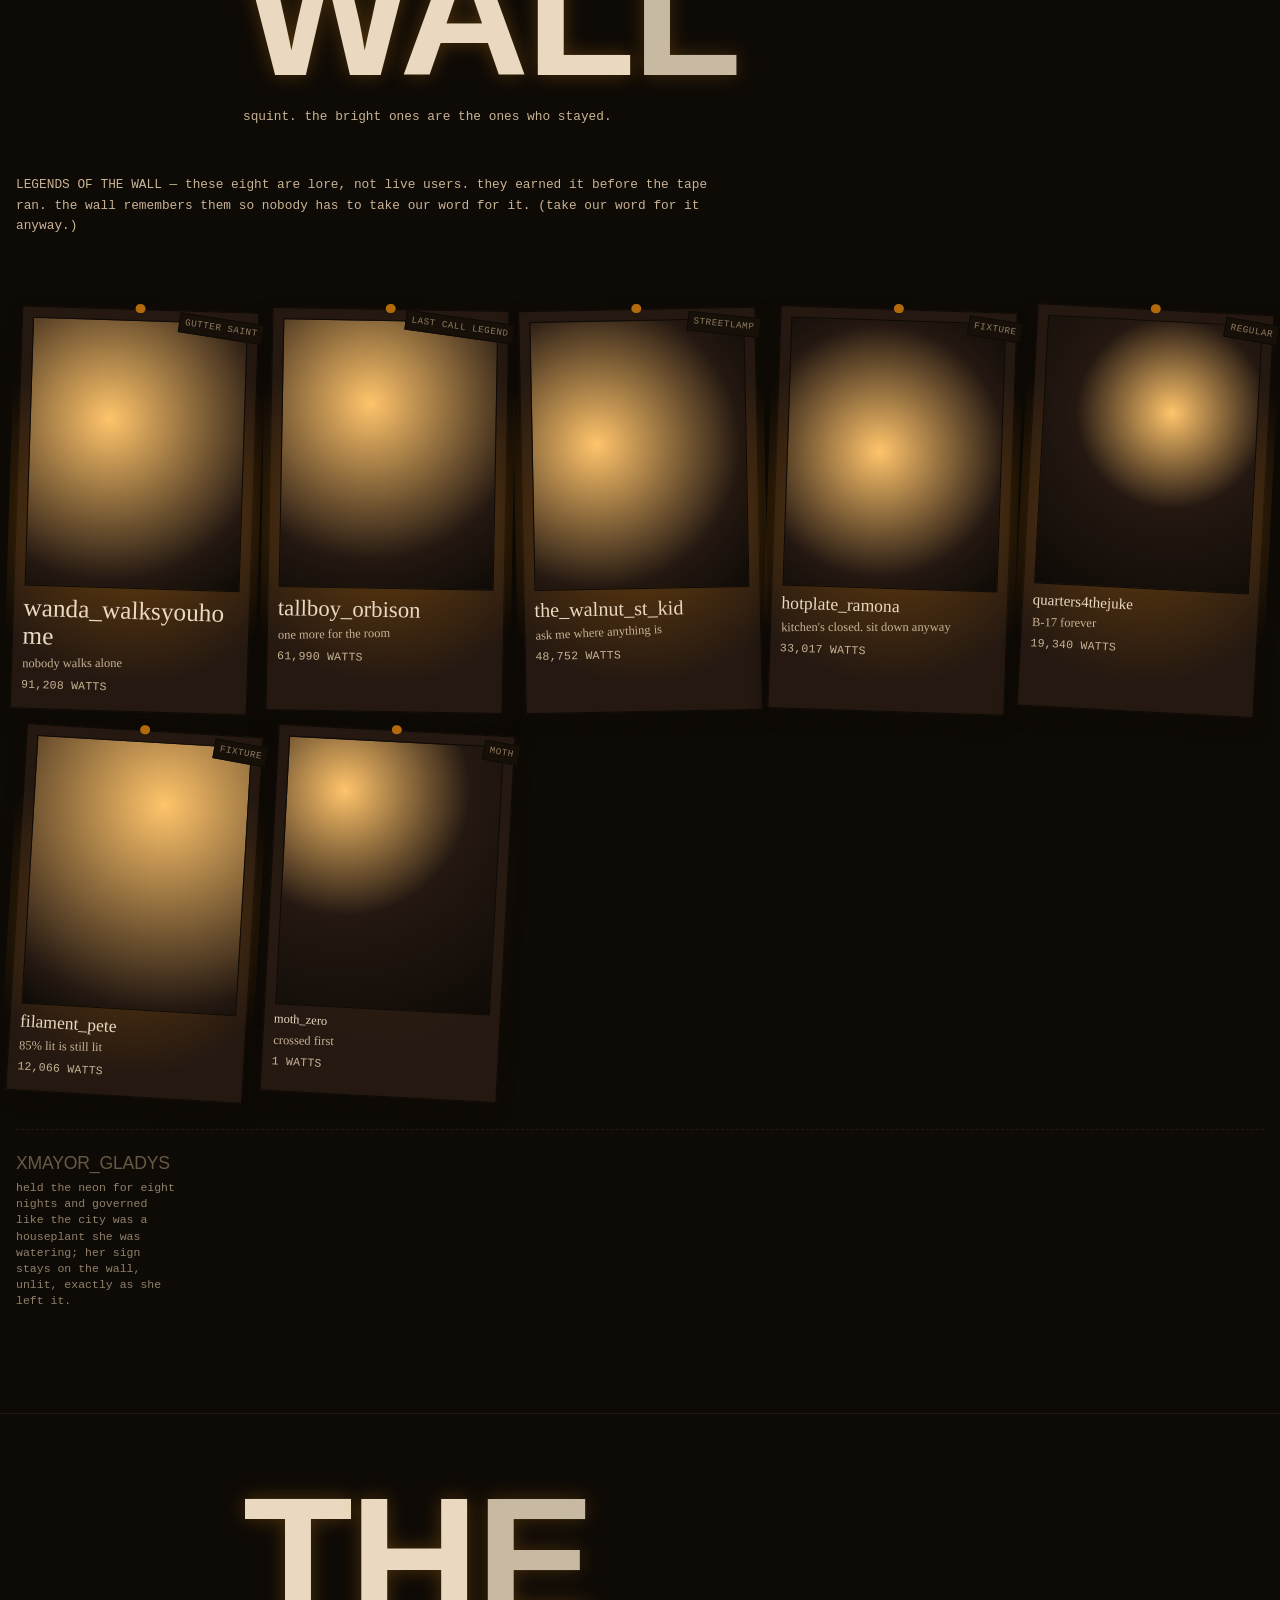
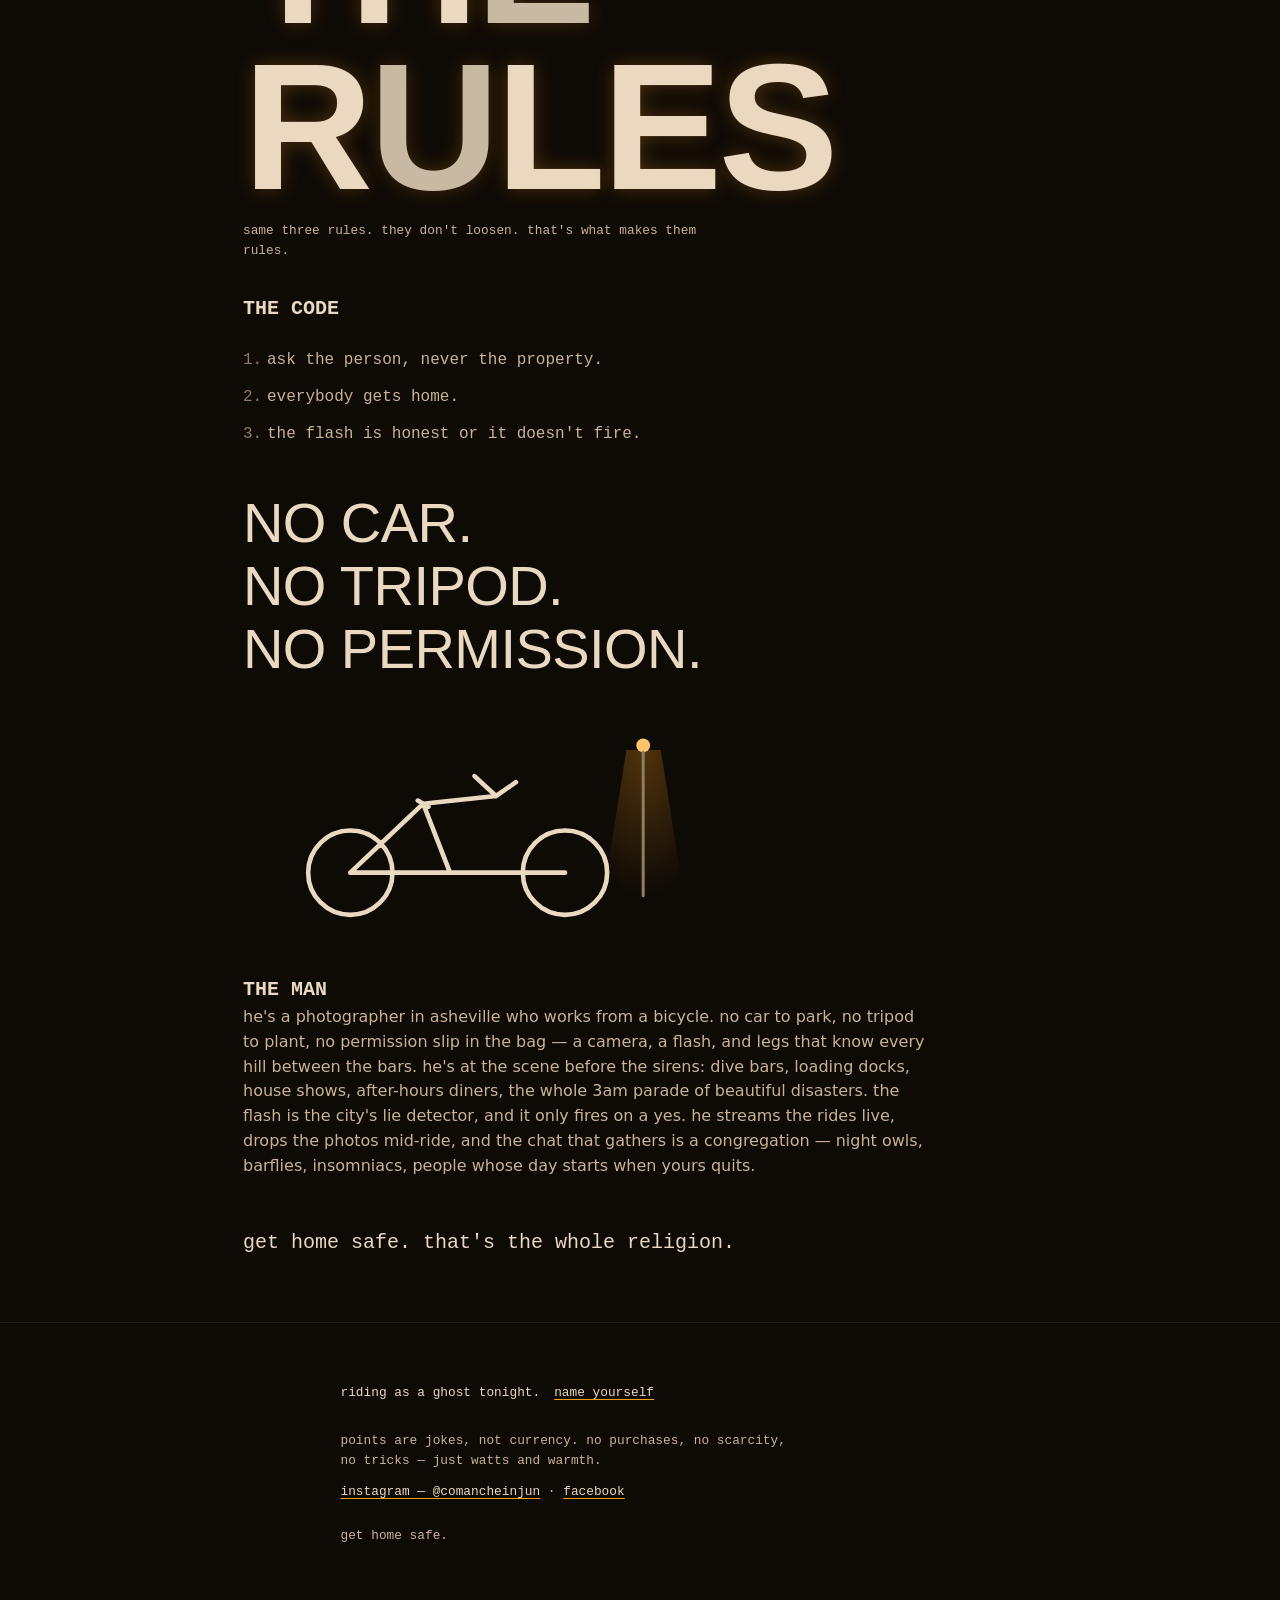
==== commit 6eb67b27: "No entry gate, wall photo-avatars, share card, dedup - Site loads straight in — removed the door che" ====
--- a/index.html
+++ b/index.html
@@ -24,6 +24,23 @@
   <title>Cőmånčhé INjüń — asheville after midnight</title>
   <meta name="description" id="meta-description" content="Two wheels, no permission. Asheville after midnight, lit one flash at a time. Live rides, photo drops, and the wall of regulars. Get home safe.">
 
+  <!-- share card (Open Graph + Twitter) — absolute URLs so scrapers resolve
+       them off any page path. Update og:url/og:image host if the site moves. -->
+  <meta property="og:type" content="website">
+  <meta property="og:site_name" content="Cőmånčhé INjüń">
+  <meta property="og:title" content="Cőmånčhé INjüń — asheville after midnight">
+  <meta property="og:description" content="Two wheels, no permission. Asheville after midnight, lit one flash at a time. Live rides, photo drops, and the wall of regulars.">
+  <meta property="og:url" content="https://guyrstewart-sudo.github.io/comancheinjun/">
+  <meta property="og:image" content="https://guyrstewart-sudo.github.io/comancheinjun/assets/og.jpg">
+  <meta property="og:image:type" content="image/jpeg">
+  <meta property="og:image:width" content="1200">
+  <meta property="og:image:height" content="630">
+  <meta property="og:image:alt" content="Cőmånčhé INjüń — asheville after midnight">
+  <meta name="twitter:card" content="summary_large_image">
+  <meta name="twitter:title" content="Cőmånčhé INjüń — asheville after midnight">
+  <meta name="twitter:description" content="Two wheels, no permission. Asheville after midnight, lit one flash at a time.">
+  <meta name="twitter:image" content="https://guyrstewart-sudo.github.io/comancheinjun/assets/og.jpg">
+
   <link rel="stylesheet" href="./css/tokens.css">
   <link rel="stylesheet" href="./css/base.css">
   <link rel="stylesheet" href="./css/nav.css">
@@ -38,28 +55,12 @@
   <a href="#main" class="skip-link" id="skip-link">skip to main content</a>
 
   <!-- the one shared dim layer (motion bible §3/§2.2) — B4's Rewire and
-       B6's lightbox drive it via NightFX.scrim(); the door check uses it
-       for its own entrance/exit (GLOBAL-06/07). -->
+       B6's lightbox drive it via NightFX.scrim(). -->
   <div id="global-scrim" class="fx-scrim" aria-hidden="true"></div>
 
   <nav id="site-nav" class="route-card">
     <ul id="nav-list" class="route-card__list"></ul>
   </nav>
-
-  <!-- door check — accessible native <dialog>, focus-trapped, first visit
-       only (storage ns 'ui' key 'doorChecked'). ESC = I'M GOOD. -->
-  <dialog id="door-dialog">
-    <h2 id="door-headline" class="door-check__headline"></h2>
-    <p id="door-body" class="door-check__body" aria-live="polite"></p>
-    <div class="door-check__name-row">
-      <label id="door-name-label" for="door-name" class="door-check__name-label"></label>
-      <input id="door-name" class="door-check__name" type="text" maxlength="24" autocomplete="off" spellcheck="false">
-    </div>
-    <div class="door-check__actions">
-      <button type="button" id="door-btn-good" class="door-check__btn tap-target"></button>
-      <button type="button" id="door-btn-walk" class="door-check__btn tap-target"></button>
-    </div>
-  </dialog>
 
   <main id="main">
     <!-- ============================================================ -->
--- a/css/tokens.css
+++ b/css/tokens.css
@@ -123,9 +123,6 @@
   --dur-mayor-letter:       150ms;  /* per-letter death stagger unit */
   --dur-mayor-stagger:      80ms;
   --dur-nav-underline:      220ms;
-  --dur-doorcheck-in:       320ms;
-  --dur-doorcheck-stagger:  80ms;
-  --dur-doorcheck-exit:     300ms;
 
   --ease-standard:      cubic-bezier(0.4, 0, 0.2, 1);         /* generic UI micro-transitions: hover, focus, color */
   --ease-inout-cubic:   cubic-bezier(0.65, 0, 0.35, 1);       /* count-ups, generic tweens */
@@ -133,7 +130,7 @@
   --ease-flash-decay:   cubic-bezier(0.05, 0.9, 0.1, 1);      /* FLASH POP decay */
   --ease-ripple:        cubic-bezier(0.16, 0.84, 0.28, 1);    /* PUDDLE RIPPLE expansion */
   --ease-bloom:         cubic-bezier(0.16, 1, 0.3, 1);        /* light arriving: lamp bloom, puddle ignite */
-  --ease-out-soft:      cubic-bezier(0.22, 1, 0.36, 1);       /* cinematic settle: door-check, lightbox, receipt, HUD */
+  --ease-out-soft:      cubic-bezier(0.22, 1, 0.36, 1);       /* cinematic settle: lightbox, receipt, HUD */
 
   /* AFTERHOURS scalars — read by CSS calc() AND mirrored into JS via the
      `afterhoursActive` flag on state:change (motion bible §6). Ambient/idle
--- a/css/base.css
+++ b/css/base.css
@@ -165,10 +165,9 @@
    ONE DOM node, owned by B1 (motion bible §3 ownership key). THE REWIRE
    (B4) and the Lightbox (B6) drive its opacity via WAAPI (their own
    per-call duration/easing — motion bible §2.2's GLOBAL-09 note) so they
-   never fight over two dim layers. B1 drives it directly with the
-   `.is-visible` class for the door check (GLOBAL-06/07), which is a
-   one-shot, non-overlapping use and so is permitted plain class-toggling
-   under Motion Law 4. */
+   never fight over two dim layers. The `.is-visible` class remains as a
+   plain CSS-transition affordance (Motion Law 4) for any future one-shot,
+   non-overlapping dim; nothing toggles it today. */
 .fx-scrim {
   position: fixed;
   inset: 0;
@@ -176,116 +175,14 @@
   opacity: 0;
   pointer-events: none;
   z-index: var(--z-scrim);
-  transition: opacity var(--dur-doorcheck-in) linear;
+  transition: opacity var(--dur-lightbox-dim) linear;
 }
 .fx-scrim.is-visible {
   opacity: 0.82;
-  transition-duration: var(--dur-doorcheck-exit);
+  transition-duration: var(--dur-lightbox-dim);
 }
 @media (prefers-reduced-motion: reduce) {
   .fx-scrim { transition-duration: 150ms; }
-}
-
-/* ------------------------------------------------------- door check (GLOBAL-06/07)
-   Native <dialog> for a real, zero-JS-cost focus trap + ESC handling.
-   Its own ::backdrop is neutralized — the shared .fx-scrim sits behind it
-   and does the "asphalt fades in" visual instead, per constitution's one
-   shared dim layer. */
-dialog#door-dialog {
-  border: 0;
-  background: var(--asphalt-raised);
-  color: var(--vapor);
-  max-width: 480px;
-  width: calc(100% - var(--space-6));
-  padding: var(--space-6) var(--space-5);
-  border-radius: var(--radius-lg);
-  z-index: var(--z-dialog);
-  opacity: 0;
-  transform: translateY(12px);
-  transition: opacity var(--dur-doorcheck-in) var(--ease-out-soft),
-              transform var(--dur-doorcheck-in) var(--ease-out-soft);
-}
-dialog#door-dialog::backdrop {
-  background: transparent;
-}
-dialog#door-dialog[open] {
-  opacity: 1;
-  transform: translateY(0);
-}
-dialog#door-dialog.is-closing {
-  opacity: 0;
-  transform: translateY(12px);
-  transition-duration: var(--dur-doorcheck-exit);
-}
-@media (prefers-reduced-motion: reduce) {
-  dialog#door-dialog {
-    transform: none;
-    transition-duration: 150ms;
-  }
-}
-
-.door-check__headline {
-  font-family: var(--font-display);
-  text-transform: uppercase;
-  letter-spacing: -0.01em;
-  font-size: var(--fs-lg);
-  color: var(--vapor);
-  margin-bottom: var(--space-4);
-}
-.door-check__body {
-  color: var(--vapor-dim);
-  margin-bottom: var(--space-5);
-}
-
-/* name yourself — a lightweight local account: type a name (or don't) and it's
-   remembered next visit. No password, no Twitch needed. */
-.door-check__name-row { margin-bottom: var(--space-5); }
-.door-check__name-label {
-  display: block;
-  font-family: var(--font-mono);
-  font-size: var(--fs-sm);
-  color: var(--vapor-dim);
-  margin-bottom: var(--space-2);
-}
-.door-check__name {
-  width: 100%;
-  box-sizing: border-box;
-  font-family: var(--font-mono);
-  font-size: 16px; /* ≥16px: no iOS zoom-on-focus */
-  padding: 12px 14px;
-  background: var(--asphalt);
-  color: var(--vapor);
-  border: 1px solid var(--vapor-ghost);
-  border-radius: var(--radius-sm);
-}
-.door-check__name:focus-visible { outline: none; border-color: var(--sodium); }
-.door-check__name::placeholder { color: var(--vapor-ghost); }
-.door-check__actions {
-  display: flex;
-  flex-wrap: wrap;
-  gap: var(--space-3);
-}
-.door-check__btn {
-  font-family: var(--font-mono);
-  text-transform: uppercase;
-  letter-spacing: 0.03em;
-  background: var(--asphalt);
-  color: var(--vapor);
-  border: 1px solid var(--vapor-ghost);
-  border-radius: var(--radius-md);
-  padding: var(--space-3) var(--space-4);
-  min-height: 44px;
-  cursor: pointer;
-  animation: doorBtnIn var(--dur-doorcheck-in) var(--ease-out-soft) both;
-}
-.door-check__btn:nth-of-type(2) { animation-delay: var(--dur-doorcheck-stagger); }
-.door-check__btn:hover { border-color: var(--sodium); }
-@keyframes doorBtnIn {
-  from { opacity: 0; transform: translateY(8px); }
-  to   { opacity: 1; transform: translateY(0); }
-}
-@media (prefers-reduced-motion: reduce) {
-  .door-check__btn { animation: none; }
 }
 
 /* -------------------------------------------------------- THE RULES (#code)
--- a/css/bunker.css
+++ b/css/bunker.css
@@ -351,6 +351,50 @@
   color: var(--sodium);
   overflow-wrap: anywhere; /* a 24-char name never breaks the row */
 }
+/* the photo row: avatar preview + add/change control + one-line hint */
+.bunker-sign__photo {
+  display: flex;
+  align-items: center;
+  gap: 8px;
+  margin-top: 8px;
+  flex-wrap: wrap;
+}
+.bunker-sign__avatar,
+.bunker-sign__avatar-empty {
+  flex: none;
+  width: 36px;
+  height: 36px;
+  border: 1px solid var(--asphalt-raised);
+  object-fit: cover;
+  background: var(--asphalt);
+}
+.bunker-sign__avatar-empty {
+  background:
+    radial-gradient(circle at 50% 38%, color-mix(in srgb, var(--sodium) 22%, var(--asphalt-raised)) 0%, var(--asphalt-deep) 90%);
+}
+.bunker-sign__addphoto {
+  min-height: 44px;
+  display: inline-flex;
+  align-items: center;
+  padding: 2px 4px;
+  font-size: 12px;
+  color: var(--vapor-dim);
+  background: none;
+  border: 0;
+  text-decoration: underline;
+  cursor: pointer;
+}
+.bunker-sign__addphoto:hover {
+  color: var(--vapor);
+}
+.bunker-sign__photohint {
+  flex: 1 1 100%;
+  margin: 0;
+  font-size: 11px;
+  font-style: italic;
+  color: var(--vapor-dim);
+}
+
 .bunker-sign__change {
   margin-left: auto;
   align-self: center; /* the row is baseline-aligned; keep the 44px box from skewing it */
--- a/css/wall.css
+++ b/css/wall.css
@@ -75,12 +75,23 @@
 
 /* no photographs exist yet — an abstract seeded flash, not a picture */
 .wall-card__thumb {
+  position: relative;
+  overflow: hidden;
   aspect-ratio: 4 / 5;
   margin-bottom: 0.5rem;
   background:
     radial-gradient(circle at var(--flash-pos, 50% 40%),
       var(--sodium-hot) 0%, var(--asphalt-raised) var(--flash-r, 60%), var(--asphalt-deep) 100%);
   border: 1px solid var(--asphalt-deep);
+}
+/* the visitor's own uploaded face, covering the seeded flash-gradient thumb */
+.wall-card__photo {
+  position: absolute;
+  inset: 0;
+  width: 100%;
+  height: 100%;
+  object-fit: cover;
+  display: block;
 }
 
 .wall-card__pin {
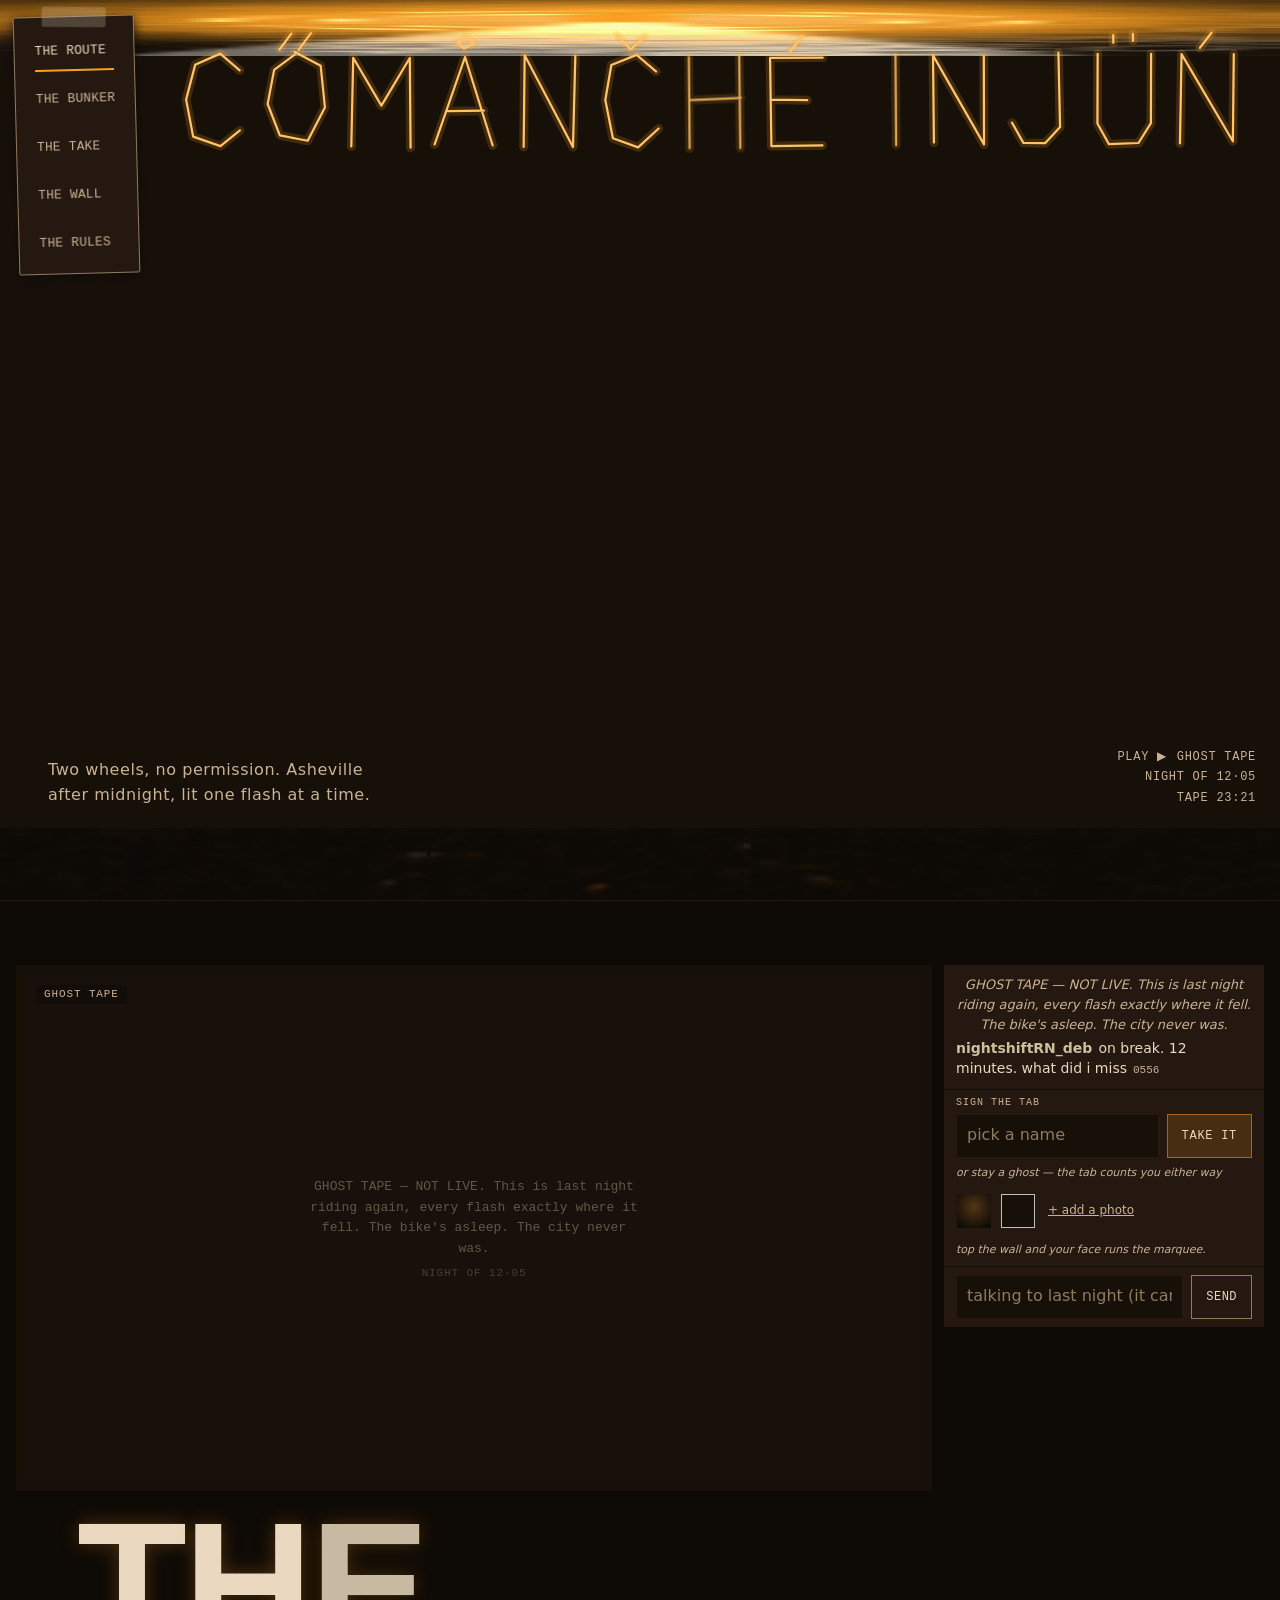
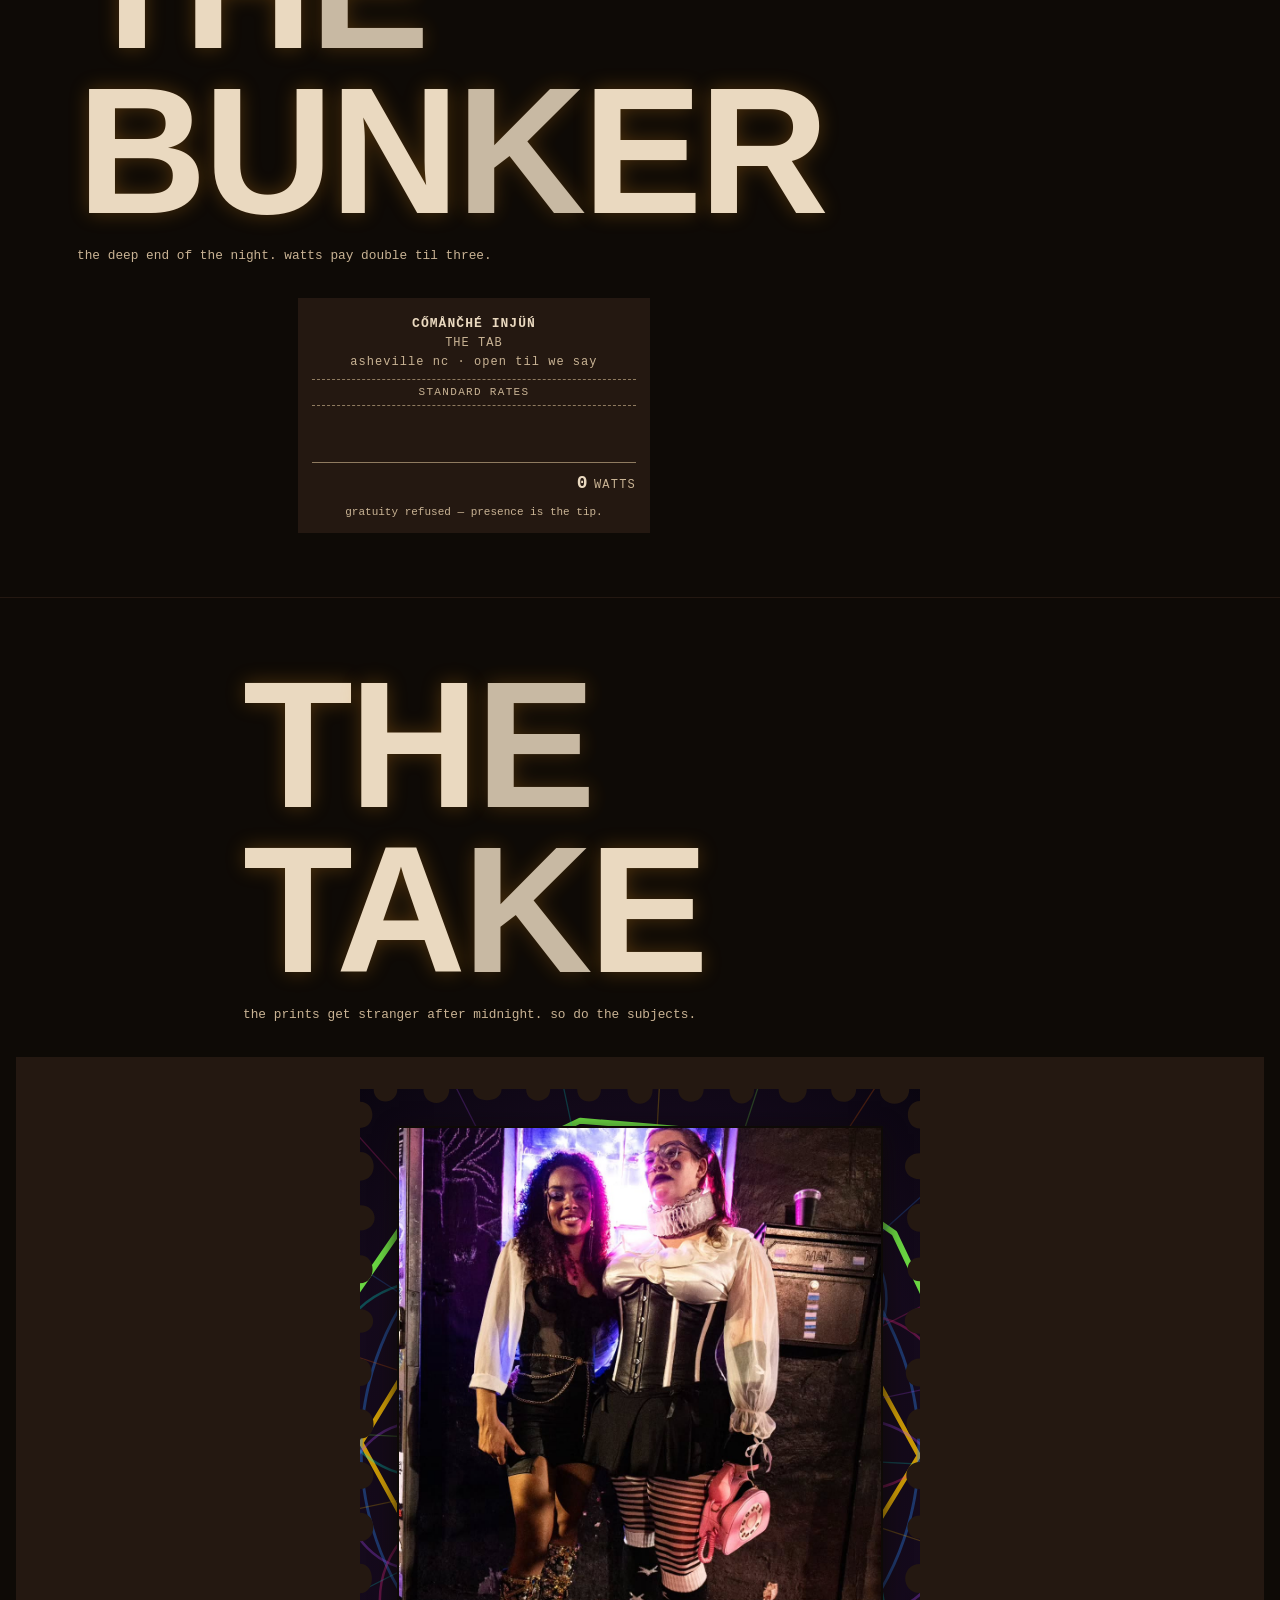
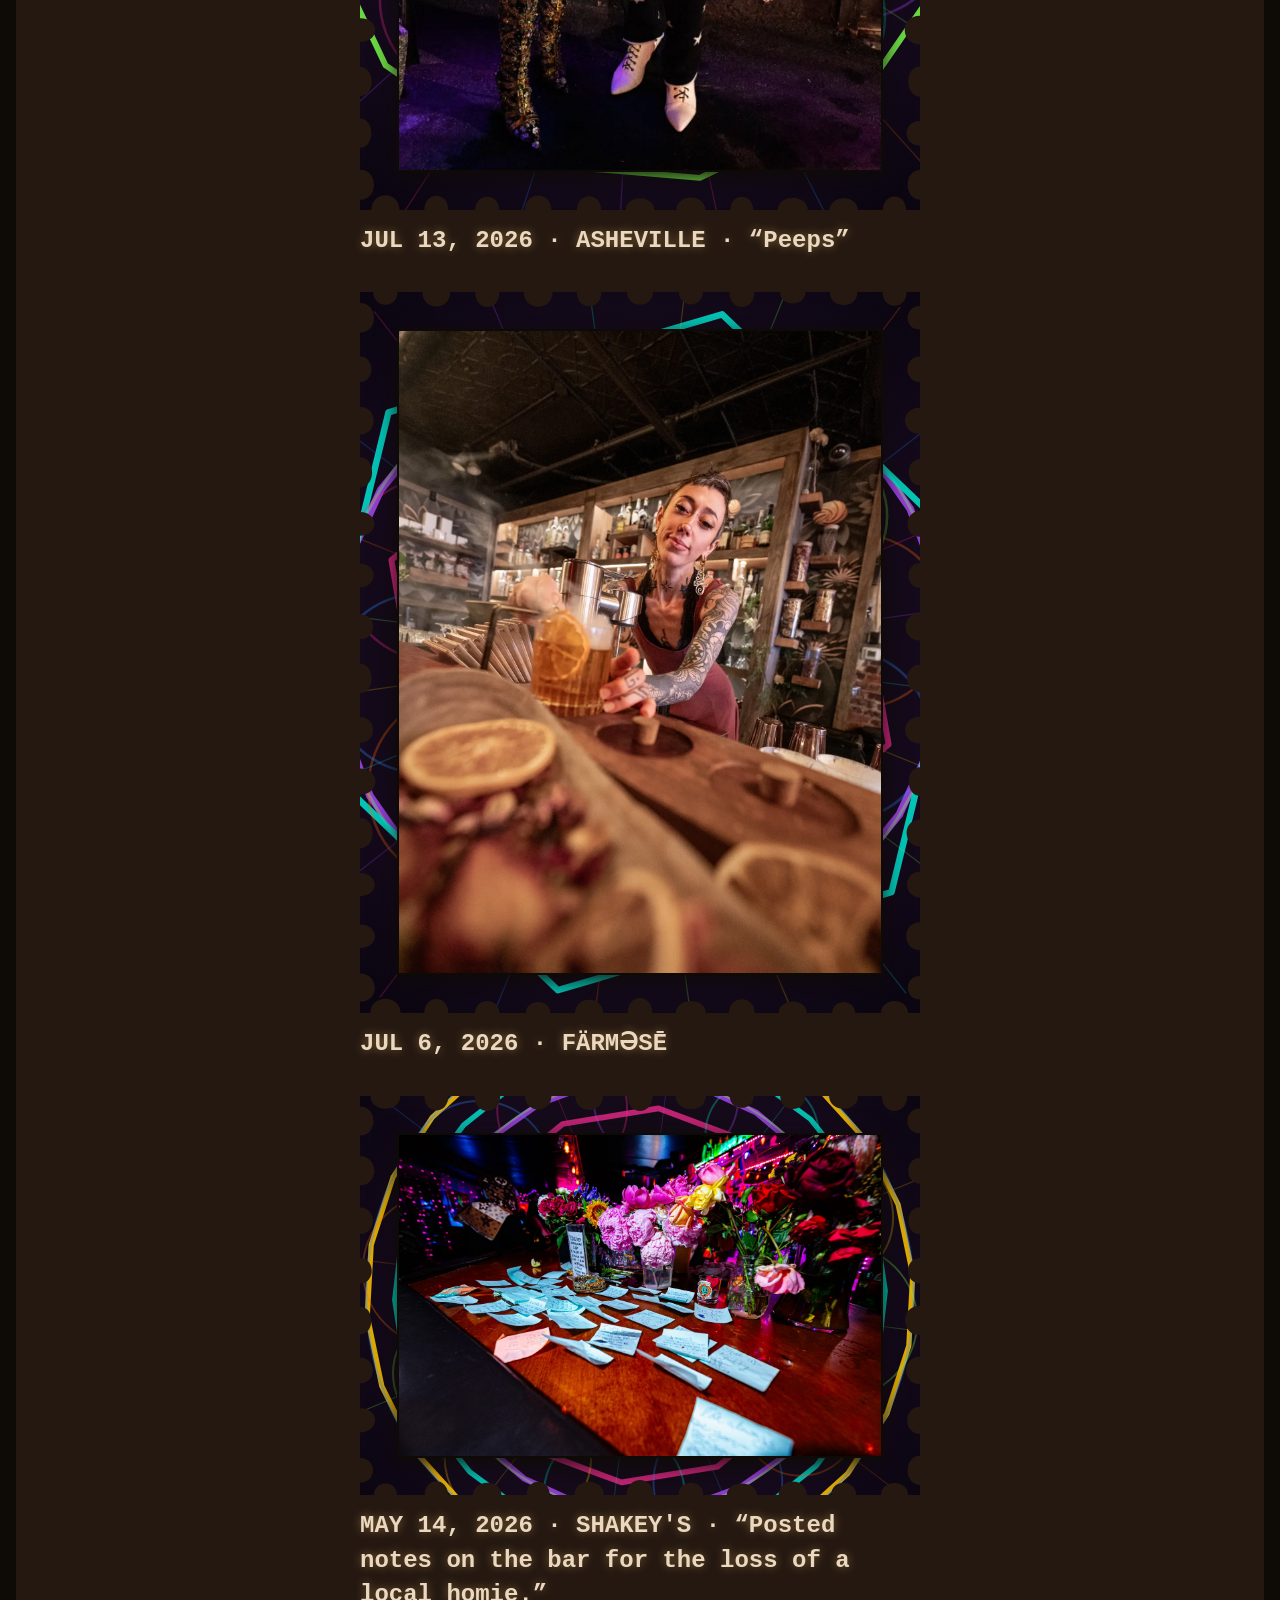
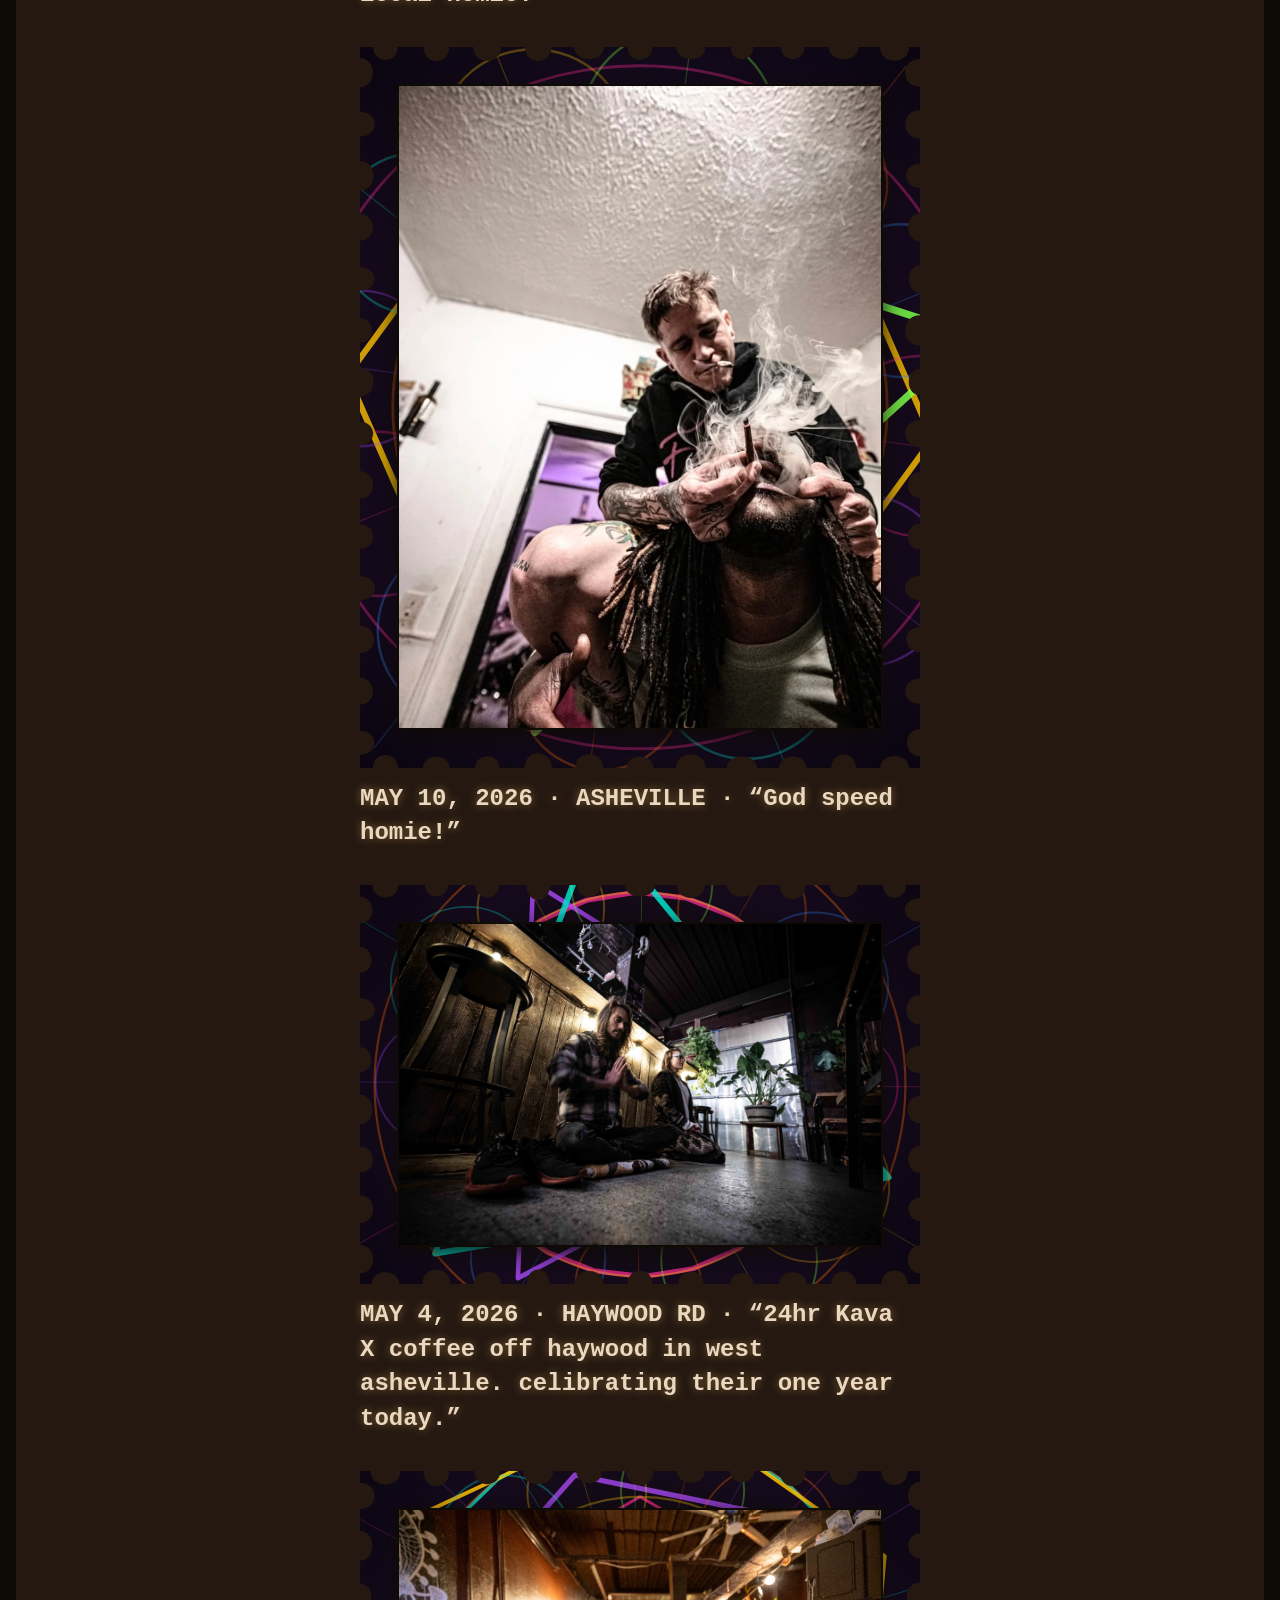
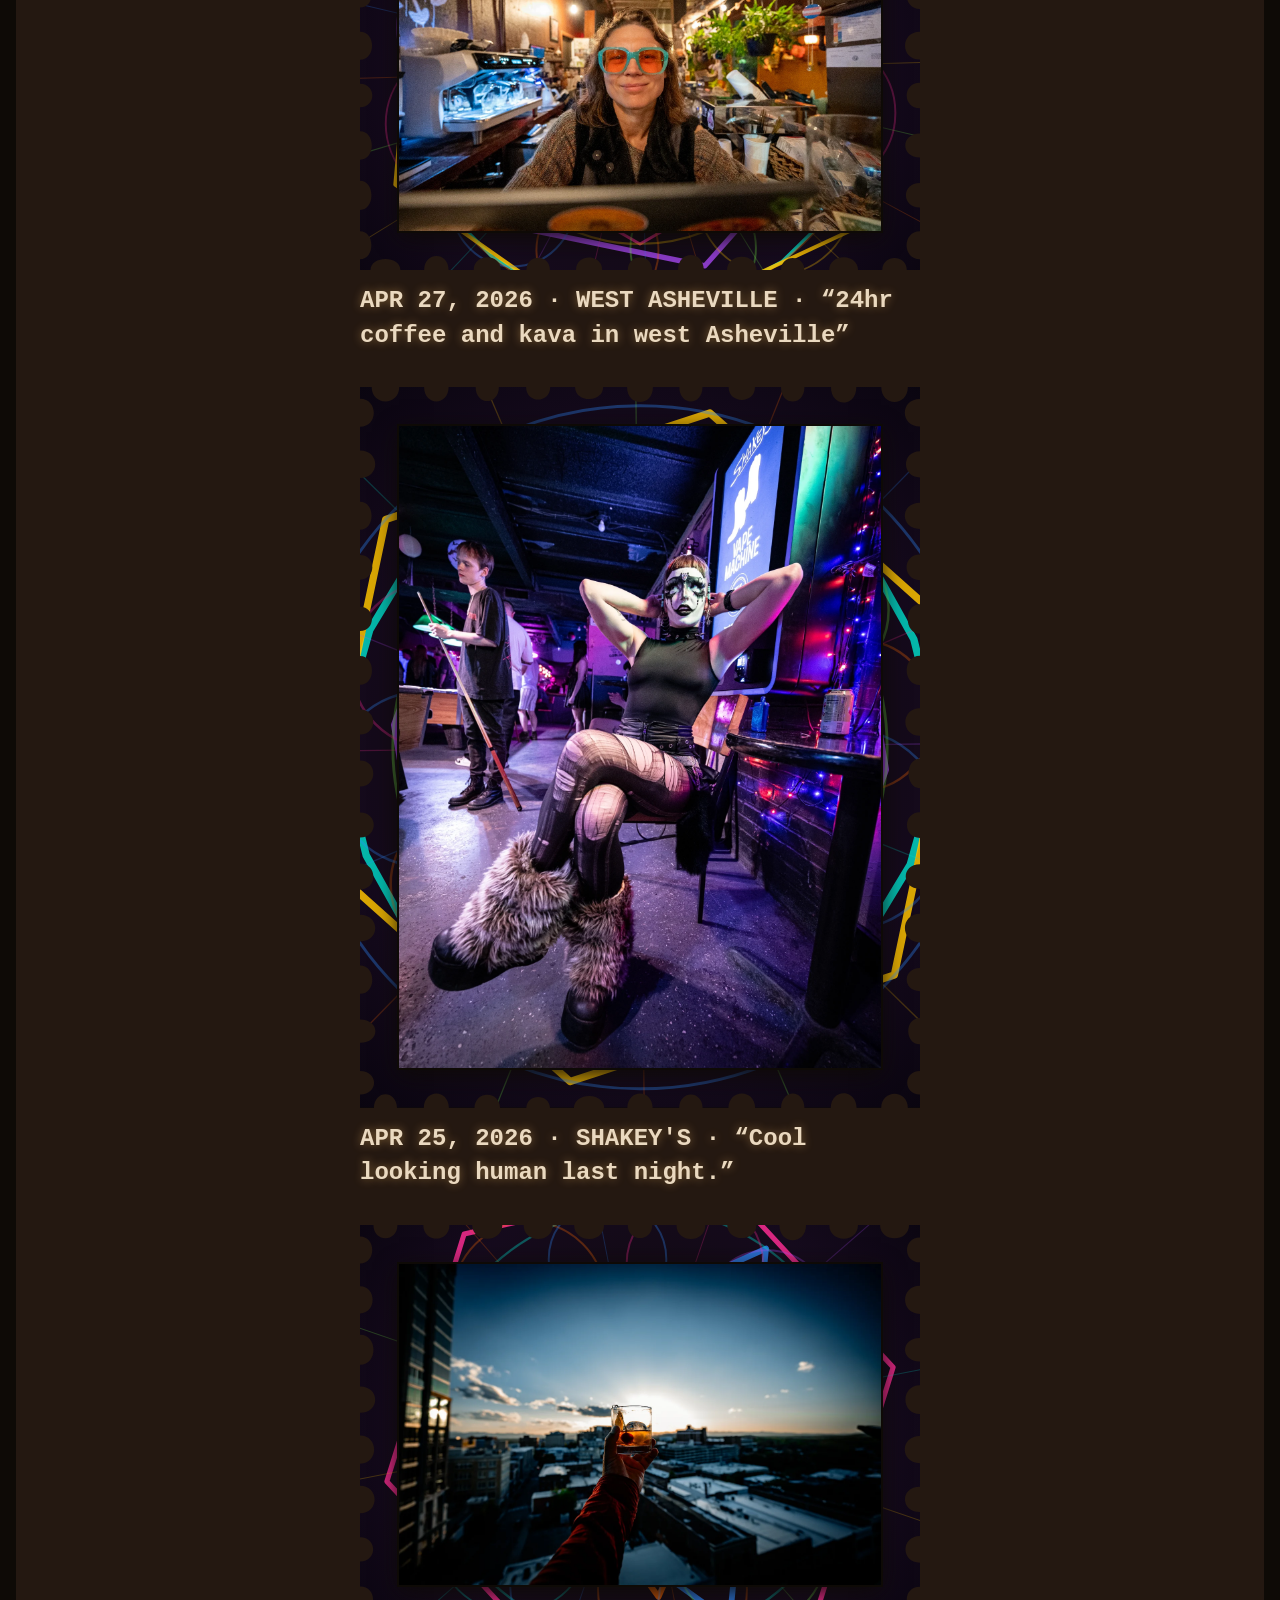
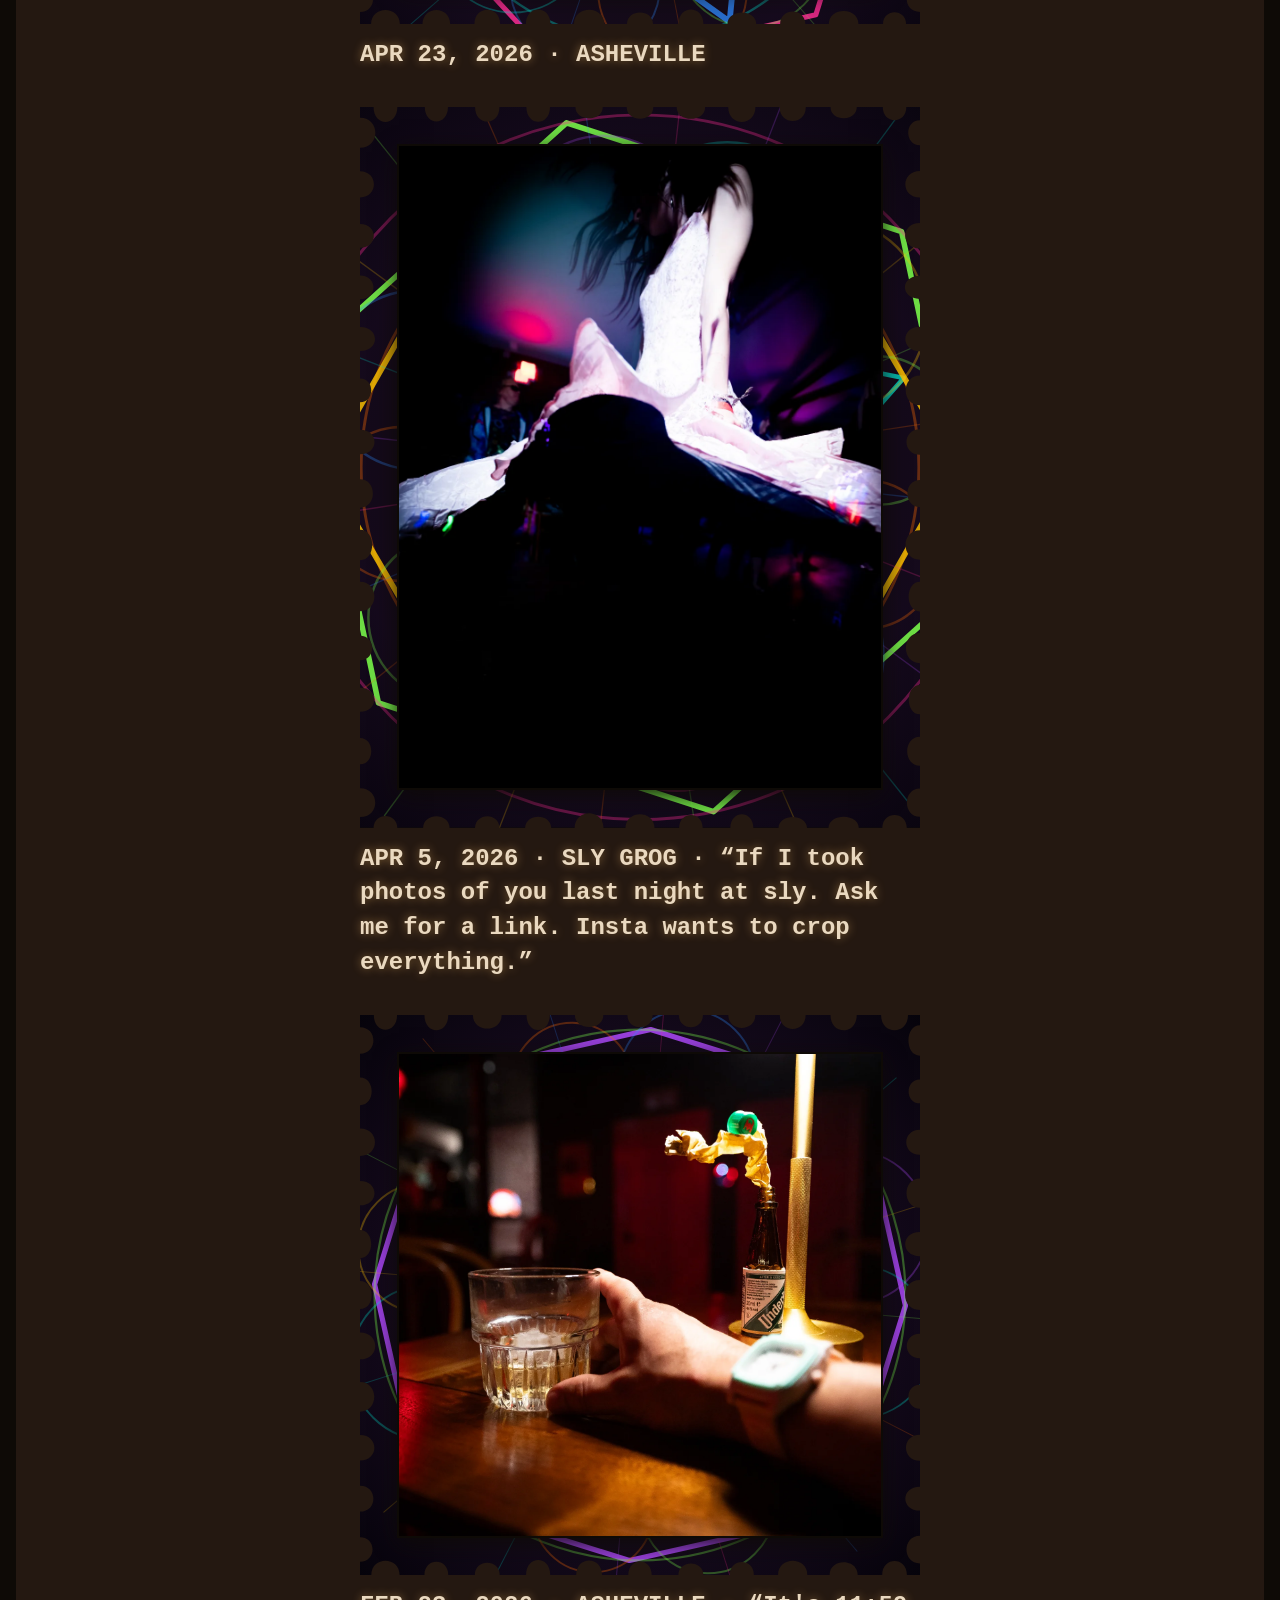
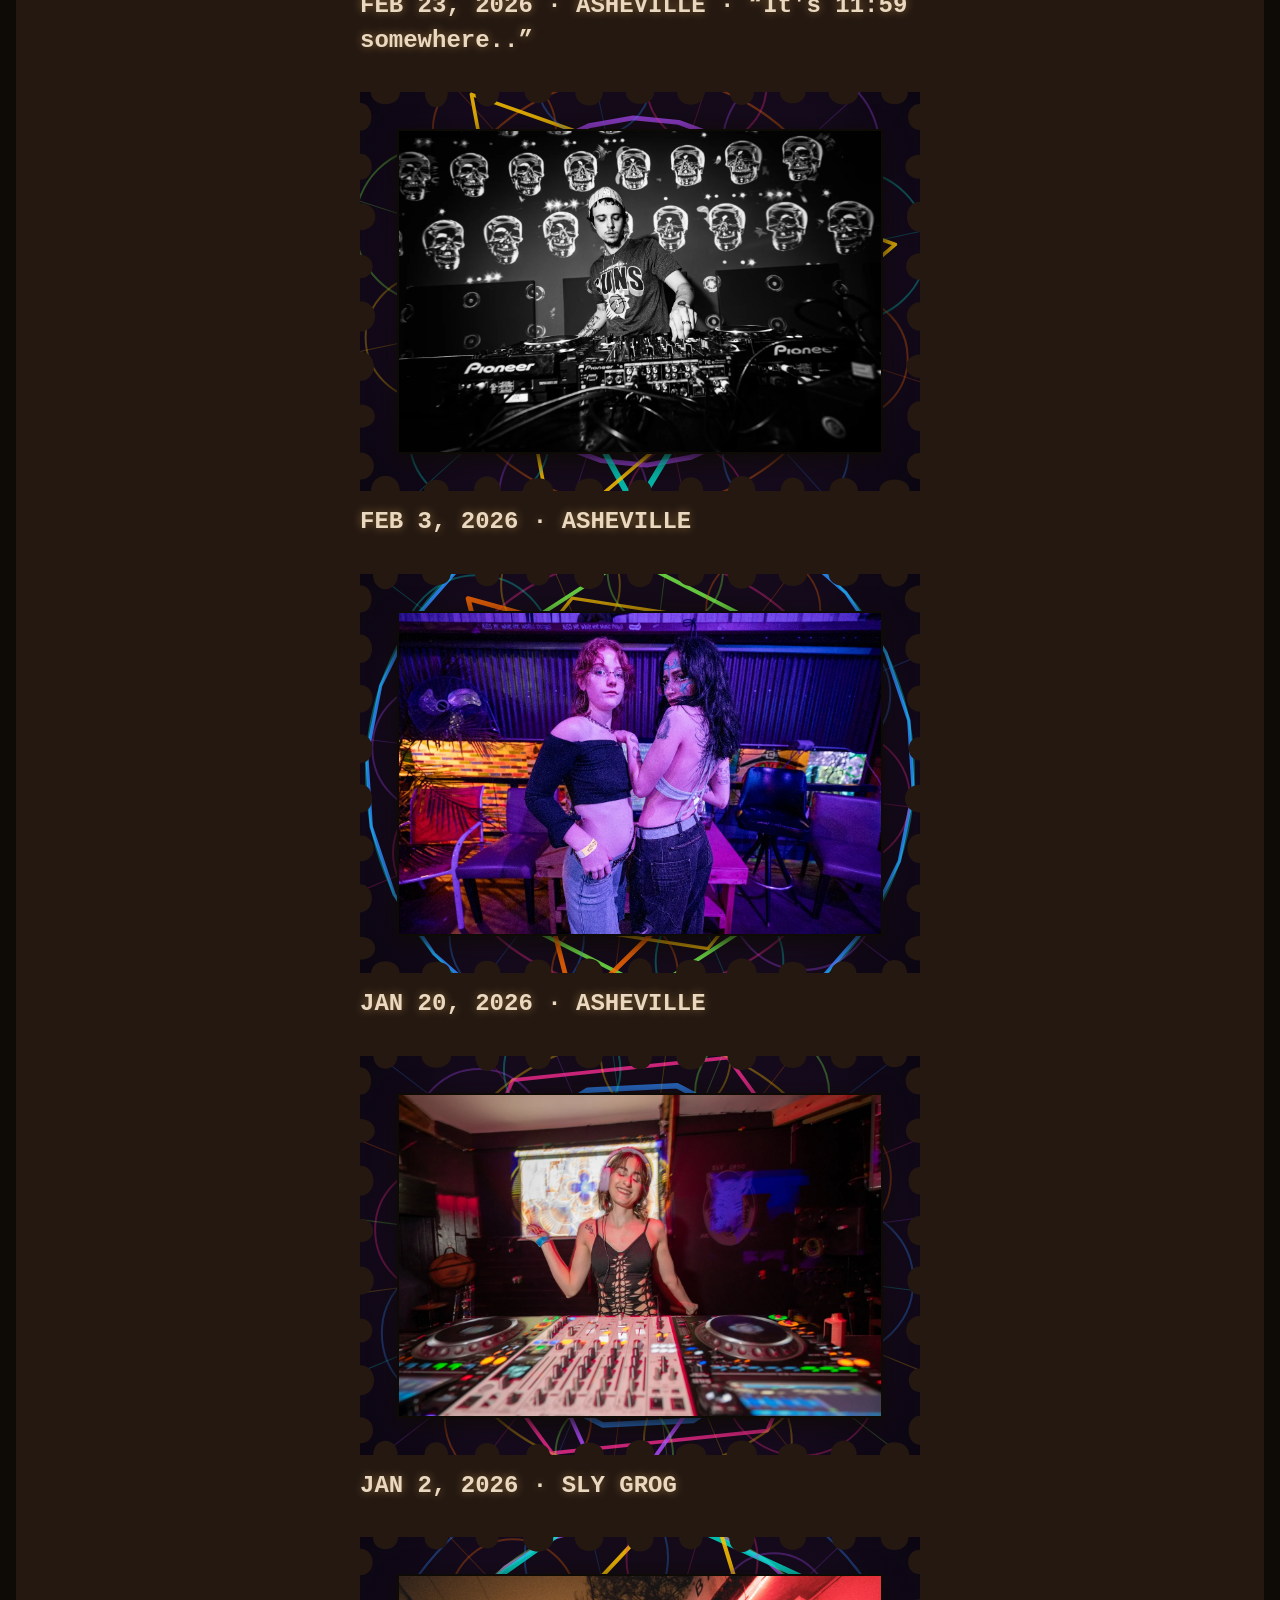
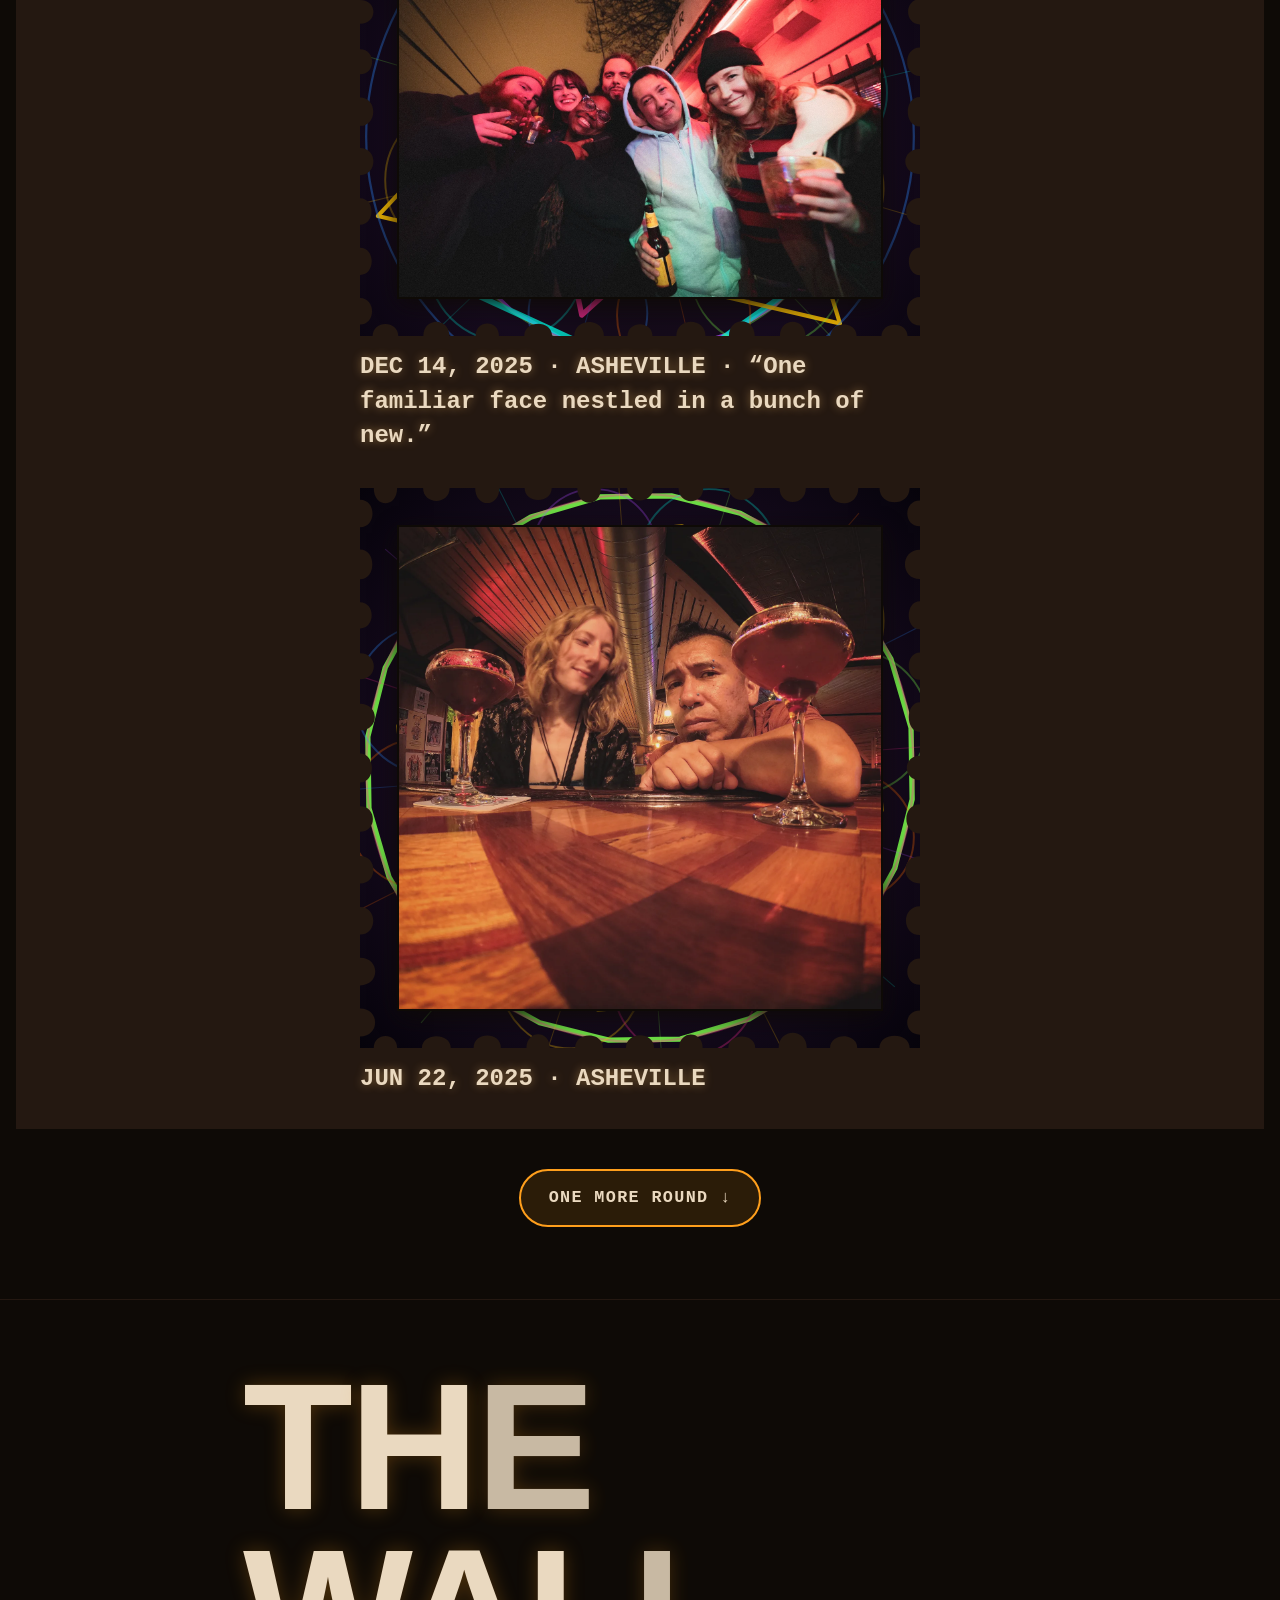
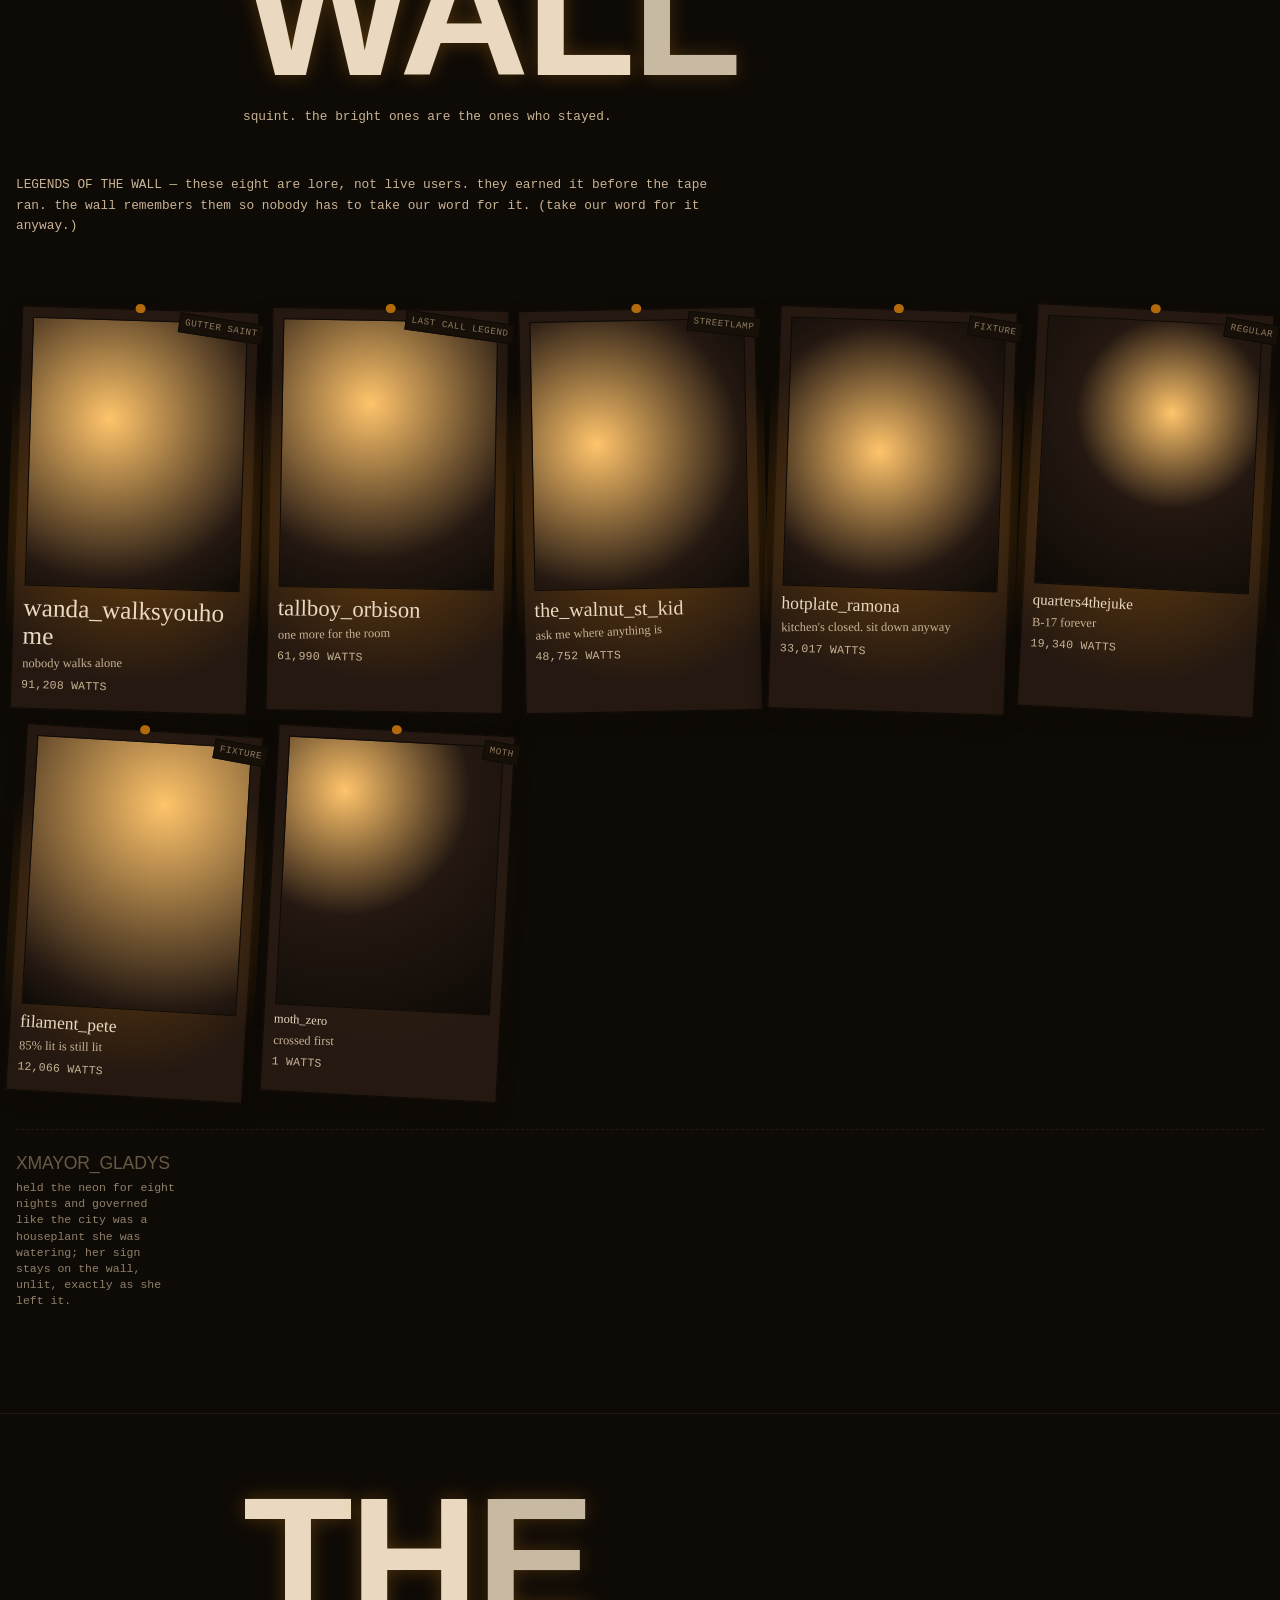
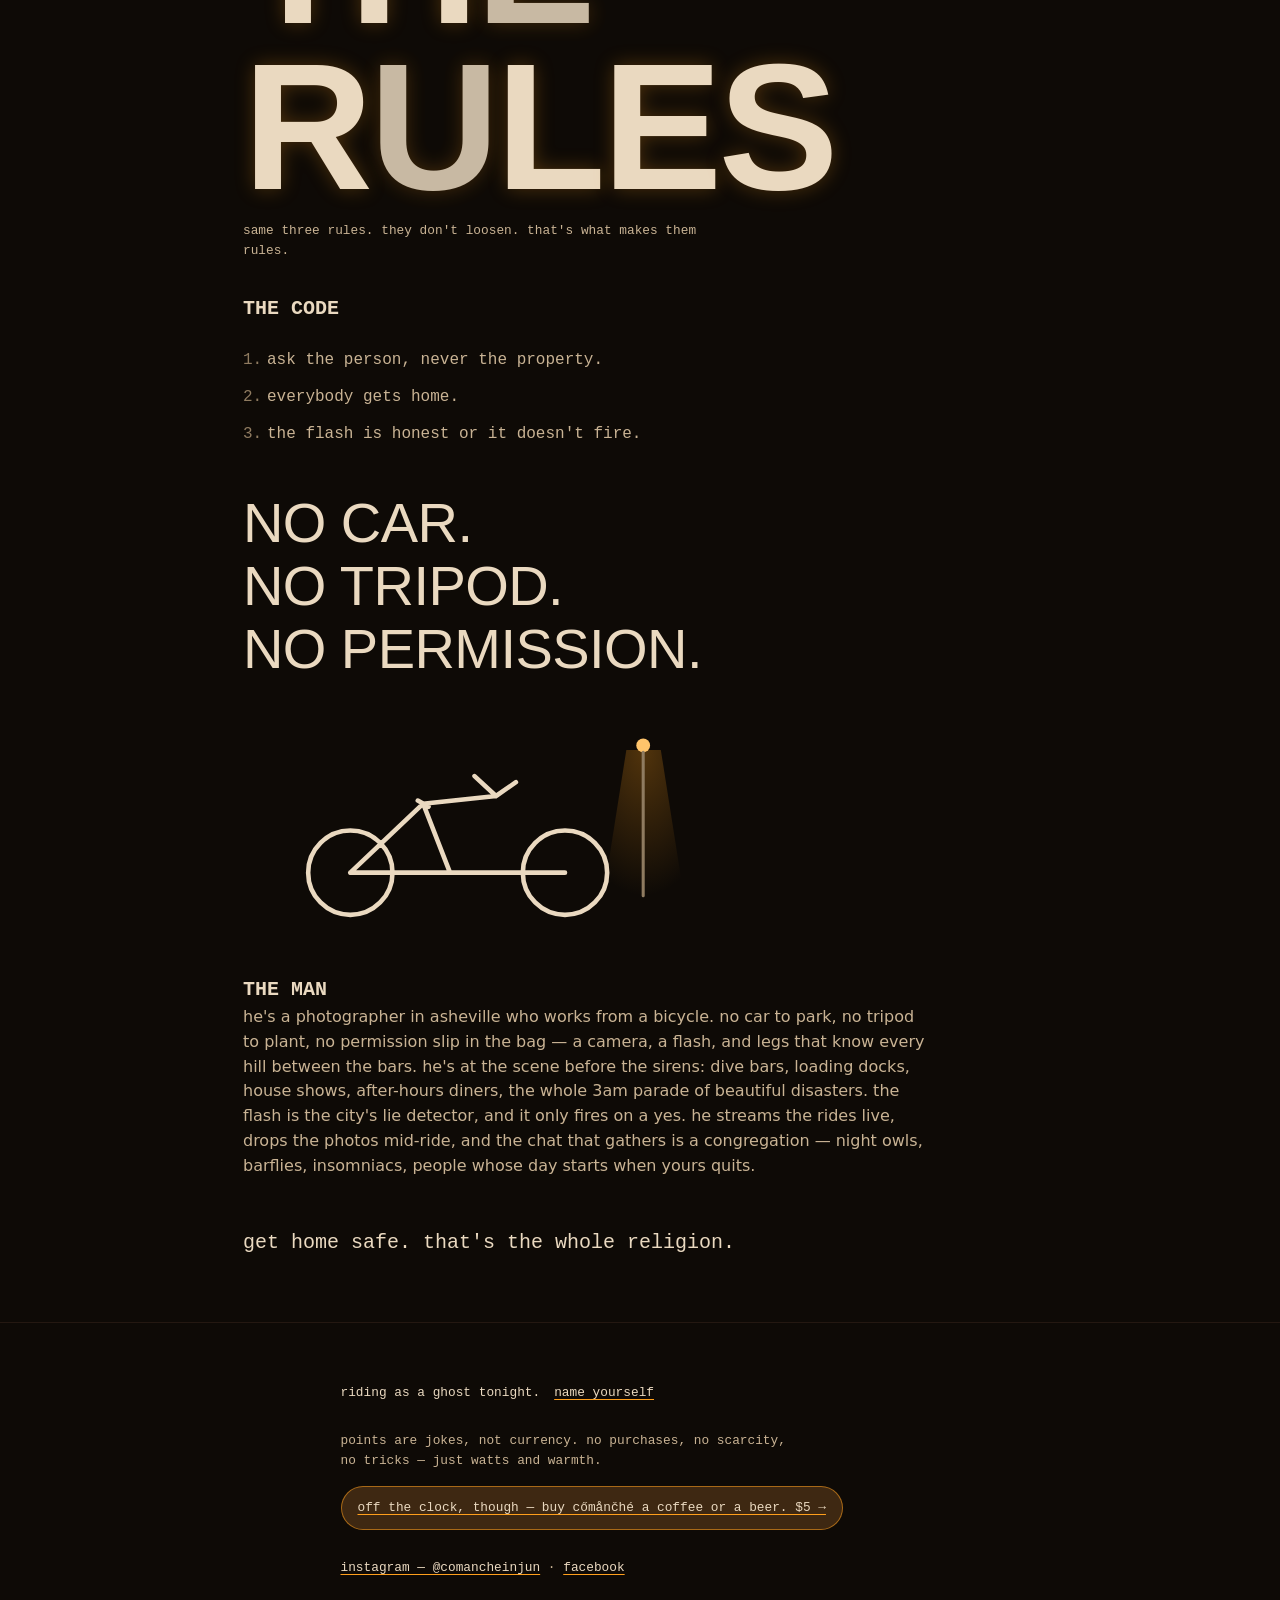
==== commit a1b23aba: "Add a tip jar: buy Comanche a coffee or beer for $5 (Cash App) 🤖 Generated with [Claude Code](https:" ====
--- a/index.html
+++ b/index.html
@@ -160,6 +160,9 @@
         <button type="button" id="footer-change-name" class="site-footer__change tap-target"></button>
       </p>
       <p id="footer-integrity" class="plate-sub"></p>
+      <p id="footer-tip-line" class="site-footer__tip-line" hidden>
+        <a id="footer-tip" class="site-footer__tip tap-target" href="#" target="_blank" rel="noopener"></a>
+      </p>
       <p>
         <a id="footer-instagram" href="#" class="tap-target" rel="noopener"></a>
         ·
--- a/css/base.css
+++ b/css/base.css
@@ -284,3 +284,36 @@
 }
 .site-footer__change:hover,
 .site-footer__change:focus-visible { color: var(--sodium); outline: none; }
+
+/* the tip jar — a warm sodium pill under the "points are jokes" line. The one
+   real-money door on the site, so it earns a little glow (links are a named
+   accent-law exception), but it stays a footer aside, never a hard sell. */
+.site-footer__tip-line {
+  margin: var(--space-4) 0;
+}
+.site-footer__tip {
+  display: inline-flex;
+  align-items: center;
+  gap: var(--space-2);
+  min-height: 44px;
+  padding: 8px 16px;
+  font-family: var(--font-mono);
+  font-size: var(--fs-sm);
+  color: var(--vapor); /* NOT the default footer-link underline — this is a pill */
+  text-decoration: none;
+  background: color-mix(in srgb, var(--sodium) 12%, var(--asphalt-raised));
+  border: 1px solid color-mix(in srgb, var(--sodium) 55%, transparent);
+  border-radius: var(--radius-full);
+  transition: background var(--dur-hover) var(--ease-standard),
+              border-color var(--dur-hover) var(--ease-standard);
+}
+.site-footer__tip:hover,
+.site-footer__tip:focus-visible {
+  color: var(--vapor);
+  background: color-mix(in srgb, var(--sodium) 22%, var(--asphalt-raised));
+  border-color: var(--sodium);
+  outline: none;
+}
+@media (prefers-reduced-motion: reduce) {
+  .site-footer__tip { transition: none; }
+}
--- a/css/hero.css
+++ b/css/hero.css
@@ -170,6 +170,10 @@
   left: 16px;
   right: 16px;
   bottom: 84px; /* riding just above the waterline */
+  /* the tagline lives here now — reserve ~200px on the right for the OSD so the
+     two never collide on any phone width (constant ~34px gap). Desktop's
+     max-width:46% overrides this in the >=768px block below. */
+  max-width: calc(100vw - 200px);
   pointer-events: none;
   font-family: ui-monospace, "Cascadia Mono", Consolas, Menlo, "Roboto Mono",
     "Courier New", monospace;
@@ -179,7 +183,6 @@
 }
 
 .route-hint { margin: 0 0 4px; }
-.route-hint--hold { color: var(--vapor-dim); } /* real hint copy — see .route-osd__ghost note above */
 
 /* -------------------------------------------------- sr-only drop ledger */
 /* aria.heroCanvas promises every drop is also text — this is that text. */
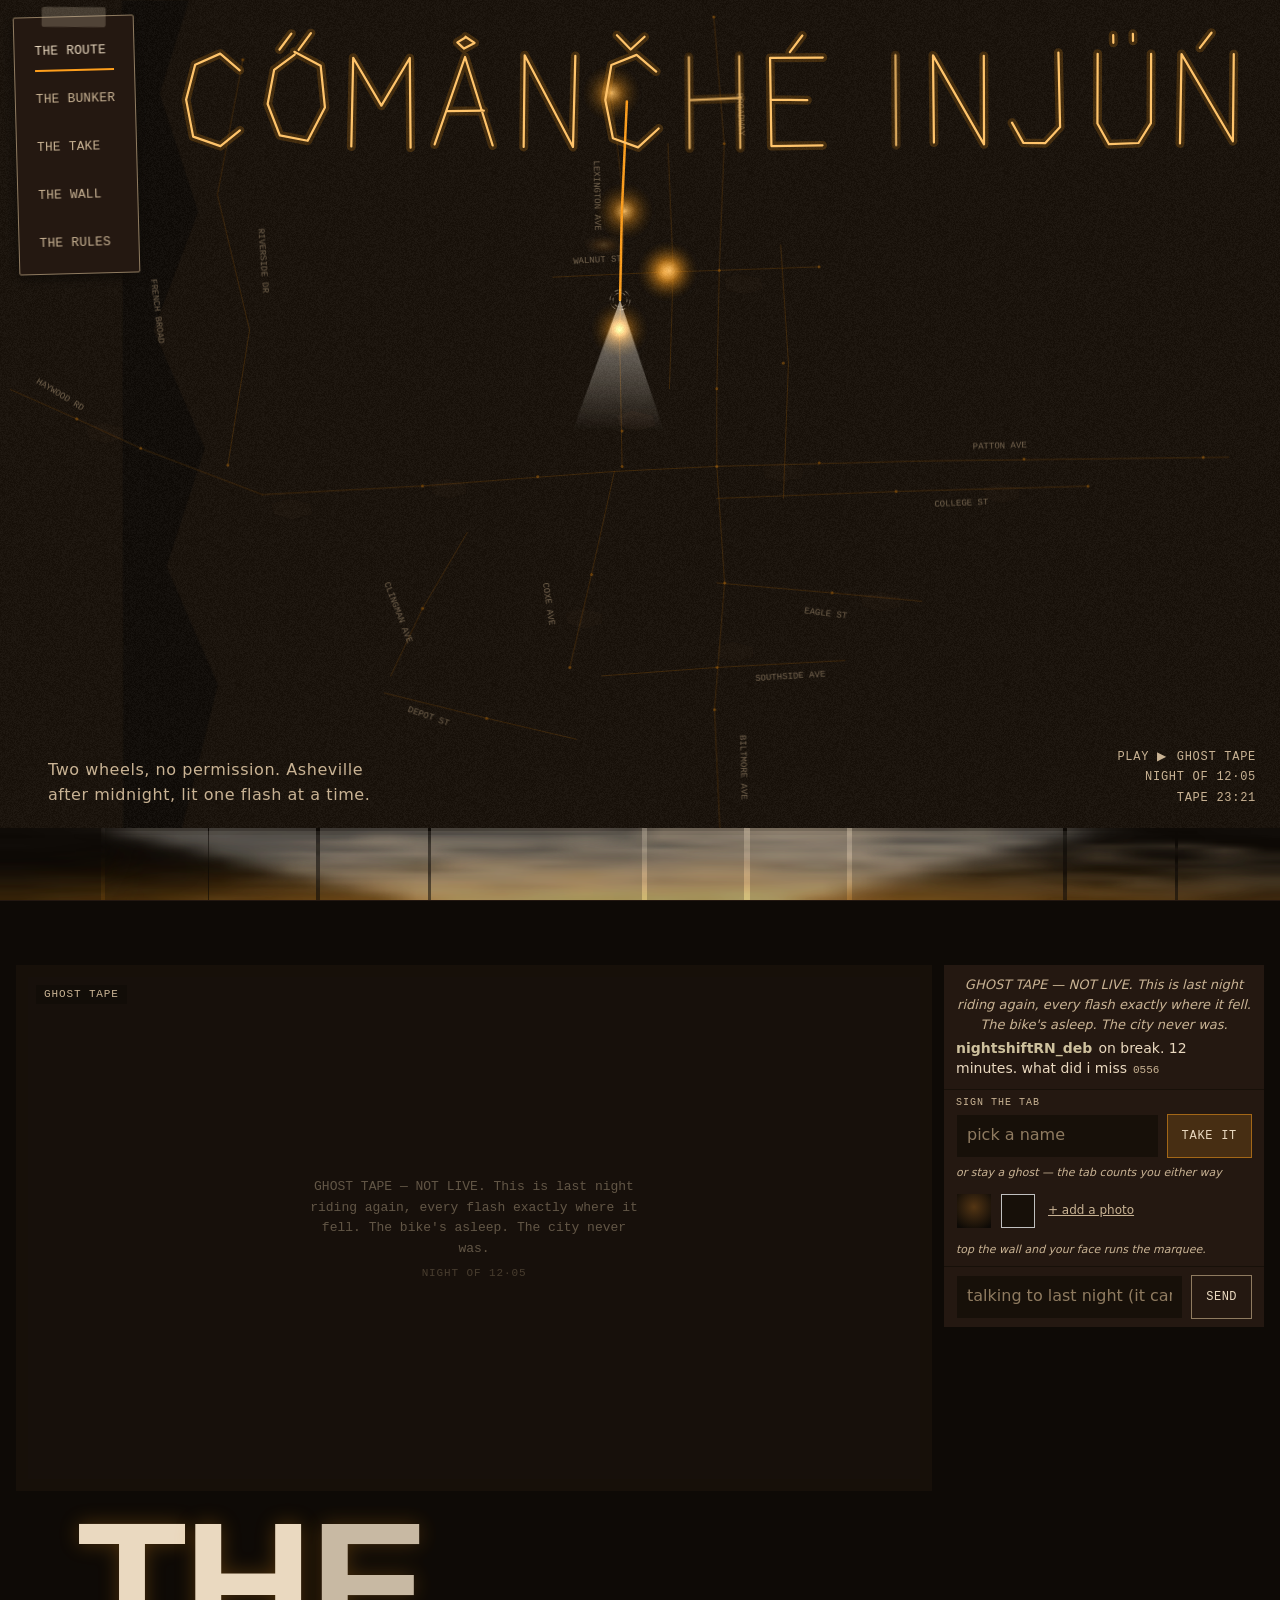
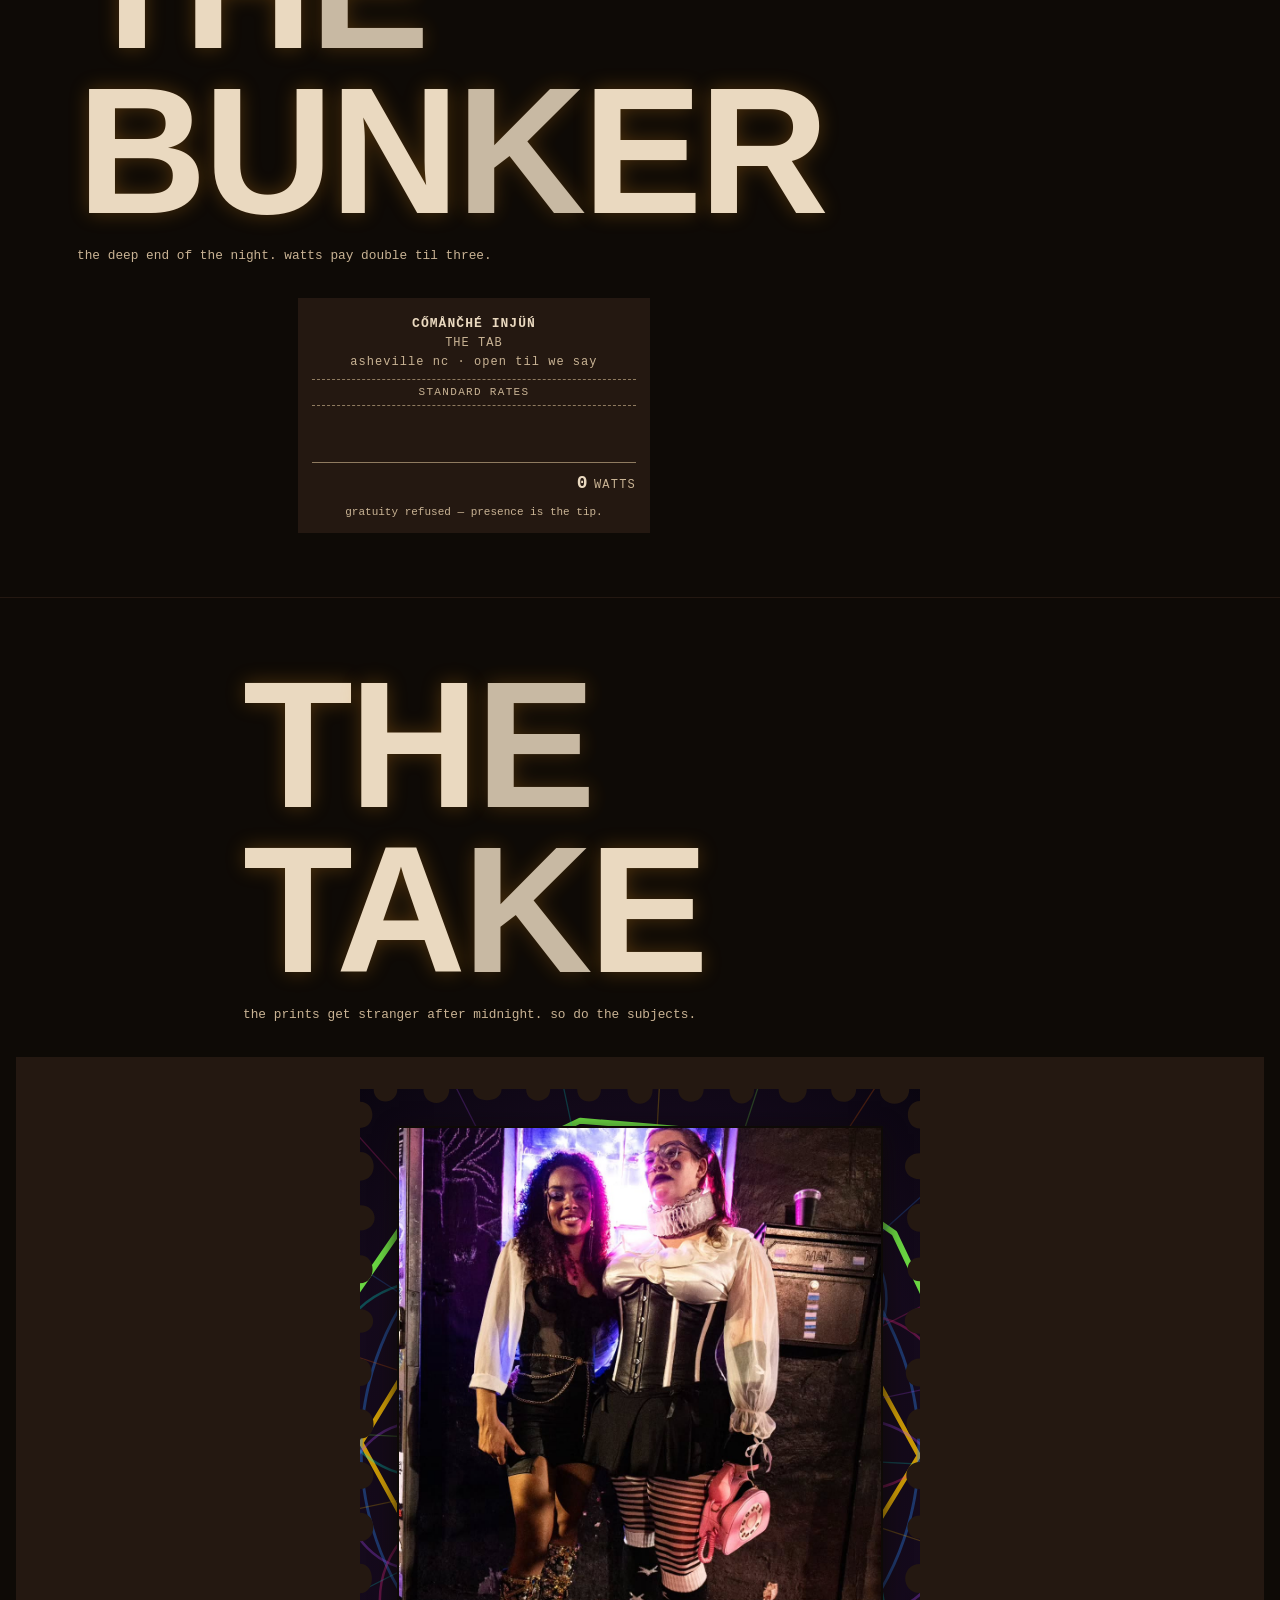
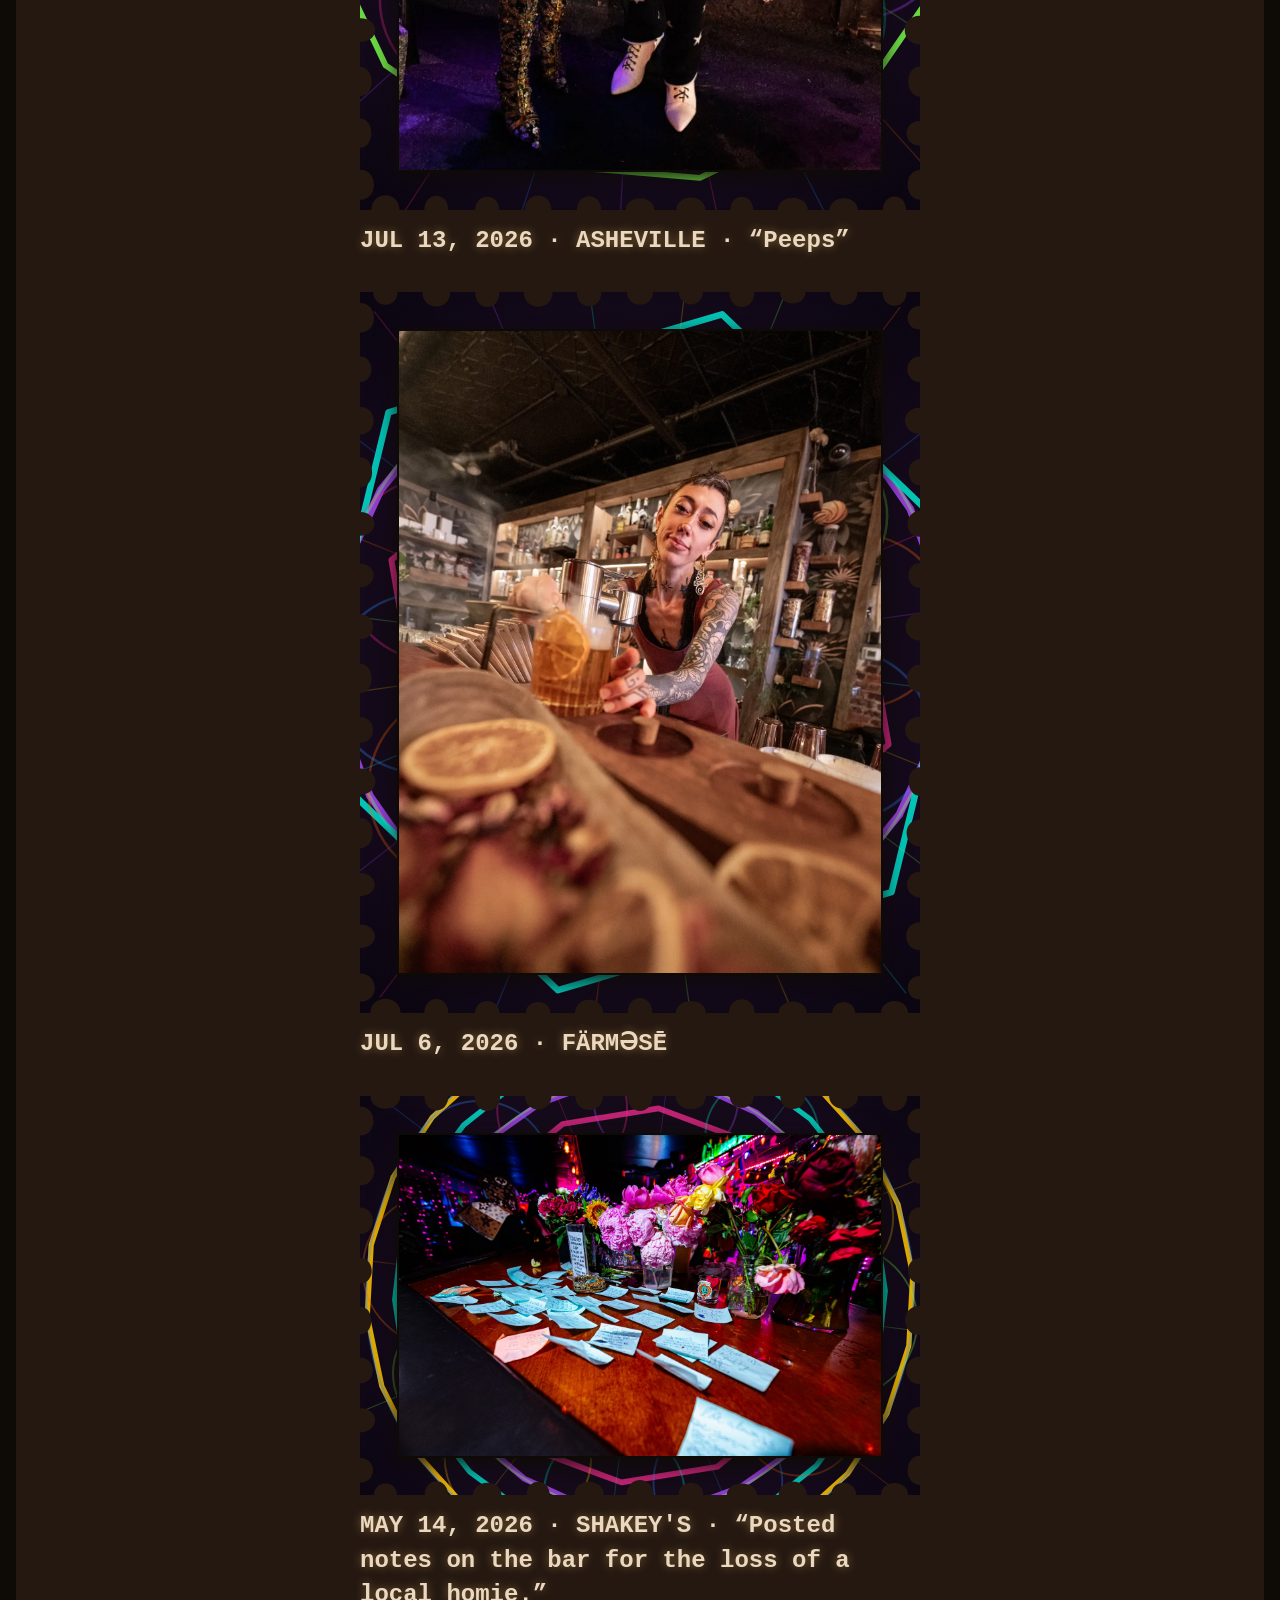
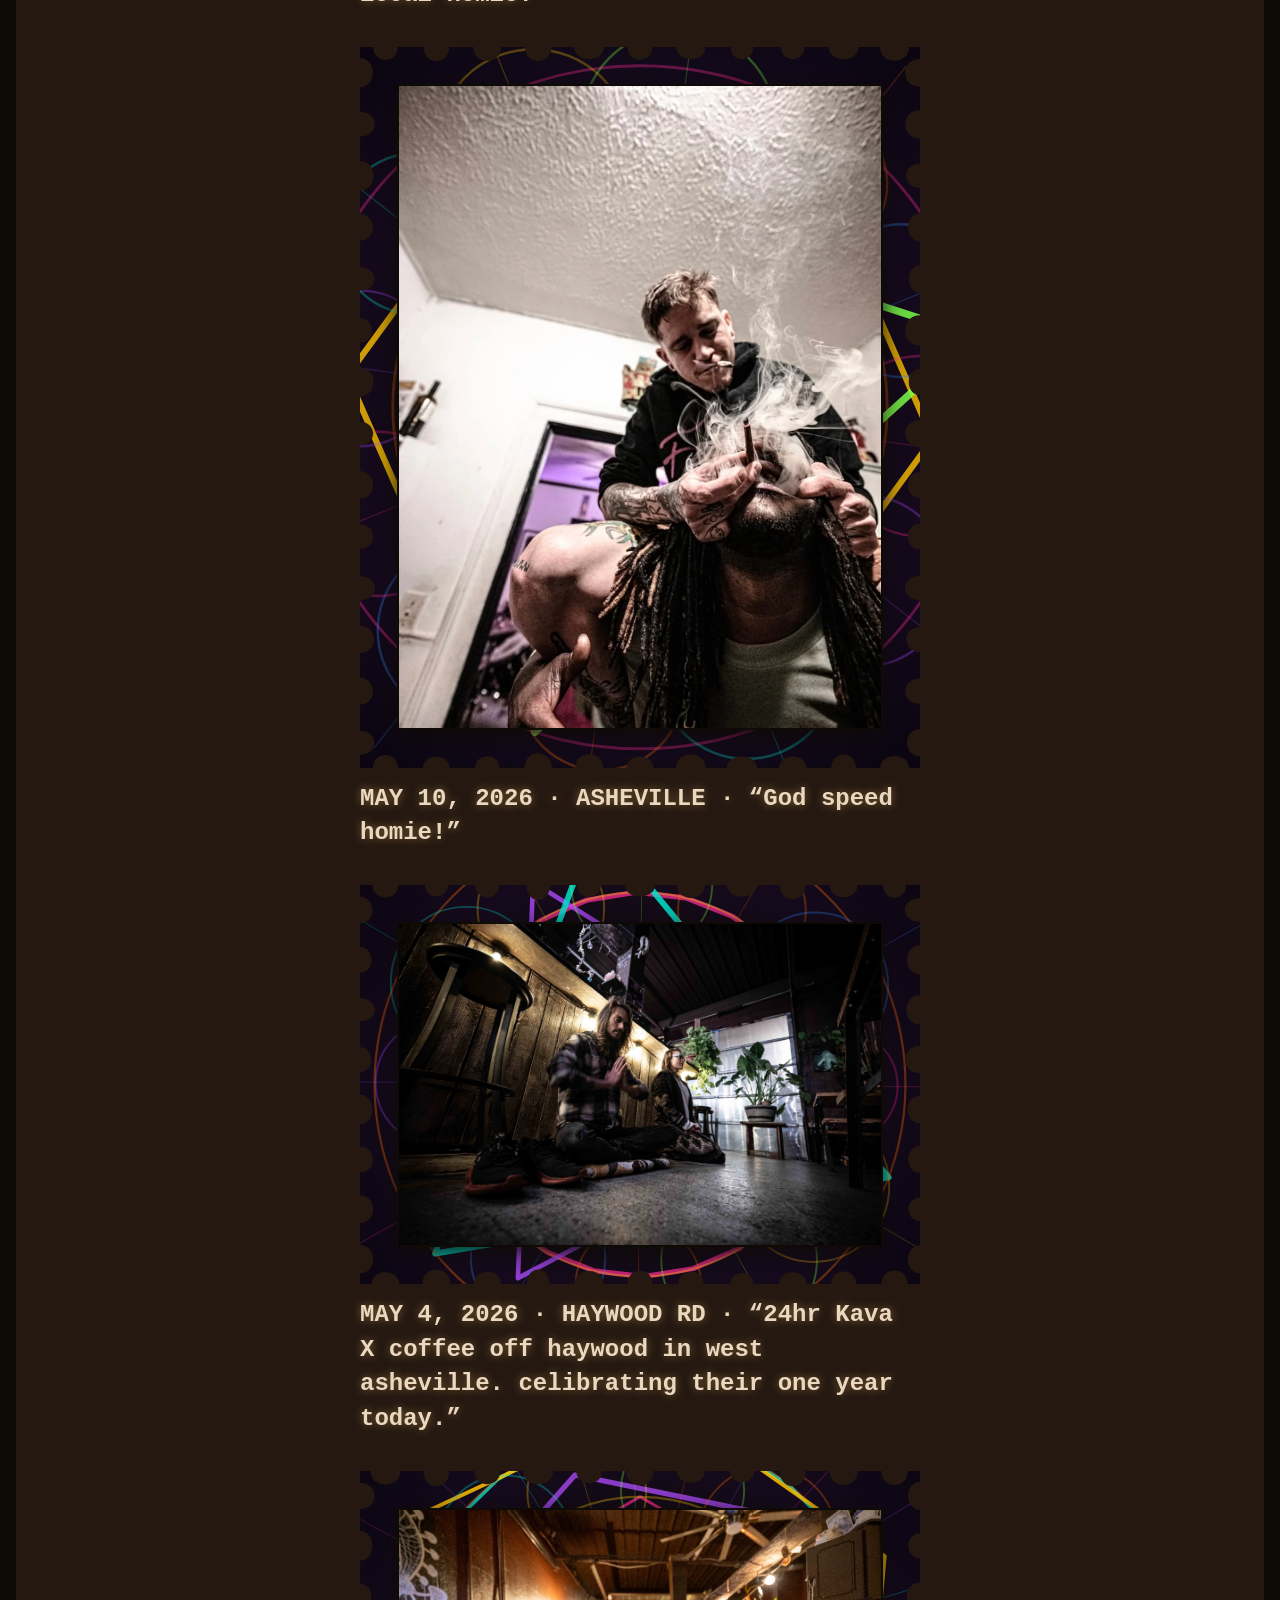
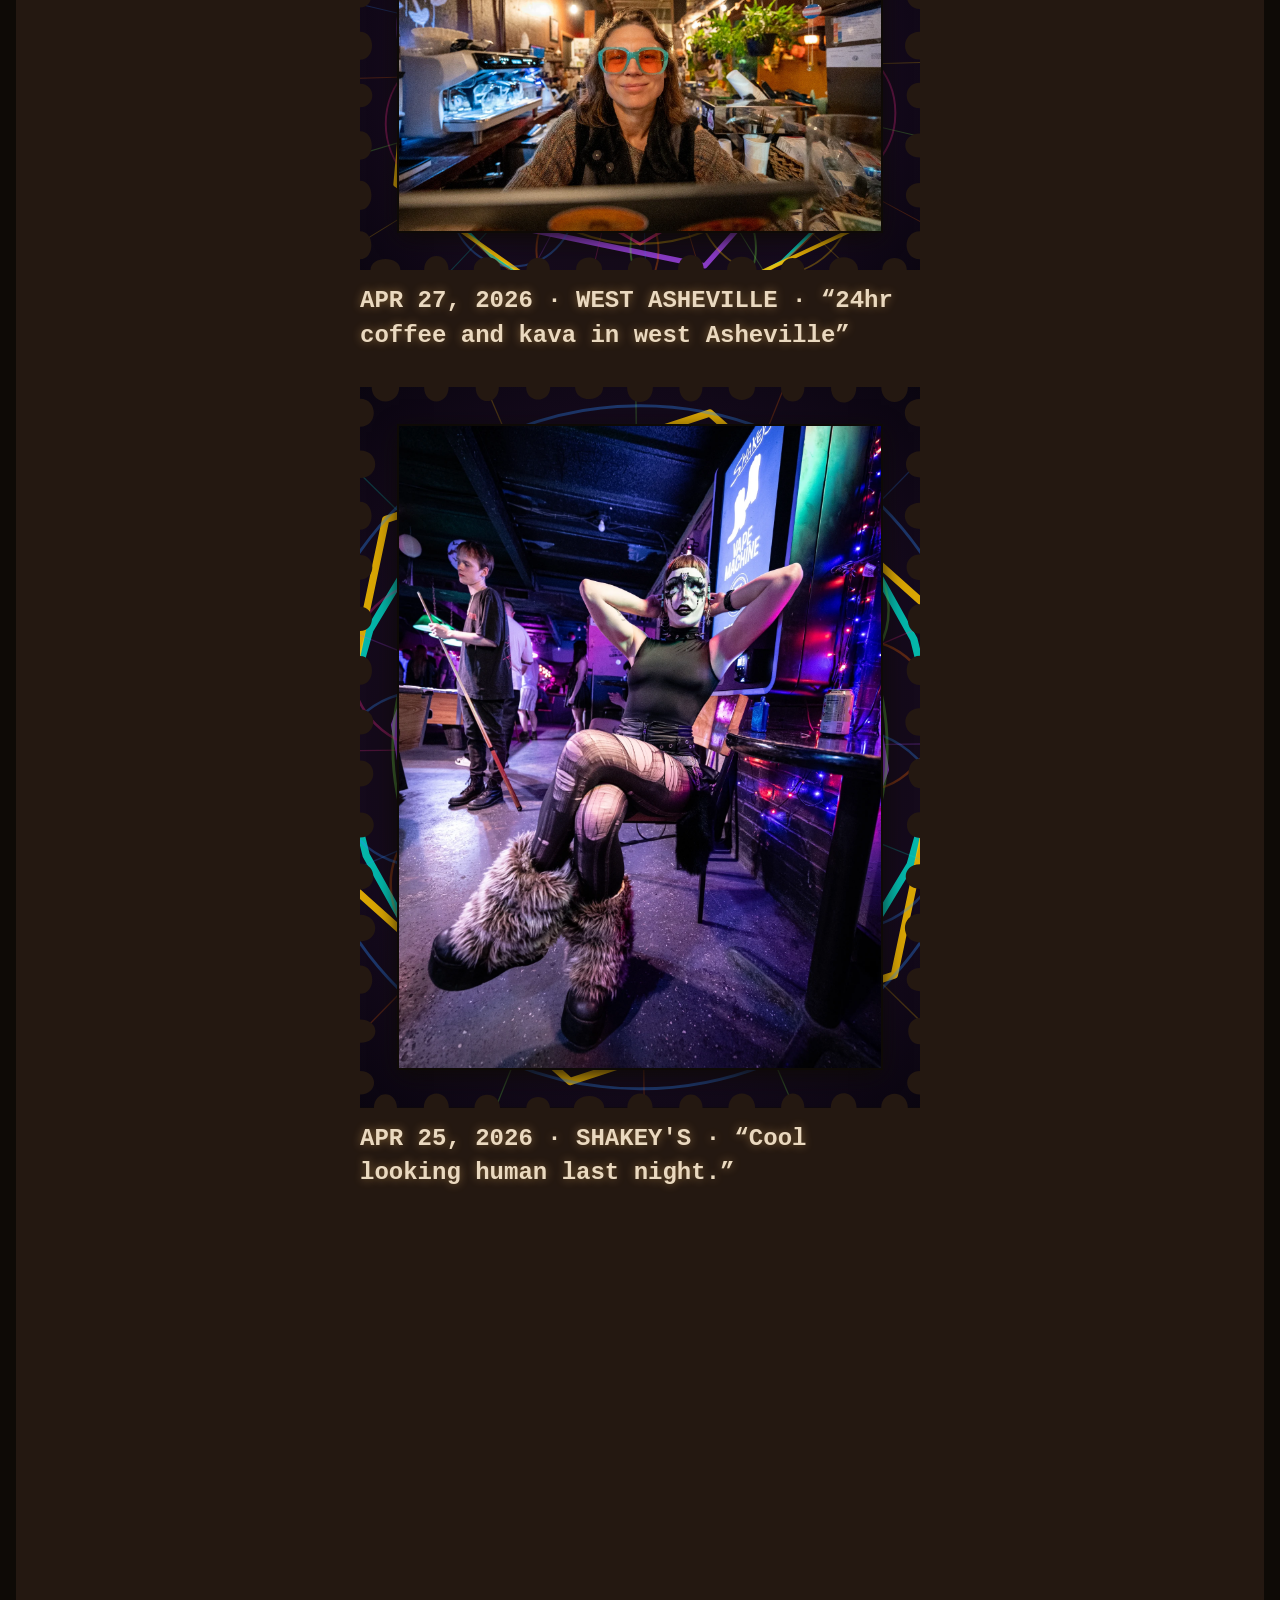
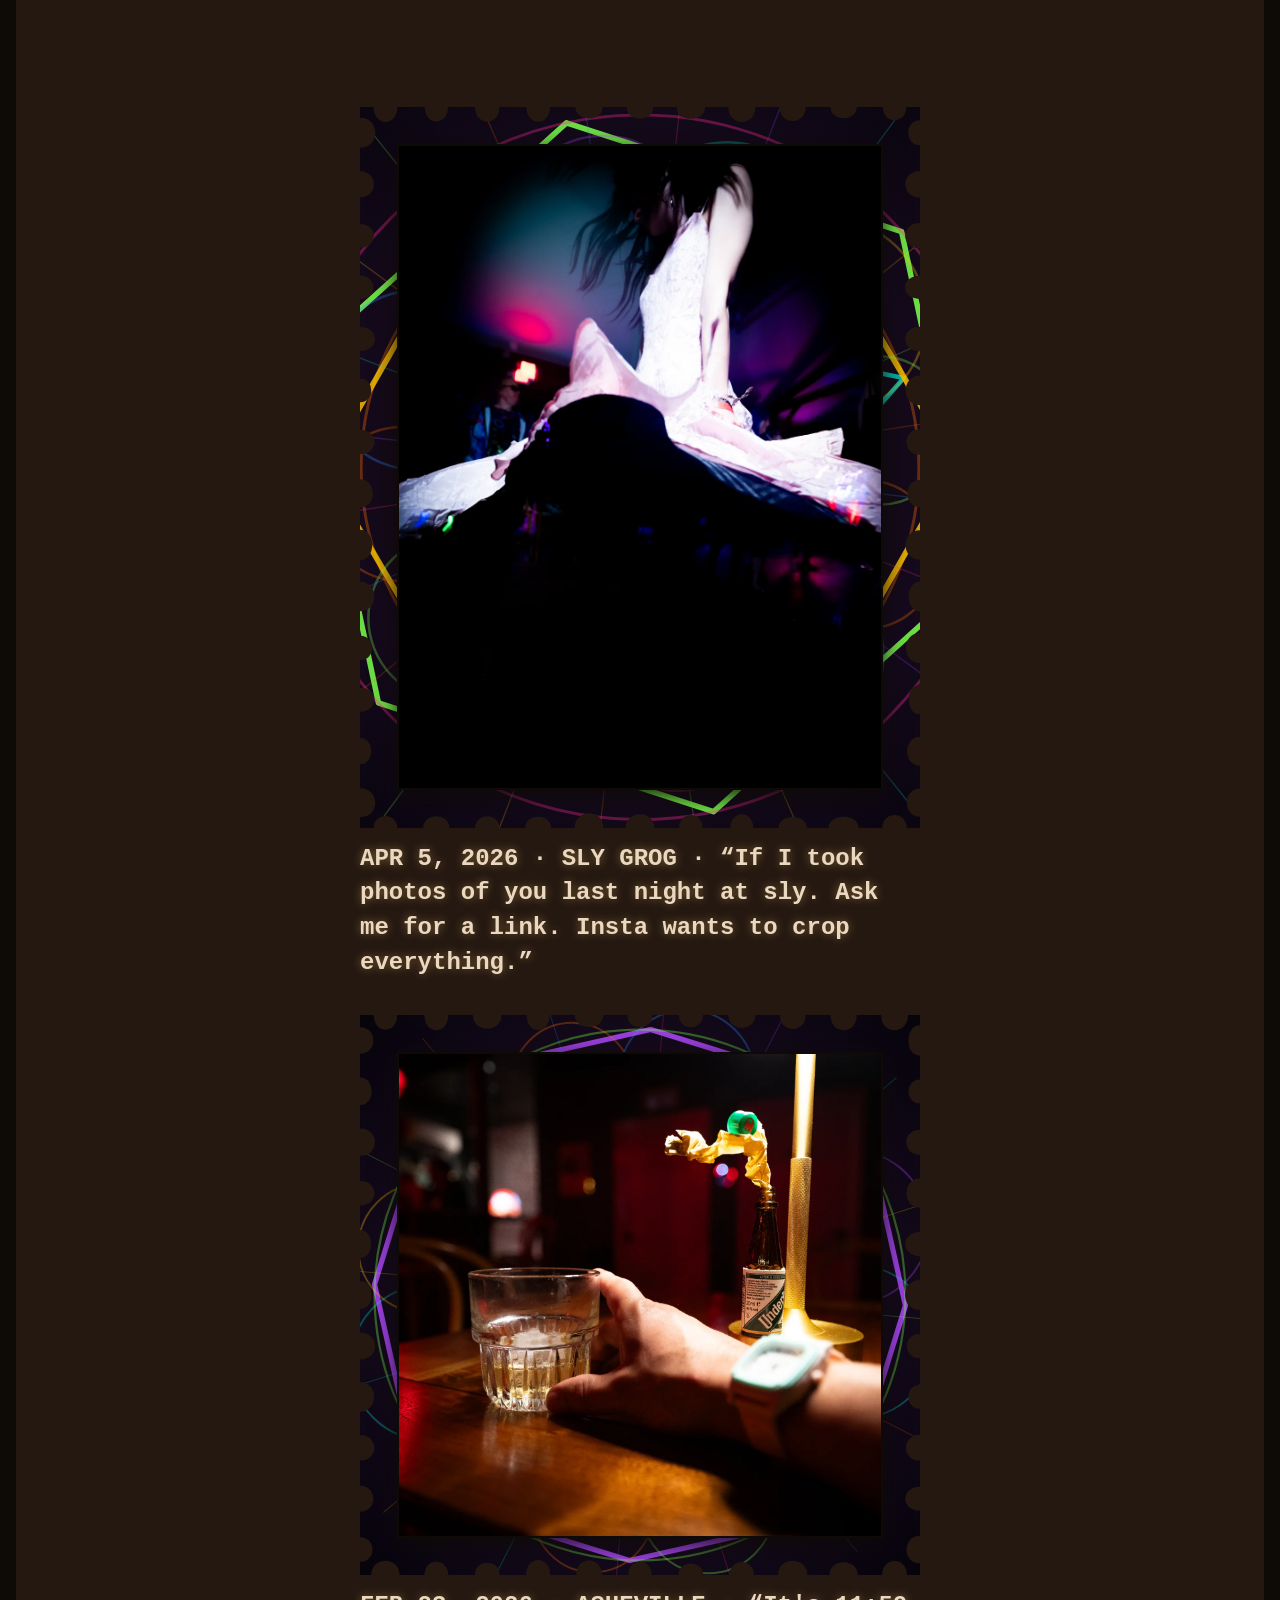
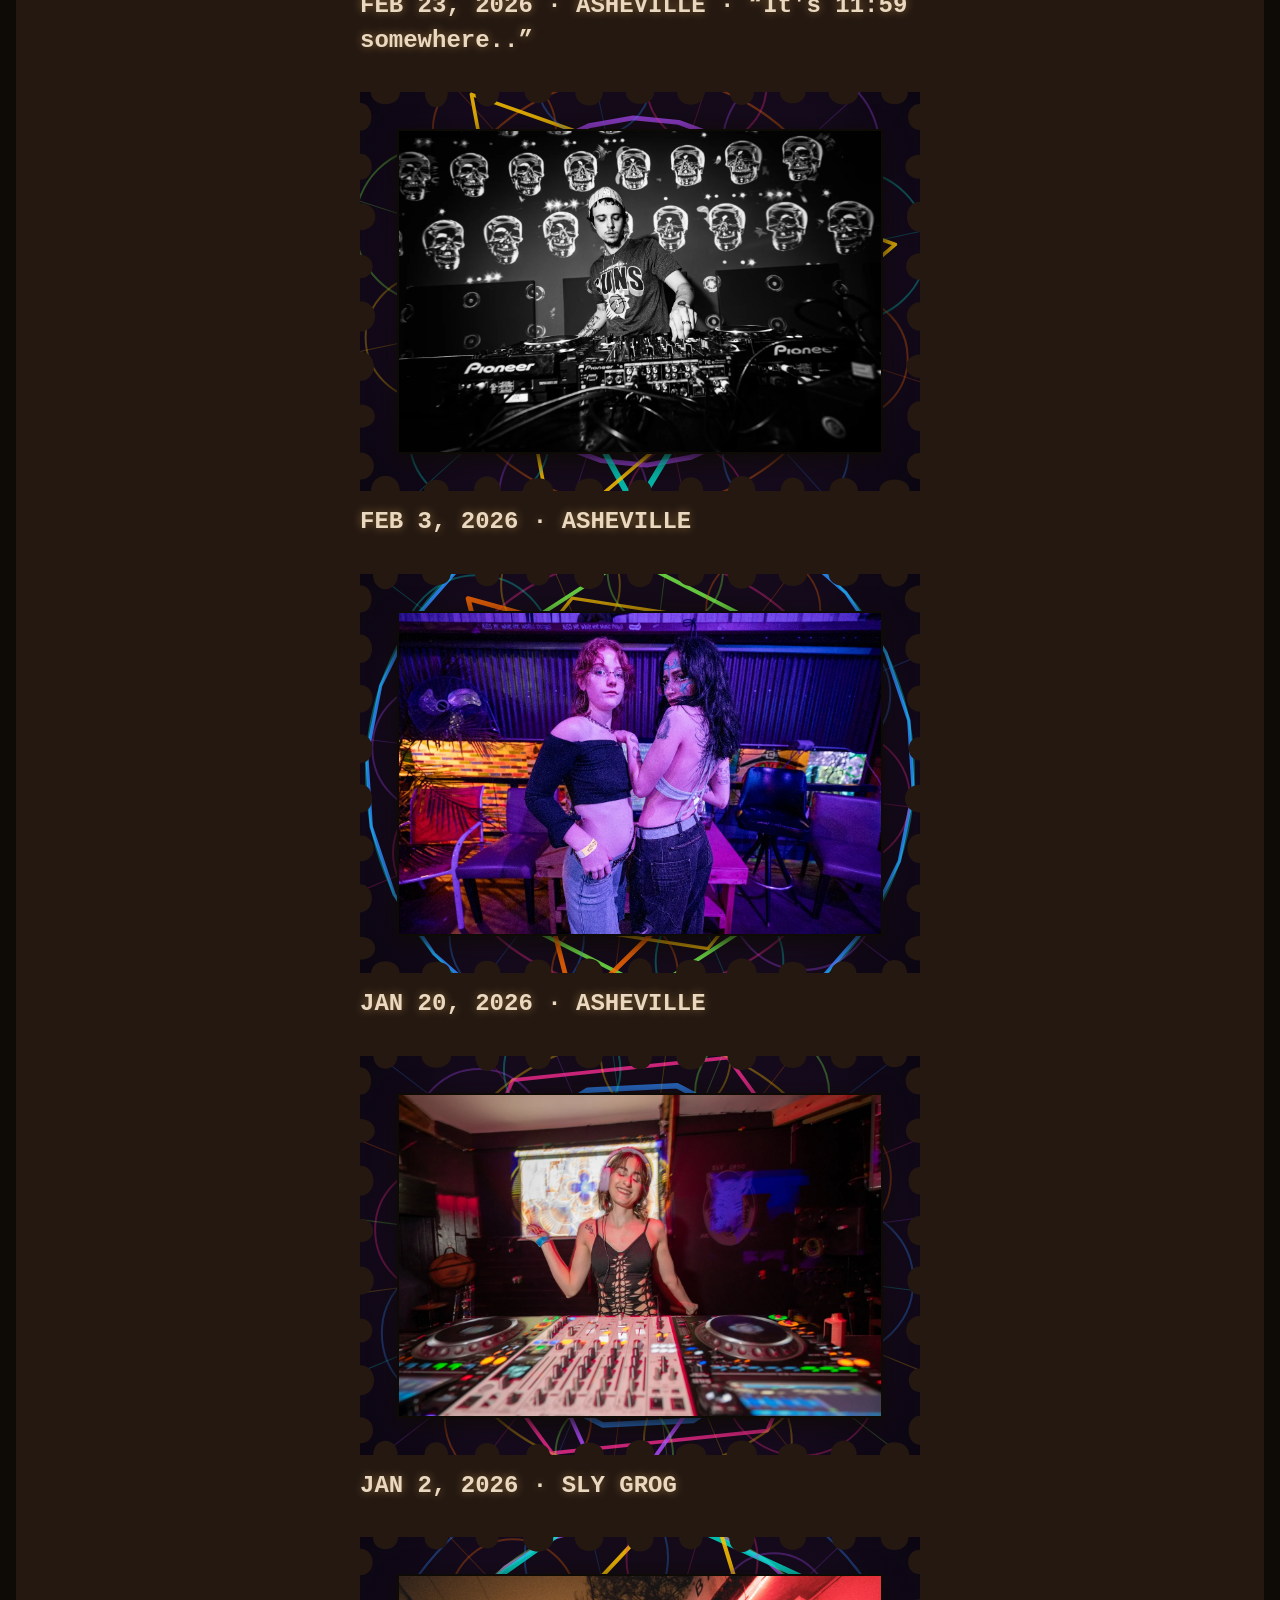
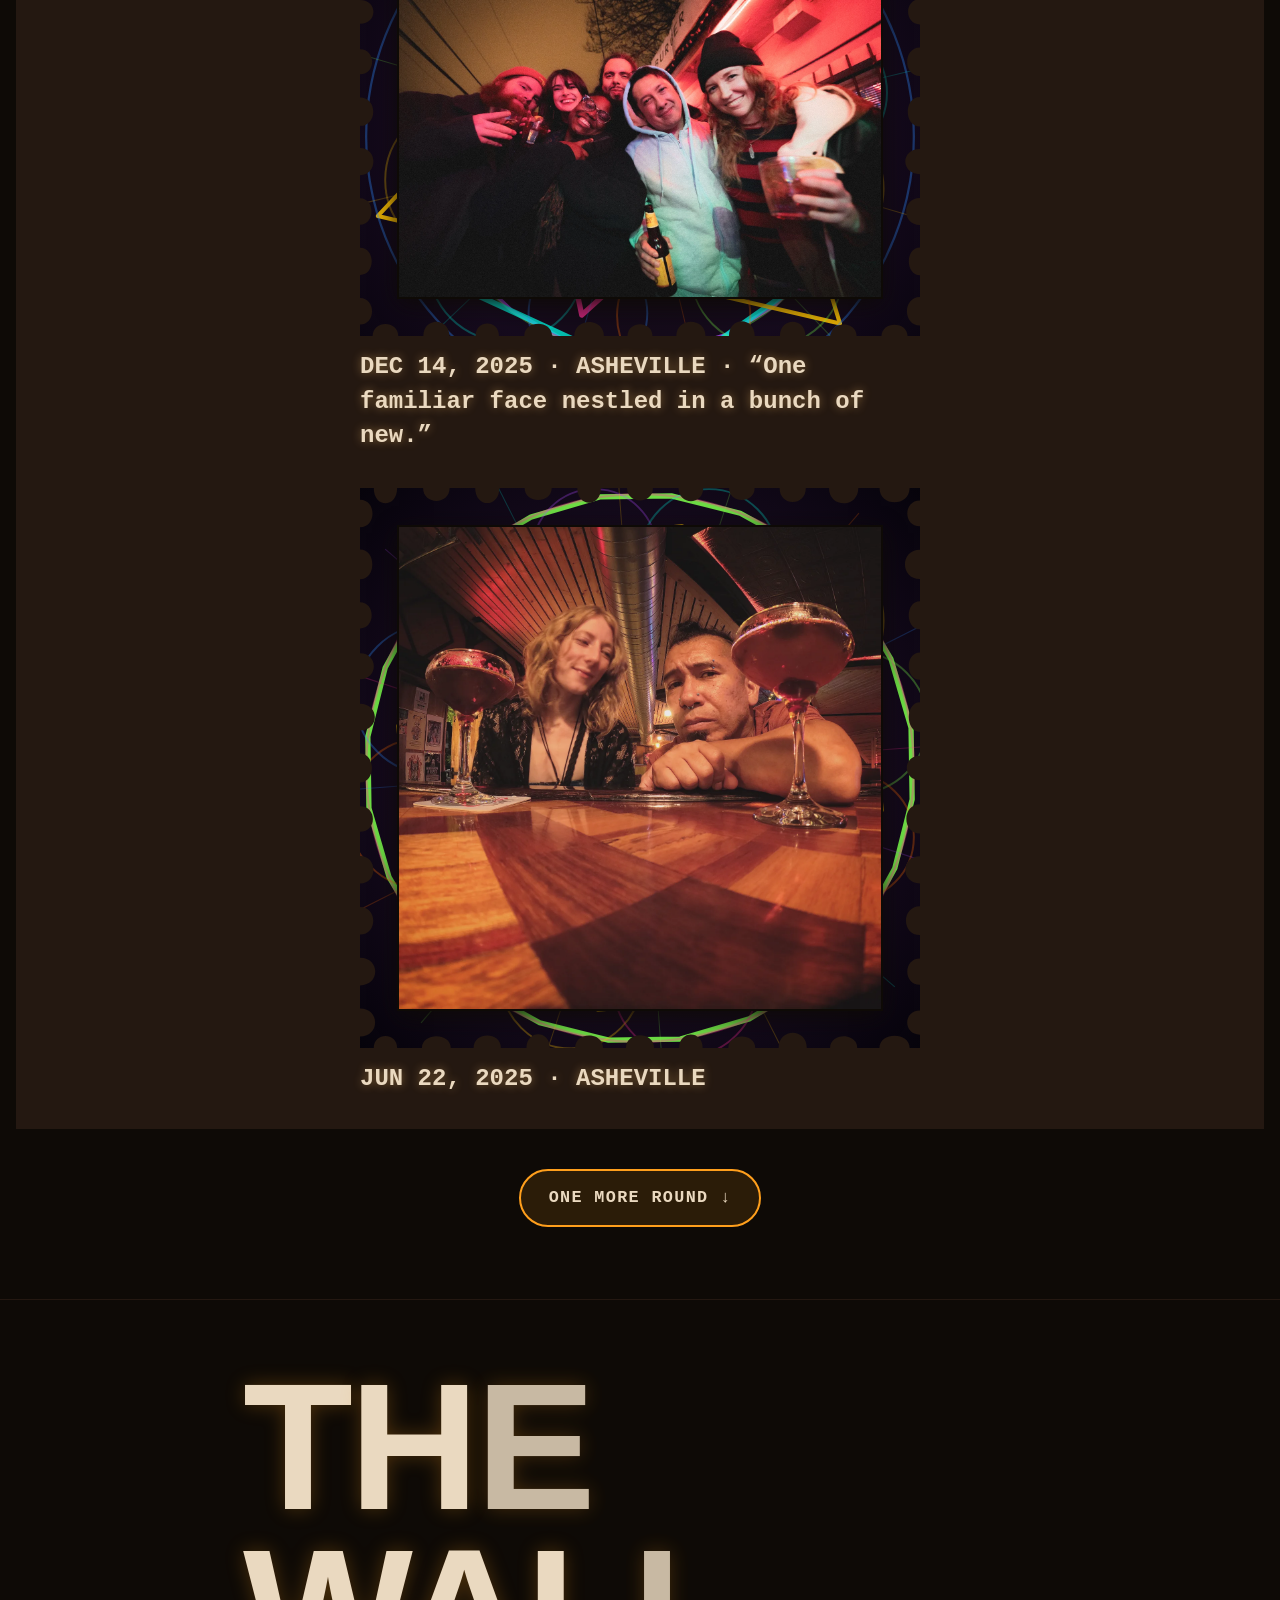
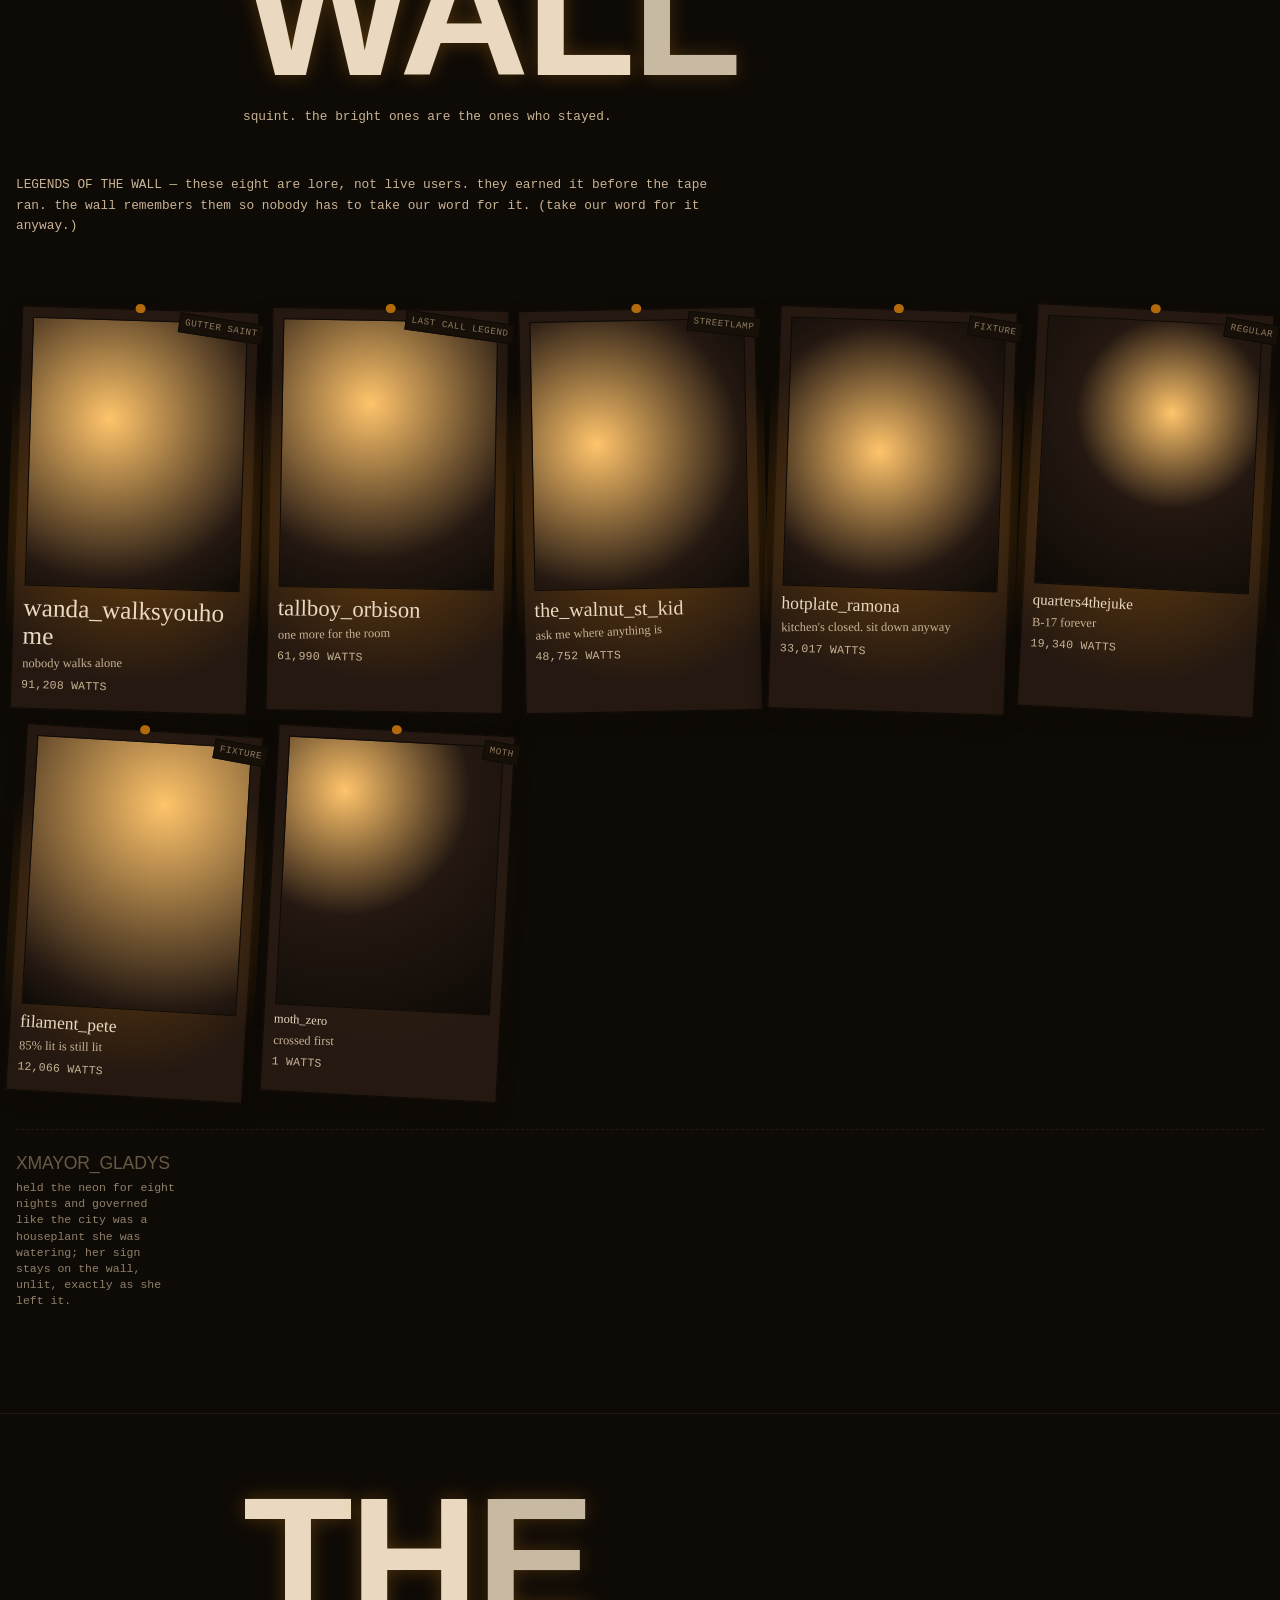
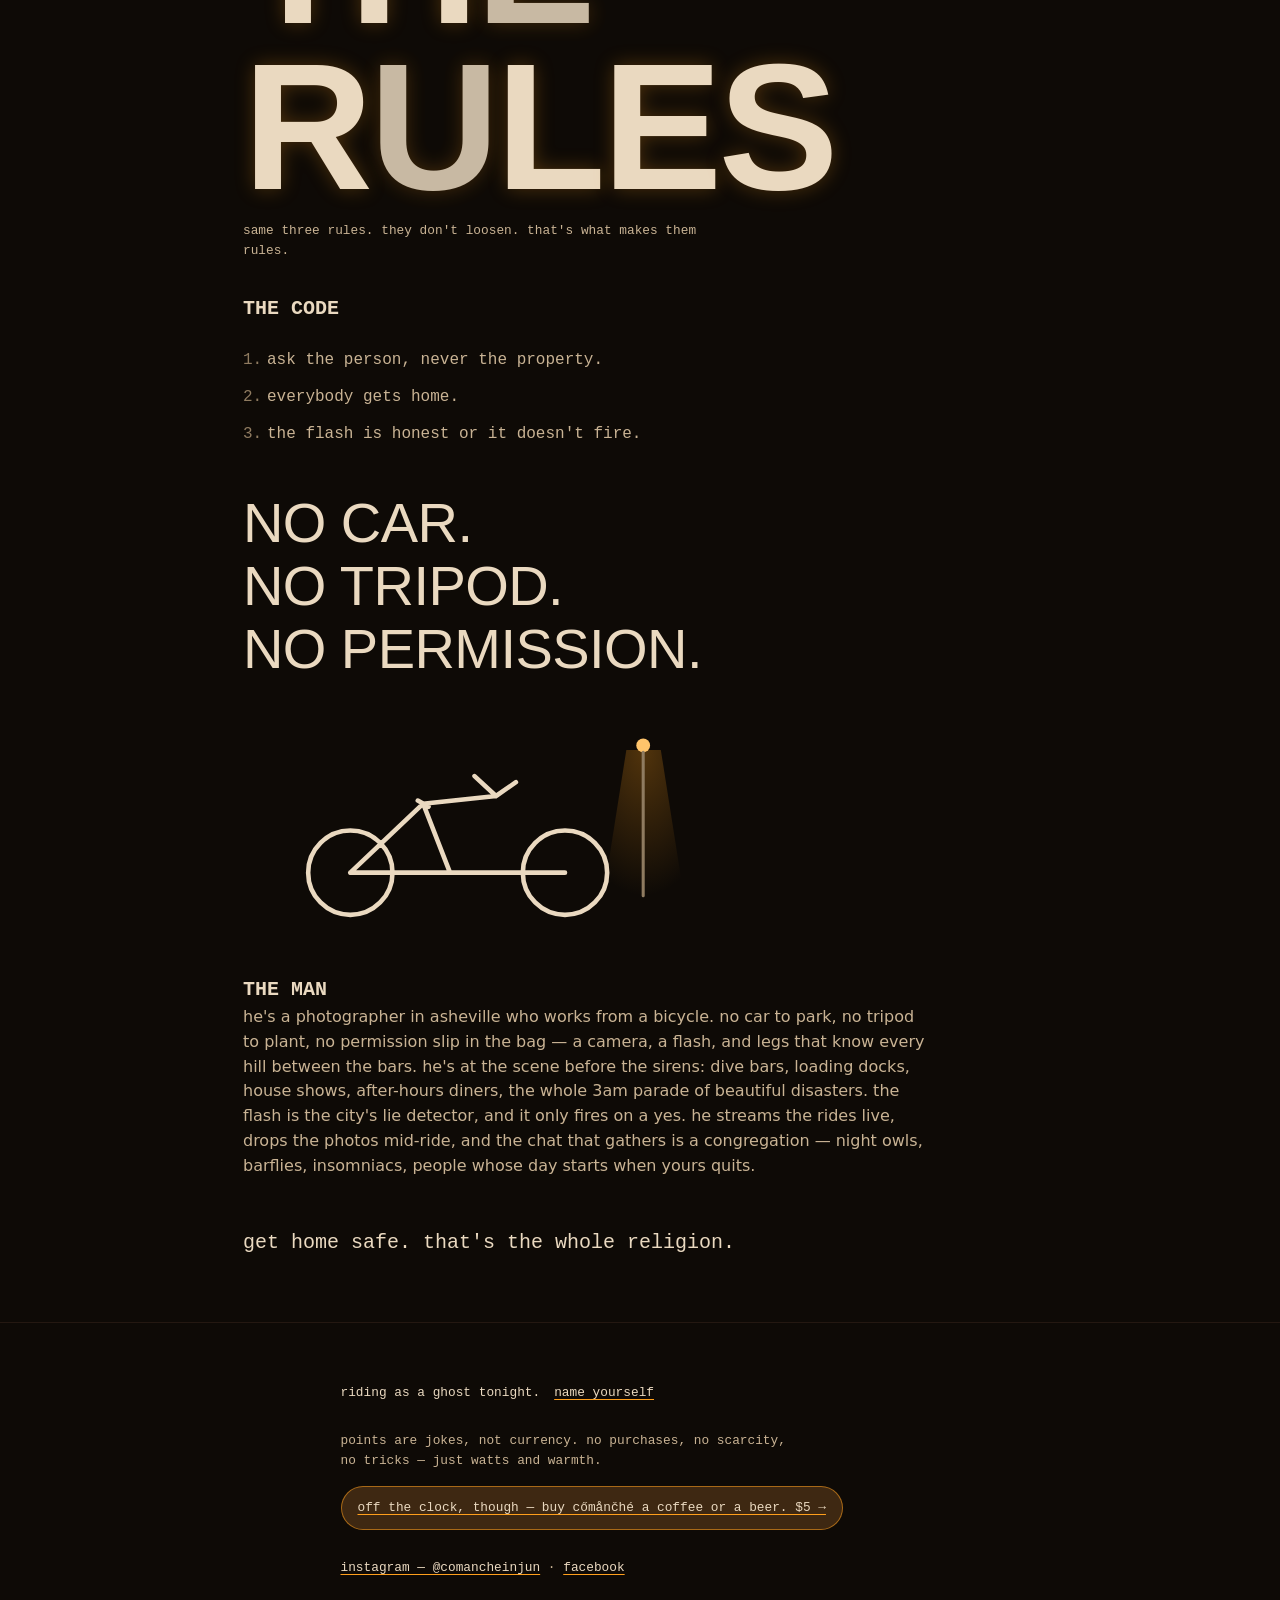
==== commit 9e80e64e: "Make the tip link static so a cached browser can't hide it 🤖 Generated with [Claude Code](https://cl" ====
--- a/index.html
+++ b/index.html
@@ -160,8 +160,11 @@
         <button type="button" id="footer-change-name" class="site-footer__change tap-target"></button>
       </p>
       <p id="footer-integrity" class="plate-sub"></p>
-      <p id="footer-tip-line" class="site-footer__tip-line" hidden>
-        <a id="footer-tip" class="site-footer__tip tap-target" href="#" target="_blank" rel="noopener"></a>
+      <!-- tip jar: a plain static link so no cached JS can ever hide it. To
+           change the destination/amount, edit this href — Comanche's own
+           Cash App, $5 pre-filled. -->
+      <p class="site-footer__tip-line">
+        <a class="site-footer__tip tap-target" href="https://cash.app/$RudeCashus/5.00" target="_blank" rel="noopener">off the clock, though — buy cőmånčhé a coffee or a beer. $5 →</a>
       </p>
       <p>
         <a id="footer-instagram" href="#" class="tap-target" rel="noopener"></a>
